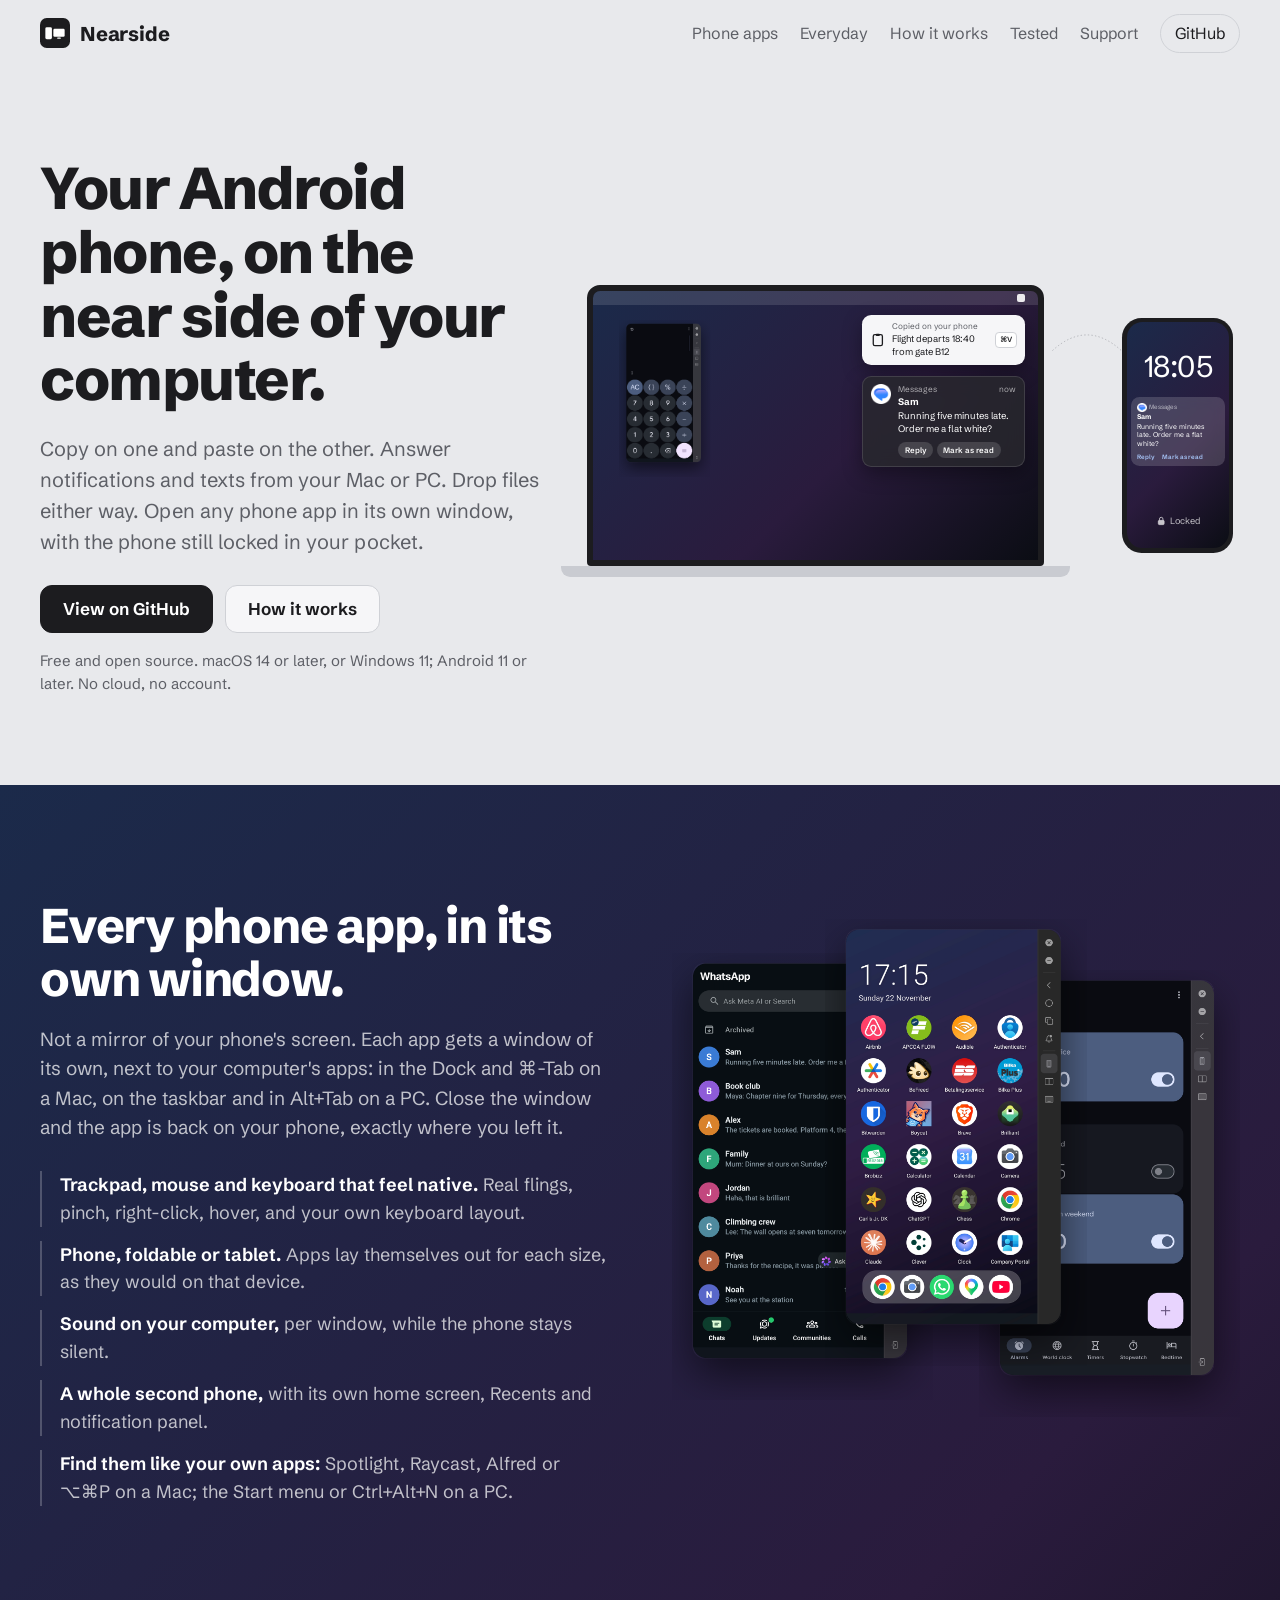
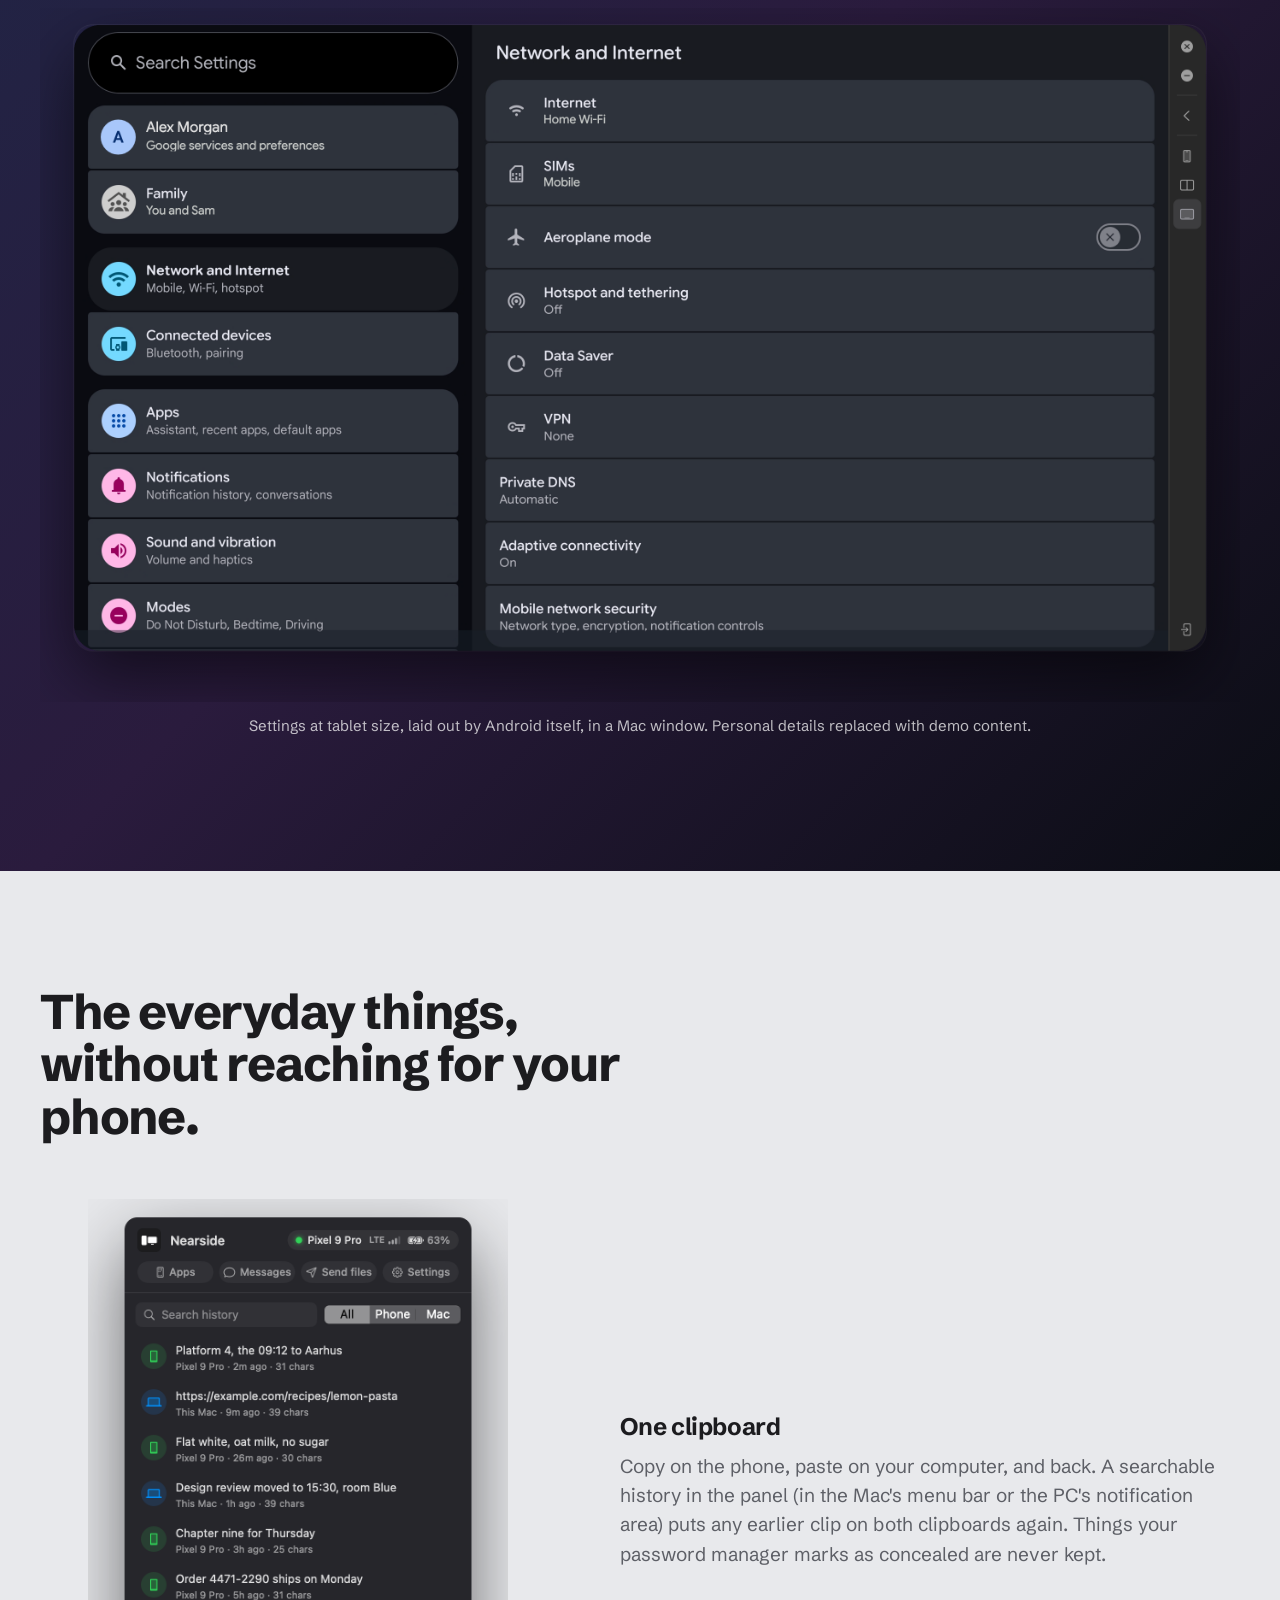
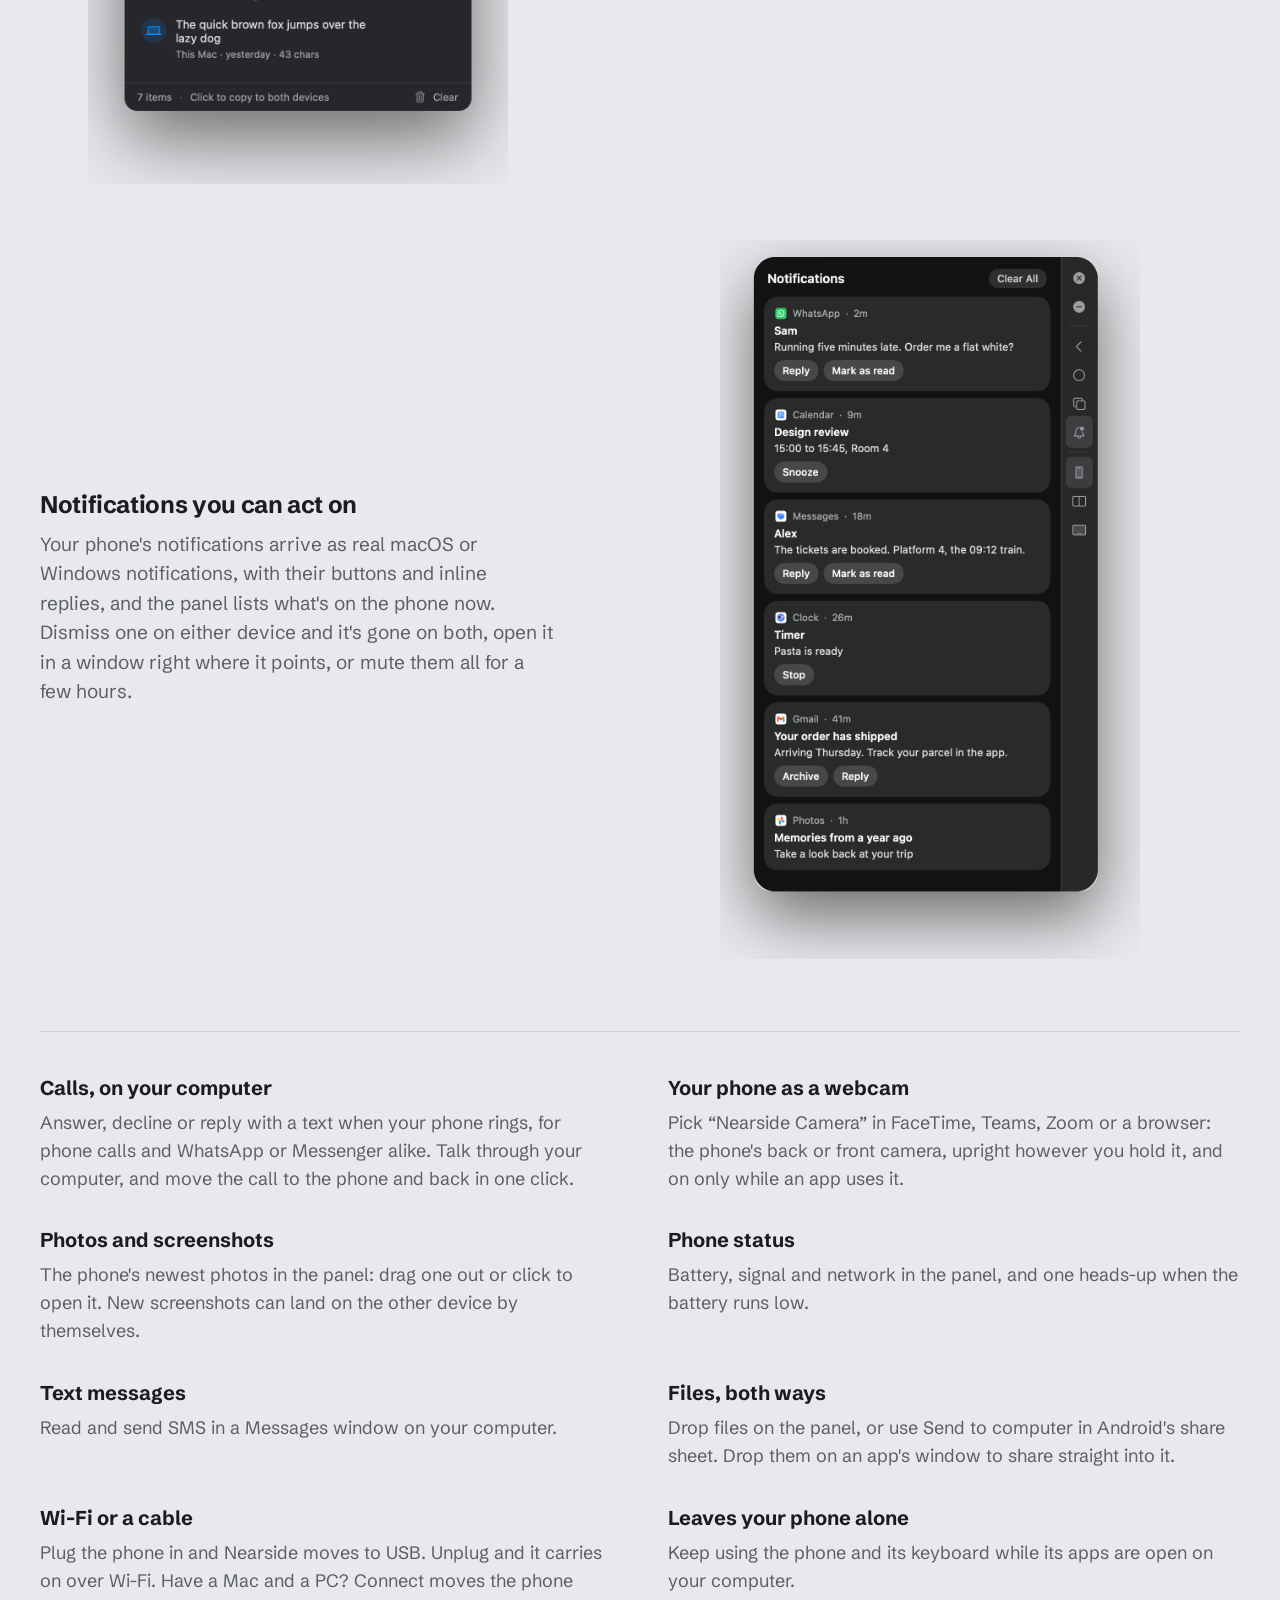
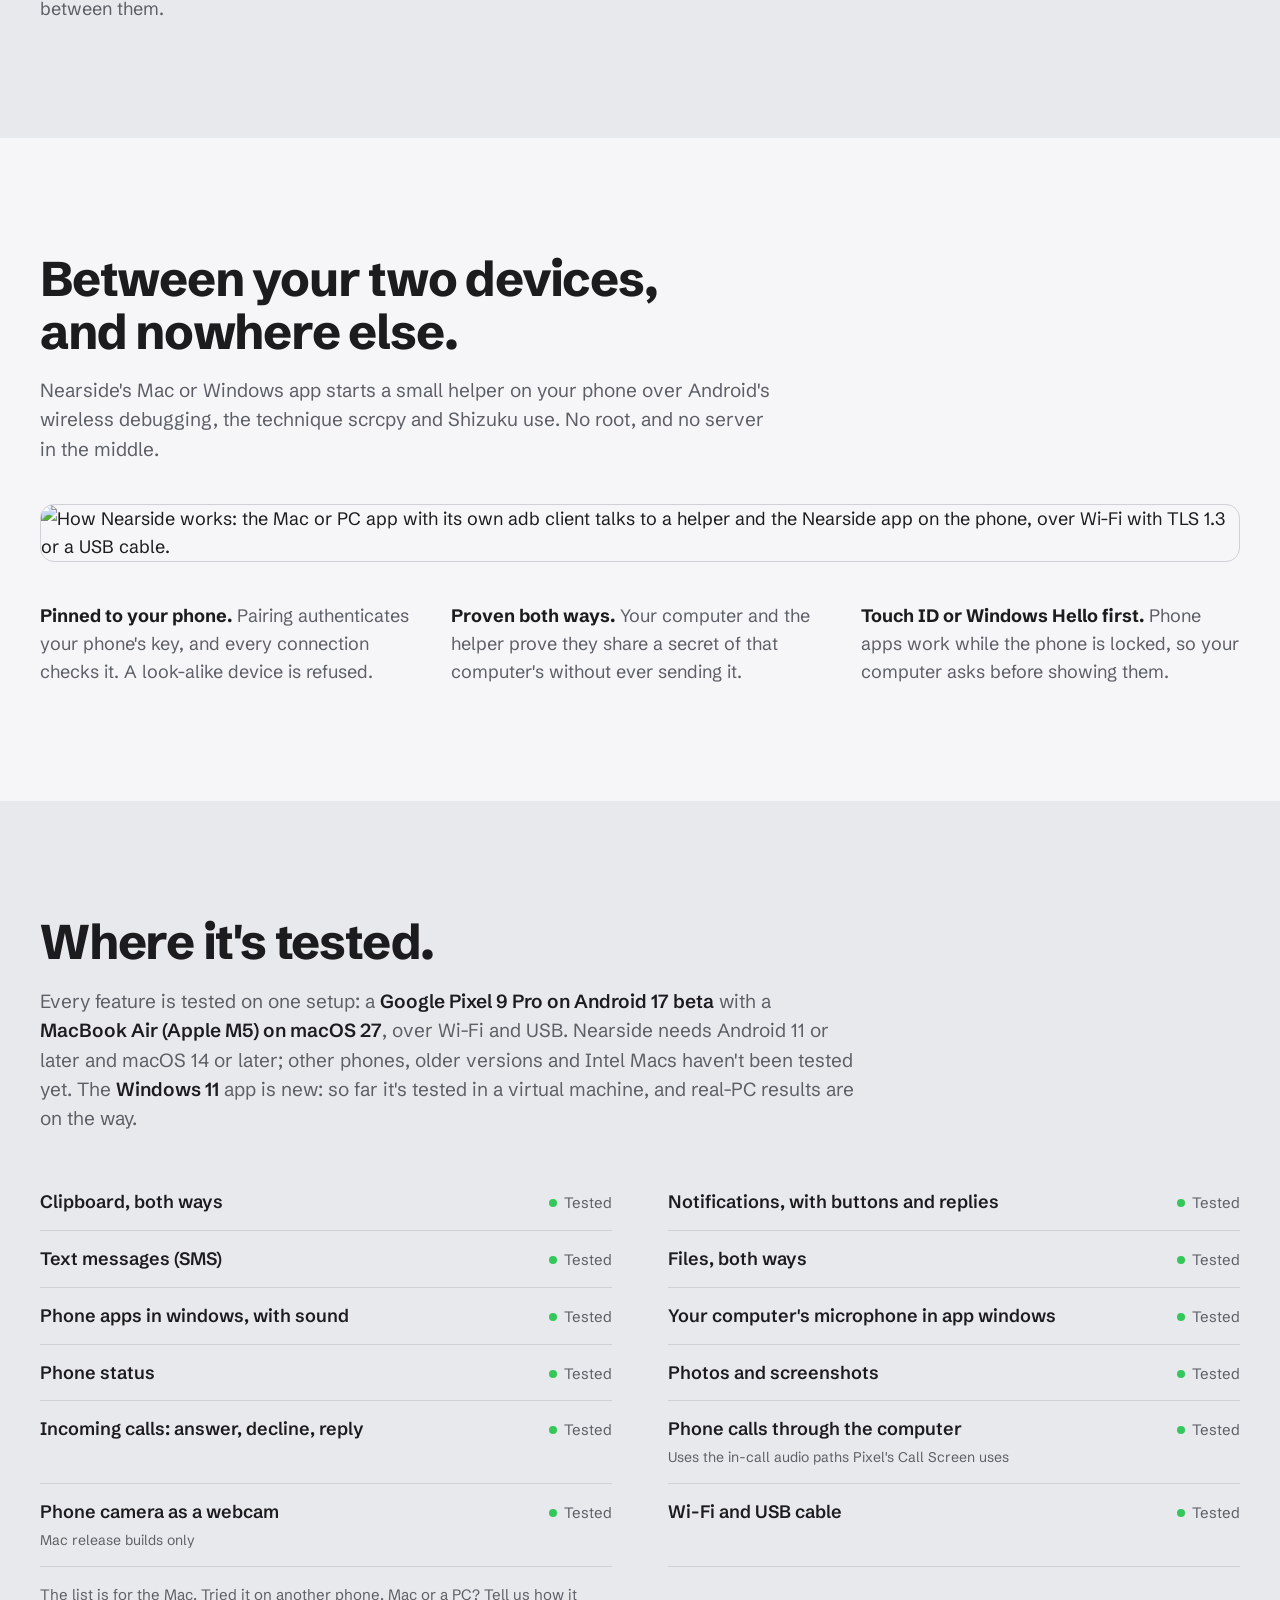
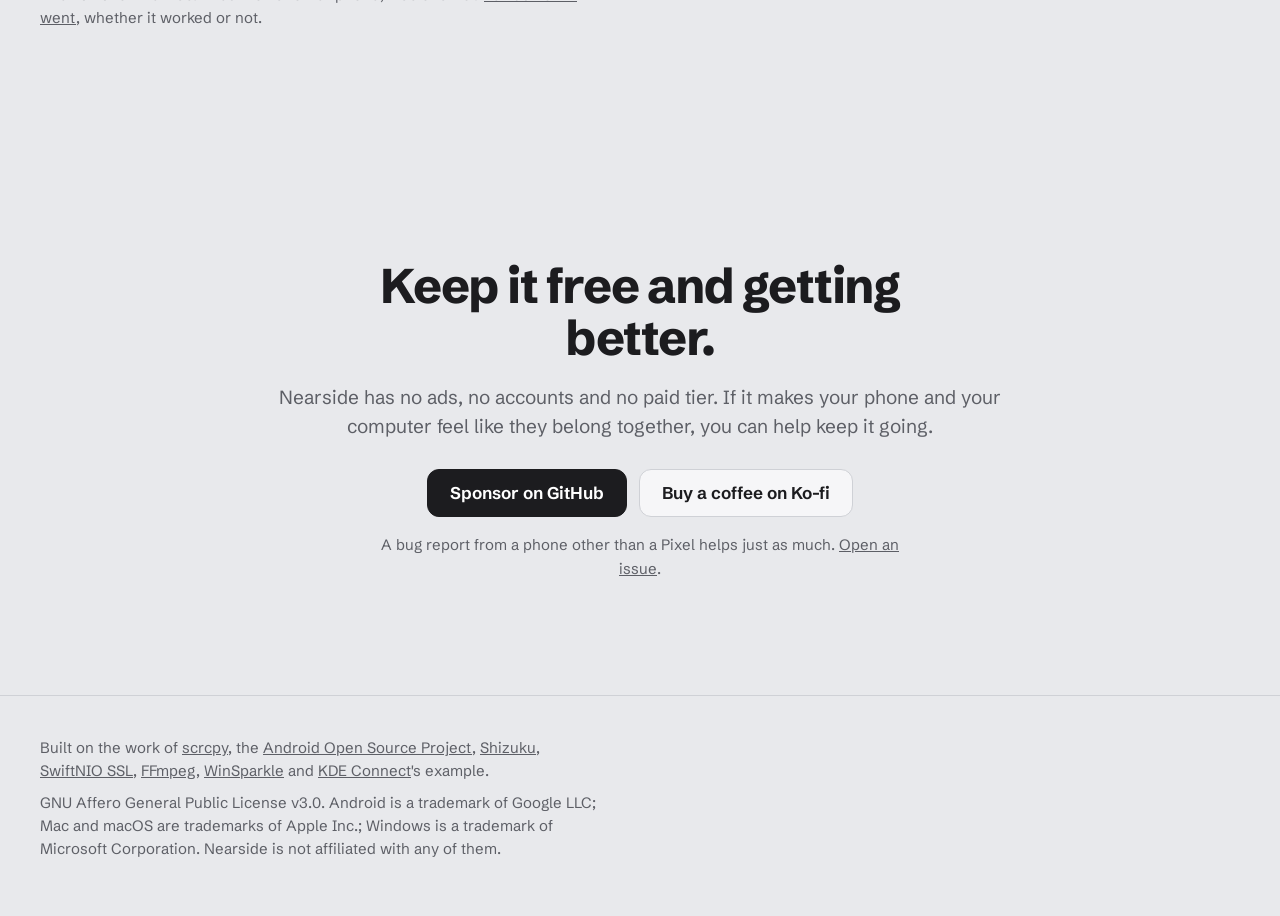
==== site/index.html @ cda26e7c "Version 0.3.0; the How it works picture for the Mac or PC" ====
<!doctype html>
<html lang="en">
<head>
<meta charset="utf-8">
<meta name="viewport" content="width=device-width, initial-scale=1">
<title>Nearside: your Android phone, on your Mac or PC</title>
<meta name="description" content="Open-source Continuity for Android, on the Mac and Windows: clipboard, notifications, text messages, files and your phone's apps in their own windows. No cloud, no account.">
<meta property="og:title" content="Nearside: your Android phone, on your Mac or PC">
<meta property="og:description" content="Clipboard, notifications, messages, files and every phone app in its own window, on a Mac or a Windows PC. Open source, no cloud.">
<meta property="og:image" content="https://ramiejleh.github.io/Nearside/images/hero.jpg">
<meta name="theme-color" content="#E8E9EC" media="(prefers-color-scheme: light)">
<meta name="theme-color" content="#17171A" media="(prefers-color-scheme: dark)">
<link rel="icon" type="image/png" href="images/favicon.png">
<link rel="preconnect" href="https://fonts.googleapis.com">
<link rel="preconnect" href="https://fonts.gstatic.com" crossorigin>
<link href="https://fonts.googleapis.com/css2?family=Schibsted+Grotesk:wght@400;500;600;700;800&display=swap" rel="stylesheet">
<link rel="stylesheet" href="styles.css">
</head>
<body>

<header class="top">
  <a class="brand" href="#">
    <svg class="mark" viewBox="100 100 824 824" aria-hidden="true">
      <rect x="100" y="100" width="824" height="824" rx="185" fill="#1C1C1F"/>
      <rect x="247" y="354" width="180" height="330" rx="40" fill="#fff"/>
      <rect x="467" y="394" width="310" height="220" rx="34" fill="#fff"/>
      <rect x="572" y="639" width="100" height="30" rx="15" fill="#fff"/>
    </svg>
    Nearside
  </a>
  <nav aria-label="Sections">
    <a href="#apps">Phone apps</a>
    <a href="#everyday">Everyday</a>
    <a href="#how">How it works</a>
    <a href="#tested">Tested</a>
    <a href="#support">Support</a>
    <a class="pill" href="https://github.com/ramiejleh/Nearside">GitHub</a>
  </nav>
</header>

<main>

  <!-- The one orchestrated moment: things cross from the phone to the Mac. -->
  <section class="hero">
    <div class="hero-text">
      <h1>Your Android phone, on the near side of your computer.</h1>
      <p class="lede">Copy on one and paste on the other. Answer notifications and texts from your Mac or PC. Drop files either way. Open any phone app in its own window, with the phone still locked in your pocket.</p>
      <div class="actions">
        <a class="button primary" href="https://github.com/ramiejleh/Nearside">View on GitHub</a>
        <a class="button" href="#how">How it works</a>
      </div>
      <p class="fine">Free and open source. macOS 14 or later, or Windows 11; Android 11 or later. No cloud, no account.</p>
    </div>

    <div class="stage" role="img" aria-label="A clip and a phone app travel from an Android phone to a Mac, then a message arrives on both at once">
      <div class="mac">
        <div class="screen">
          <div class="menubar"><span class="mini-mark"></span></div>
          <div class="landed window-landed"><img src="images/window-calculator.png" alt=""></div>
          <!-- Nearside's own clip card: light, with the clipboard mark. -->
          <div class="landed toast">
            <svg class="clip-mark" viewBox="0 0 24 24" aria-hidden="true"><rect x="5" y="4" width="14" height="17" rx="2.5" fill="none" stroke="currentColor" stroke-width="2"/><rect x="9" y="2.5" width="6" height="3.5" rx="1.2" fill="currentColor"/></svg>
            <span class="toast-text"><span class="who">Copied on your phone</span><span>Flight departs 18:40 from gate B12</span></span>
            <kbd>⌘V</kbd>
          </div>
          <!-- A notification, as macOS shows it: the app's icon, its name, the time. -->
          <div class="landed banner">
            <img class="app-icon" src="images/icon-messages.png" alt="">
            <span class="banner-text"><span class="who">Messages <span class="when">now</span></span><b>Sam</b><span>Running five minutes late. Order me a flat white?</span><span class="actions-row"><span>Reply</span><span>Mark as read</span></span></span>
          </div>
        </div>
        <div class="base"></div>
      </div>
      <svg class="path" viewBox="0 0 100 20" preserveAspectRatio="none" aria-hidden="true"><path d="M2 10 Q50 -6 98 10"/></svg>
      <div class="phone">
        <div class="phone-screen">
          <span class="time">18:05</span>
          <div class="lock-note">
            <span class="who"><img class="app-icon" src="images/icon-messages.png" alt=""> Messages</span>
            <b>Sam</b>
            <span>Running five minutes late. Order me a flat white?</span>
            <span class="lock-actions"><span>Reply</span><span>Mark as read</span></span>
          </div>
          <span class="locked">
            <svg viewBox="0 0 24 24" aria-hidden="true"><rect x="5" y="10" width="14" height="10" rx="2.5"/><path d="M8 10V7a4 4 0 0 1 8 0v3" fill="none" stroke-width="2"/></svg>
            Locked
          </span>
        </div>
      </div>
      <div class="flyer f-clip">Flight departs 18:40 from gate B12</div>
      <div class="flyer f-app"><img src="images/icon-calculator.png" alt=""></div>
    </div>
  </section>

  <section id="apps" class="dusk">
    <div class="wrap split">
      <div class="copy">
        <h2>Every phone app, in its own window.</h2>
        <p>Not a mirror of your phone's screen. Each app gets a window of its own, next to your computer's apps: in the Dock and ⌘-Tab on a Mac, on the taskbar and in Alt+Tab on a PC. Close the window and the app is back on your phone, exactly where you left it.</p>
        <ul class="facts">
          <li><b>Trackpad, mouse and keyboard that feel native.</b> Real flings, pinch, right-click, hover, and your own keyboard layout.</li>
          <li><b>Phone, foldable or tablet.</b> Apps lay themselves out for each size, as they would on that device.</li>
          <li><b>Sound on your computer,</b> per window, while the phone stays silent.</li>
          <li><b>A whole second phone,</b> with its own home screen, Recents and notification panel.</li>
          <li><b>Find them like your own apps:</b> Spotlight, Raycast, Alfred or ⌥⌘P on a Mac; the Start menu or Ctrl+Alt+N on a PC.</li>
        </ul>
      </div>
      <div class="windows" aria-hidden="true">
        <img class="w w1" src="images/window-whatsapp.png" alt="">
        <img class="w w2" src="images/window-phone.png" alt="">
        <img class="w w3" src="images/window-clock.png" alt="">
      </div>
    </div>
    <figure class="wrap wide">
      <img src="images/window-tablet.png" alt="Android Settings in a Mac window at tablet size, in its two-pane layout" loading="lazy">
      <figcaption>Settings at tablet size, laid out by Android itself, in a Mac window. Personal details replaced with demo content.</figcaption>
    </figure>
  </section>

  <section id="everyday" class="everyday">
    <div class="wrap">
      <h2>The everyday things, without reaching for your phone.</h2>

      <div class="pair">
        <img src="images/window-panel.png" alt="Nearside's menu-bar panel with clipboard history from the phone and the Mac (sample clips)" loading="lazy">
        <div>
          <h3>One clipboard</h3>
          <p>Copy on the phone, paste on your computer, and back. A searchable history in the panel (in the Mac's menu bar or the PC's notification area) puts any earlier clip on both clipboards again. Things your password manager marks as concealed are never kept.</p>
        </div>
      </div>

      <div class="pair flip">
        <img src="images/window-notifications.png" alt="The phone window's notification panel with notifications, their buttons and reply" loading="lazy">
        <div>
          <h3>Notifications you can act on</h3>
          <p>Your phone's notifications arrive as real macOS or Windows notifications, with their buttons and inline replies, and the panel lists what's on the phone now. Dismiss one on either device and it's gone on both, open it in a window right where it points, or mute them all for a few hours.</p>
        </div>
      </div>

      <dl class="more">
        <div><dt>Calls, on your computer</dt><dd>Answer, decline or reply with a text when your phone rings, for phone calls and WhatsApp or Messenger alike. Talk through your computer, and move the call to the phone and back in one click.</dd></div>
        <div><dt>Your phone as a webcam</dt><dd>Pick “Nearside Camera” in FaceTime, Teams, Zoom or a browser: the phone's back or front camera, upright however you hold it, and on only while an app uses it.</dd></div>
        <div><dt>Photos and screenshots</dt><dd>The phone's newest photos in the panel: drag one out or click to open it. New screenshots can land on the other device by themselves.</dd></div>
        <div><dt>Phone status</dt><dd>Battery, signal and network in the panel, and one heads-up when the battery runs low.</dd></div>
        <div><dt>Text messages</dt><dd>Read and send SMS in a Messages window on your computer.</dd></div>
        <div><dt>Files, both ways</dt><dd>Drop files on the panel, or use Send to computer in Android's share sheet. Drop them on an app's window to share straight into it.</dd></div>
        <div><dt>Wi-Fi or a cable</dt><dd>Plug the phone in and Nearside moves to USB. Unplug and it carries on over Wi-Fi. Have a Mac and a PC? Connect moves the phone between them.</dd></div>
        <div><dt>Leaves your phone alone</dt><dd>Keep using the phone and its keyboard while its apps are open on your computer.</dd></div>
      </dl>
    </div>
  </section>

  <section id="how" class="how">
    <div class="wrap">
      <h2>Between your two devices, and nowhere else.</h2>
      <p class="intro">Nearside's Mac or Windows app starts a small helper on your phone over Android's wireless debugging, the technique scrcpy and Shizuku use. No root, and no server in the middle.</p>
      <picture>
        <source media="(prefers-color-scheme: dark)" srcset="images/architecture-dark.png">
        <img src="images/architecture-light.png" alt="How Nearside works: the Mac or PC app with its own adb client talks to a helper and the Nearside app on the phone, over Wi-Fi with TLS 1.3 or a USB cable." loading="lazy">
      </picture>
      <div class="promises">
        <p><b>Pinned to your phone.</b> Pairing authenticates your phone's key, and every connection checks it. A look-alike device is refused.</p>
        <p><b>Proven both ways.</b> Your computer and the helper prove they share a secret of that computer's without ever sending it.</p>
        <p><b>Touch ID or Windows Hello first.</b> Phone apps work while the phone is locked, so your computer asks before showing them.</p>
      </div>
    </div>
  </section>


  <section id="tested" class="tested">
    <div class="wrap">
      <h2>Where it's tested.</h2>
      <p class="intro">Every feature is tested on one setup: a <b>Google Pixel 9 Pro on Android 17 beta</b> with a <b>MacBook Air (Apple M5) on macOS 27</b>, over Wi-Fi and USB. Nearside needs Android 11 or later and macOS 14 or later; other phones, older versions and Intel Macs haven't been tested yet. The <b>Windows 11</b> app is new: so far it's tested in a virtual machine, and real-PC results are on the way.</p>
      <ul class="matrix">
        <li><span>Clipboard, both ways</span><em>Tested</em></li>
        <li><span>Notifications, with buttons and replies</span><em>Tested</em></li>
        <li><span>Text messages (SMS)</span><em>Tested</em></li>
        <li><span>Files, both ways</span><em>Tested</em></li>
        <li><span>Phone apps in windows, with sound</span><em>Tested</em></li>
        <li><span>Your computer's microphone in app windows</span><em>Tested</em></li>
        <li><span>Phone status</span><em>Tested</em></li>
        <li><span>Photos and screenshots</span><em>Tested</em></li>
        <li><span>Incoming calls: answer, decline, reply</span><em>Tested</em></li>
        <li><span>Phone calls through the computer</span><em>Tested</em><small>Uses the in-call audio paths Pixel's Call Screen uses</small></li>
        <li><span>Phone camera as a webcam</span><em>Tested</em><small>Mac release builds only</small></li>
        <li><span>Wi-Fi and USB cable</span><em>Tested</em></li>
      </ul>
      <p class="fine">The list is for the Mac. Tried it on another phone, Mac or a PC? <a href="https://github.com/ramiejleh/Nearside/issues/new/choose">Tell us how it went</a>, whether it worked or not.</p>
    </div>
  </section>

  <section id="support" class="support">
    <div class="wrap">
      <h2>Keep it free and getting better.</h2>
      <p>Nearside has no ads, no accounts and no paid tier. If it makes your phone and your computer feel like they belong together, you can help keep it going.</p>
      <div class="actions">
        <a class="button primary" href="https://github.com/sponsors/ramiejleh">Sponsor on GitHub</a>
        <a class="button" href="https://ko-fi.com/ramiejleh">Buy a coffee on Ko-fi</a>
      </div>
      <p class="fine">A bug report from a phone other than a Pixel helps just as much. <a href="https://github.com/ramiejleh/Nearside/issues/new/choose">Open an issue</a>.</p>
    </div>
  </section>

</main>

<footer class="foot">
  <div class="wrap">
    <p>Built on the work of <a href="https://github.com/Genymobile/scrcpy">scrcpy</a>, the <a href="https://source.android.com/">Android Open Source Project</a>, <a href="https://github.com/RikkaApps/Shizuku">Shizuku</a>, <a href="https://github.com/apple/swift-nio-ssl">SwiftNIO SSL</a>, <a href="https://ffmpeg.org/">FFmpeg</a>, <a href="https://winsparkle.org/">WinSparkle</a> and <a href="https://kdeconnect.kde.org/">KDE Connect</a>'s example.</p>
    <p>GNU Affero General Public License v3.0. Android is a trademark of Google LLC; Mac and macOS are trademarks of Apple Inc.; Windows is a trademark of Microsoft Corporation. Nearside is not affiliated with any of them.</p>
  </div>
</footer>

</body>
</html>
---- site/styles.css ----
/* Nearside website. Aluminium and graphite like the devices; the phone window's dusk gradient
   is the one colour, and it fills the space between the phone and the Mac. */

:root {
  --desk: #E8E9EC;
  --surface: #F6F6F8;
  --ink: #1C1C1F;
  --soft: #5D5F66;
  --line: #CFD1D6;
  --graphite: #1C1C1F;
  --alu: #C9CBD1;
  --bezel: #1C1C1F;
  --dusk: linear-gradient(135deg, #1B2A4A 0%, #2A1B3D 58%, #0B0D14 100%);
  --on-dusk: #FFFFFF;
  --on-dusk-soft: rgba(255, 255, 255, .72);
  --ok: #34C759;
  --focus: #4C7DFF;
  --radius: 14px;
  color-scheme: light dark;
}

@media (prefers-color-scheme: dark) {
  :root {
    --desk: #17171A;
    --surface: #202024;
    --ink: #F2F2F4;
    --soft: #9E9EA6;
    --line: #34343A;
    --alu: #3A3A40;
    --bezel: #2E2E34;
  }
  .mark rect:first-child { stroke: #3A3A40; stroke-width: 20; }
}

* { box-sizing: border-box; }
html { scroll-behavior: smooth; }
@media (prefers-reduced-motion: reduce) { html { scroll-behavior: auto; } }

body {
  margin: 0;
  background: var(--desk);
  color: var(--ink);
  font-family: "Schibsted Grotesk", -apple-system, system-ui, sans-serif;
  font-size: 18px;
  line-height: 1.55;
  -webkit-font-smoothing: antialiased;
}

img { max-width: 100%; display: block; }
a { color: inherit; }
a:focus-visible, .button:focus-visible { outline: 3px solid var(--focus); outline-offset: 3px; border-radius: 6px; }

h1, h2, h3 { margin: 0; line-height: 1.08; letter-spacing: -0.025em; }
h1 { font-size: clamp(40px, 4.6vw, 68px); font-weight: 800; max-width: 14ch; }
h2 { font-size: clamp(30px, 3.8vw, 50px); font-weight: 750; max-width: 20ch; }
h3 { font-size: 24px; font-weight: 700; letter-spacing: -0.015em; }
p { margin: 0; max-width: 62ch; }

.wrap { width: min(1200px, 100% - 32px); margin-inline: auto; }

/* Top bar */
.top {
  position: sticky; top: 0; z-index: 10;
  display: flex; align-items: center; justify-content: space-between; gap: 16px;
  padding: 14px max(16px, calc((100% - 1200px) / 2));
  background: color-mix(in srgb, var(--desk) 82%, transparent);
  backdrop-filter: saturate(1.4) blur(14px);
  -webkit-backdrop-filter: saturate(1.4) blur(14px);
}
.brand { display: flex; align-items: center; gap: 10px; font-weight: 750; font-size: 20px; text-decoration: none; letter-spacing: -0.01em; }
.mark { width: 30px; height: 30px; }
.top nav { display: flex; align-items: center; gap: 22px; font-size: 16px; }
.top nav a { text-decoration: none; color: var(--soft); }
.top nav a:hover { color: var(--ink); }
.top nav .pill { color: var(--ink); border: 1.5px solid var(--line); padding: 6px 14px; border-radius: 999px; }
@media (max-width: 760px) { .top nav a:not(.pill) { display: none; } }

/* Buttons */
.actions { display: flex; flex-wrap: wrap; gap: 12px; margin-top: 28px; }
.button {
  display: inline-flex; align-items: center; min-height: 48px; padding: 0 22px;
  border-radius: 12px; border: 1.5px solid var(--line); text-decoration: none;
  font-weight: 650; font-size: 17px; background: var(--surface);
}
.button:hover { border-color: var(--soft); }
.button.primary { background: var(--graphite); color: #fff; border-color: var(--graphite); }
@media (prefers-color-scheme: dark) {
  .button.primary { background: #F2F2F4; color: #141417; border-color: #F2F2F4; }
}
.fine { margin-top: 16px; font-size: 15px; color: var(--soft); }

/* Hero */
.hero {
  width: min(1200px, 100% - 32px); margin: 0 auto;
  padding: clamp(40px, 7vw, 96px) 0 clamp(48px, 7vw, 100px);
  display: grid; grid-template-columns: minmax(0, 10fr) minmax(0, 13fr); gap: clamp(28px, 3.5vw, 56px); align-items: center;
}
.lede { margin-top: 22px; font-size: 20px; color: var(--soft); max-width: 46ch; }
@media (max-width: 960px) { .hero { grid-template-columns: 1fr; } }

/* The stage: a Mac and a phone on the desk, drawn in a 100-unit-wide space (cqw). */
.stage { position: relative; container-type: inline-size; aspect-ratio: 100 / 47; }
.stage > * { position: absolute; }

.mac { left: 0; top: 2cqw; width: 70cqw; }
.screen {
  position: relative; width: 70cqw; height: 43cqw; overflow: hidden;
  background: var(--dusk); border: 1cqw solid var(--bezel); border-radius: 2cqw 2cqw 0.6cqw 0.6cqw;
}
.base { width: 78cqw; height: 1.7cqw; margin-left: -4cqw; background: var(--alu); border-radius: 0 0 1.4cqw 1.4cqw; }
.menubar { height: 2.2cqw; background: rgba(255, 255, 255, .12); display: flex; justify-content: flex-end; align-items: center; padding-right: 2cqw; }
.mini-mark { width: 1.2cqw; height: 1.2cqw; border-radius: .3cqw; background: #fff; opacity: .9; }

.landed { position: absolute; }
.window-landed { left: 4cqw; top: 4.5cqw; width: 14cqw; }
.toast, .banner {
  right: 2cqw; width: 25cqw; border-radius: 1.4cqw; font-size: 1.45cqw; line-height: 1.35;
  box-shadow: 0 1cqw 3cqw rgba(0, 0, 0, .35); display: flex; align-items: center; gap: 1.1cqw;
}
.toast-text, .banner-text { display: grid; gap: .2cqw; min-width: 0; flex: 1; }
.who { color: rgba(255, 255, 255, .62); font-size: 1.25cqw; }
.app-icon { width: 3cqw; height: 3cqw; border-radius: .7cqw; flex: none; align-self: flex-start; }

/* The clip: Nearside's own card, light and plain, with what you can do next. */
.toast { top: 3.6cqw; padding: 1cqw 1.2cqw; background: #F6F6F8; color: #1C1C1F; }
.toast .who { color: #5D5F66; }
.clip-mark { width: 2.4cqw; height: 2.4cqw; flex: none; color: #1C1C1F; }
.toast kbd {
  flex: none; font: 600 1.15cqw/1 "Schibsted Grotesk", system-ui, sans-serif; color: #1C1C1F;
  padding: .45cqw .6cqw; border-radius: .6cqw; border: .12cqw solid #CFD1D6; background: #fff;
}

/* The message: a macOS notification banner, dark glass, with the app's icon. */
.banner { top: 13cqw; padding: 1.1cqw 1.3cqw; background: rgba(40, 40, 46, .8); color: #fff; backdrop-filter: blur(10px);
  border: .1cqw solid rgba(255, 255, 255, .12); }
.when { float: right; }
/* Its buttons, as the phone's notification has them (they work from the Mac). */
.actions-row { display: flex; gap: .6cqw; margin-top: .7cqw; }
.actions-row span {
  padding: .45cqw 1cqw; border-radius: 99px; background: rgba(255, 255, 255, .14);
  font-size: 1.2cqw; font-weight: 600; color: #fff;
}
.lock-actions { display: flex; gap: 1cqw; margin-top: .4cqw; font-size: .95cqw; font-weight: 600; color: #A8C7FA; }

.path { left: 71cqw; top: 9cqw; width: 11cqw; height: 6cqw; overflow: visible; }
.path path { fill: none; stroke: var(--soft); stroke-width: .5; stroke-dasharray: 1.4 2.2; vector-effect: non-scaling-stroke; opacity: .7; }

.phone {
  left: 82cqw; top: 7cqw; width: 17cqw; height: 36cqw; padding: .7cqw;
  background: var(--bezel); border-radius: 3cqw;
}
.phone-screen {
  width: 100%; height: 100%; border-radius: 2.4cqw; background: var(--dusk); color: #fff;
  display: flex; flex-direction: column; align-items: center; padding-top: 4.5cqw;
}
/* A notification on the lock screen, as the phone shows it. */
.lock-note {
  margin-top: 2.4cqw; width: 14.4cqw; padding: .8cqw 1cqw; border-radius: 1.3cqw;
  background: rgba(255, 255, 255, .16); backdrop-filter: blur(6px);
  font-size: 1.05cqw; line-height: 1.3; display: grid; gap: .15cqw; text-align: left;
}
.lock-note .who { font-size: .95cqw; display: flex; align-items: center; gap: .4cqw; }
.lock-note .app-icon { width: 1.4cqw; height: 1.4cqw; border-radius: .35cqw; align-self: center; }
.time { font-size: 4.6cqw; font-weight: 300; letter-spacing: -0.02em; line-height: 1; }
.locked { margin-top: auto; margin-bottom: 3cqw; display: flex; align-items: center; gap: .6cqw; font-size: 1.4cqw; color: rgba(255, 255, 255, .75); }
.locked svg { width: 1.6cqw; height: 1.6cqw; fill: currentColor; stroke: currentColor; }

.flyer { opacity: 0; pointer-events: none; }
.f-clip {
  padding: .9cqw 1.3cqw; border-radius: 1.2cqw; background: #fff; color: #1C1C1F;
  font-size: 1.4cqw; line-height: 1.3; white-space: nowrap; box-shadow: 0 1cqw 2.5cqw rgba(0, 0, 0, .25);
}
.f-app { width: 5cqw; }
.f-app img { border-radius: 50%; box-shadow: 0 .8cqw 2cqw rgba(0, 0, 0, .35); }

/* The sequence: each thing leaves the locked phone, crosses, and lands. */
@media (prefers-reduced-motion: no-preference) {
  .toast { animation: land .35s ease-out 1.75s both; }
  .window-landed { animation: open-app .5s cubic-bezier(.2, .8, .2, 1) 3.35s both; }
  .f-clip { animation: cross-clip 1.2s cubic-bezier(.5, 0, .2, 1) .6s both; }
  .f-app { animation: cross-app 1.45s cubic-bezier(.5, 0, .2, 1) 2.2s both; }
  /* Last: a message arrives on both at the same moment. */
  .banner, .lock-note { animation: land .4s ease-out 4.5s both; }
}
@keyframes land { from { opacity: 0; transform: translateY(-.8cqw); } to { opacity: 1; transform: none; } }
@keyframes cross-clip {
  0% { left: 83cqw; top: 22cqw; opacity: 0; transform: scale(.7); }
  15% { opacity: 1; transform: scale(1); }
  85% { opacity: 1; }
  100% { left: 43cqw; top: 7cqw; opacity: 0; }
}
/* The app leaves the phone as its icon and opens into a window on the Mac. */
@keyframes cross-app {
  0% { left: 88cqw; top: 20cqw; opacity: 0; transform: scale(.6); }
  12% { opacity: 1; transform: scale(1); }
  90% { opacity: 1; transform: scale(1); }
  100% { left: 9.5cqw; top: 19cqw; opacity: 0; transform: scale(1.6); }
}
@keyframes open-app { from { opacity: 0; transform: scale(.25); } to { opacity: 1; transform: none; } }

/* Phone apps: the dusk band */
.dusk { background: var(--dusk); color: var(--on-dusk); padding: clamp(64px, 9vw, 128px) 0; }
.dusk p, .dusk li { color: var(--on-dusk-soft); }
.dusk b { color: var(--on-dusk); font-weight: 650; }
.split { display: grid; grid-template-columns: minmax(0, 1fr) minmax(0, 1fr); gap: clamp(32px, 5vw, 80px); align-items: center; }
@media (max-width: 900px) { .split { grid-template-columns: 1fr; } }
.copy > p { margin-top: 20px; font-size: 19px; }
.facts { list-style: none; padding: 0; margin: 28px 0 0; display: grid; gap: 14px; }
.facts li { padding-left: 18px; border-left: 2px solid rgba(255, 255, 255, .22); }

.windows { position: relative; aspect-ratio: 1 / 1; }
.windows .w { position: absolute; width: 46%; }
.w1 { left: 0; top: 6%; z-index: 1; }
.w2 { left: 27%; top: 0; z-index: 2; }
.w3 { left: 54%; top: 9%; z-index: 1; }

.wide { margin-top: clamp(56px, 8vw, 110px); }
.wide img { width: 100%; }
figcaption { margin-top: 12px; font-size: 15px; color: var(--on-dusk-soft); text-align: center; }

/* Everyday */
.everyday, .how, .tested, .support { padding: clamp(64px, 9vw, 128px) 0; }
.pair { display: grid; grid-template-columns: minmax(0, 5fr) minmax(0, 6fr); gap: clamp(28px, 5vw, 80px); align-items: center; margin-top: 56px; }
.pair img { width: min(100%, 420px); justify-self: center; }
.pair p { margin-top: 12px; color: var(--soft); font-size: 19px; }
.pair.flip > img { order: 2; }
@media (max-width: 800px) { .pair { grid-template-columns: 1fr; } .pair.flip > img { order: 0; } }

.more { display: grid; grid-template-columns: repeat(2, minmax(0, 1fr)); gap: 32px 56px; margin: 72px 0 0; padding-top: 40px; border-top: 1.5px solid var(--line); }
.more dt { font-weight: 700; font-size: 20px; }
.more dd { margin: 6px 0 0; color: var(--soft); }
@media (max-width: 700px) { .more { grid-template-columns: 1fr; } }

/* How it works */
.how { background: var(--surface); }
.intro { margin-top: 18px; color: var(--soft); font-size: 19px; }
.how picture img { margin-top: 40px; width: 100%; border-radius: var(--radius); border: 1.5px solid var(--line); }
.promises { display: grid; grid-template-columns: repeat(3, minmax(0, 1fr)); gap: 32px; margin-top: 40px; }
.promises p { color: var(--soft); }
.promises b { color: var(--ink); }
@media (max-width: 800px) { .promises { grid-template-columns: 1fr; } }


/* Support */
.support { text-align: center; }
.support h2, .support p { margin-inline: auto; }
.support > .wrap > p:not(.fine) { margin-top: 18px; color: var(--soft); font-size: 19px; }
.support .actions { justify-content: center; }

/* Footer */
.foot { padding: 40px 0 56px; border-top: 1.5px solid var(--line); font-size: 15px; color: var(--soft); }
.foot p + p { margin-top: 8px; }

/* Where it's tested: one row per feature, its status at the end of the line. */
.tested .intro { max-width: 68ch; }
.tested .intro b { color: var(--ink); font-weight: 600; }
.matrix { list-style: none; margin: 40px 0 0; padding: 0; display: grid; grid-template-columns: repeat(2, minmax(0, 1fr)); column-gap: 56px; }
.matrix li { display: flex; flex-wrap: wrap; align-items: baseline; gap: 4px 12px; padding: 14px 0; border-bottom: 1px solid var(--line); }
.matrix span { flex: 1 1 auto; font-weight: 600; }
.matrix em { font-style: normal; font-size: 15px; color: var(--soft); white-space: nowrap; }
.matrix em::before { content: ""; display: inline-block; width: 8px; height: 8px; margin-right: 7px; border-radius: 50%; background: var(--ok); vertical-align: 1px; }
.matrix small { flex-basis: 100%; color: var(--soft); font-size: 14px; }
@media (max-width: 700px) { .matrix { grid-template-columns: 1fr; } }
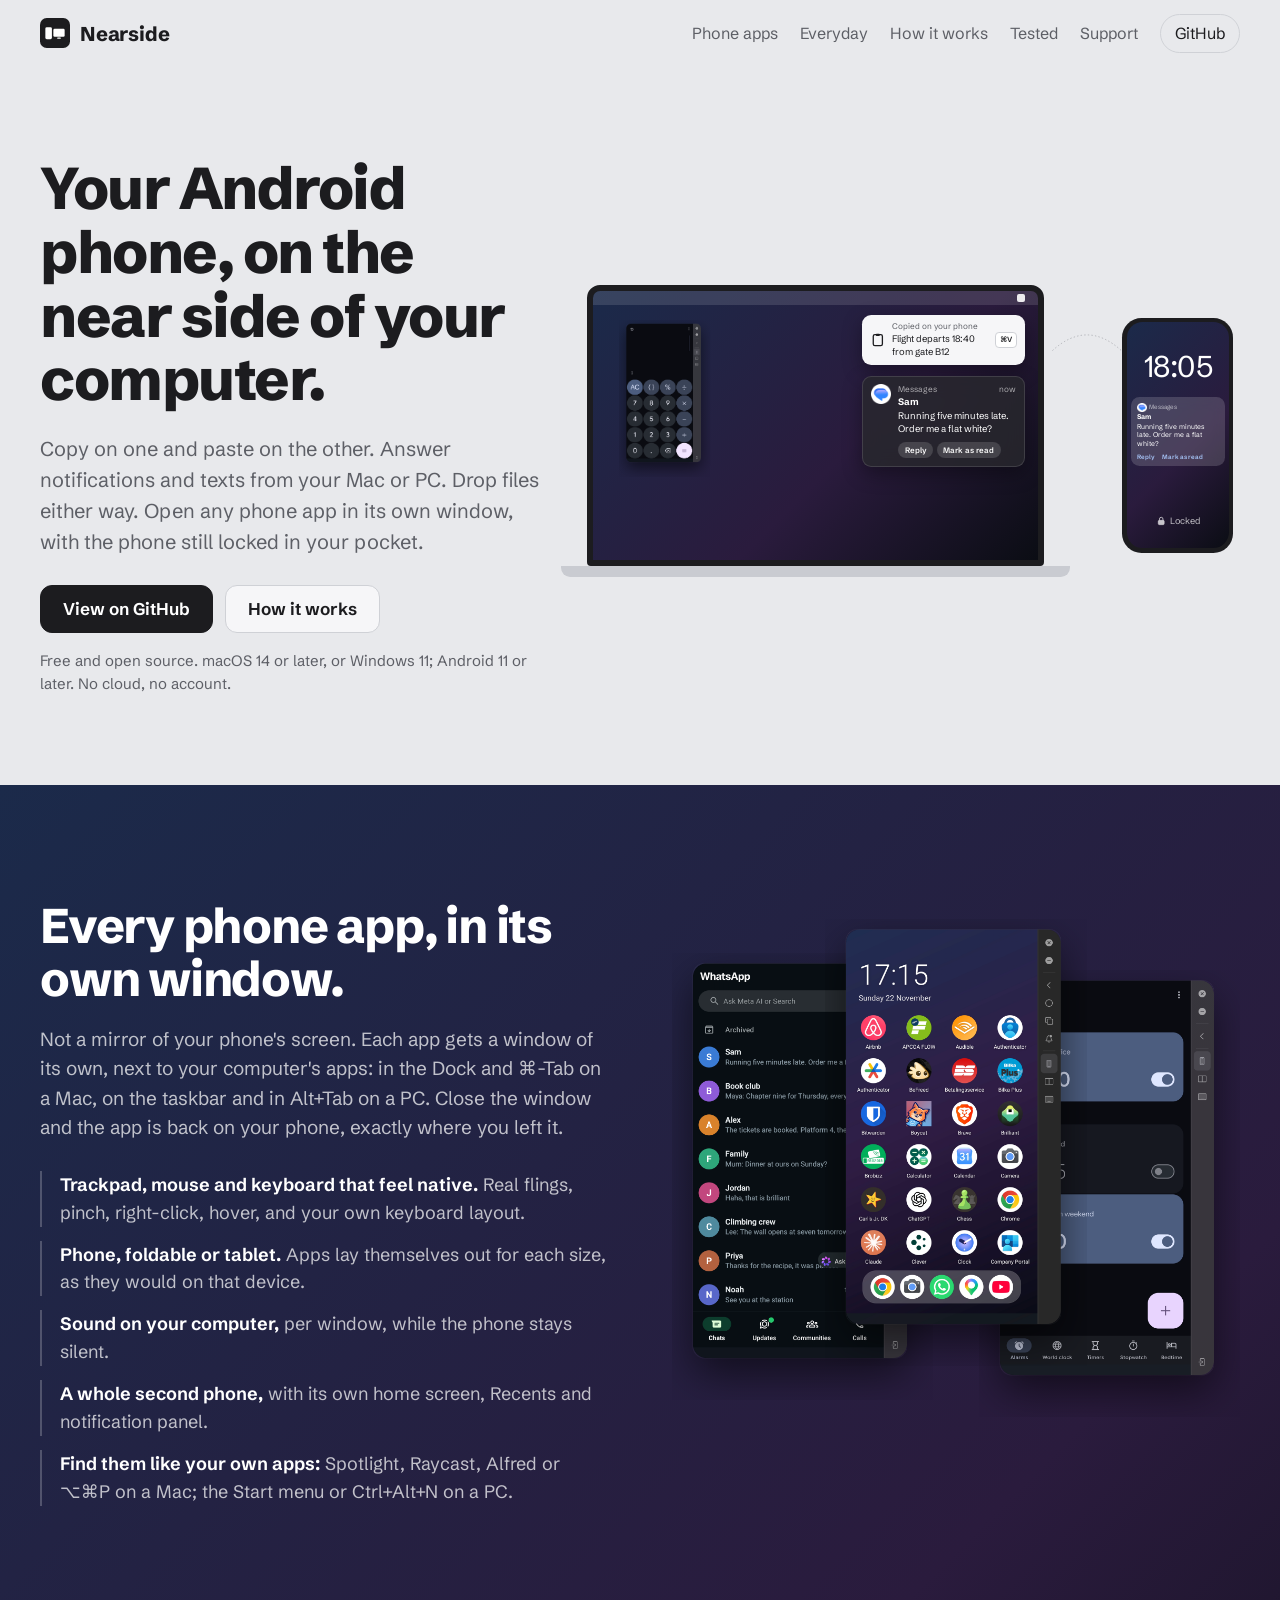
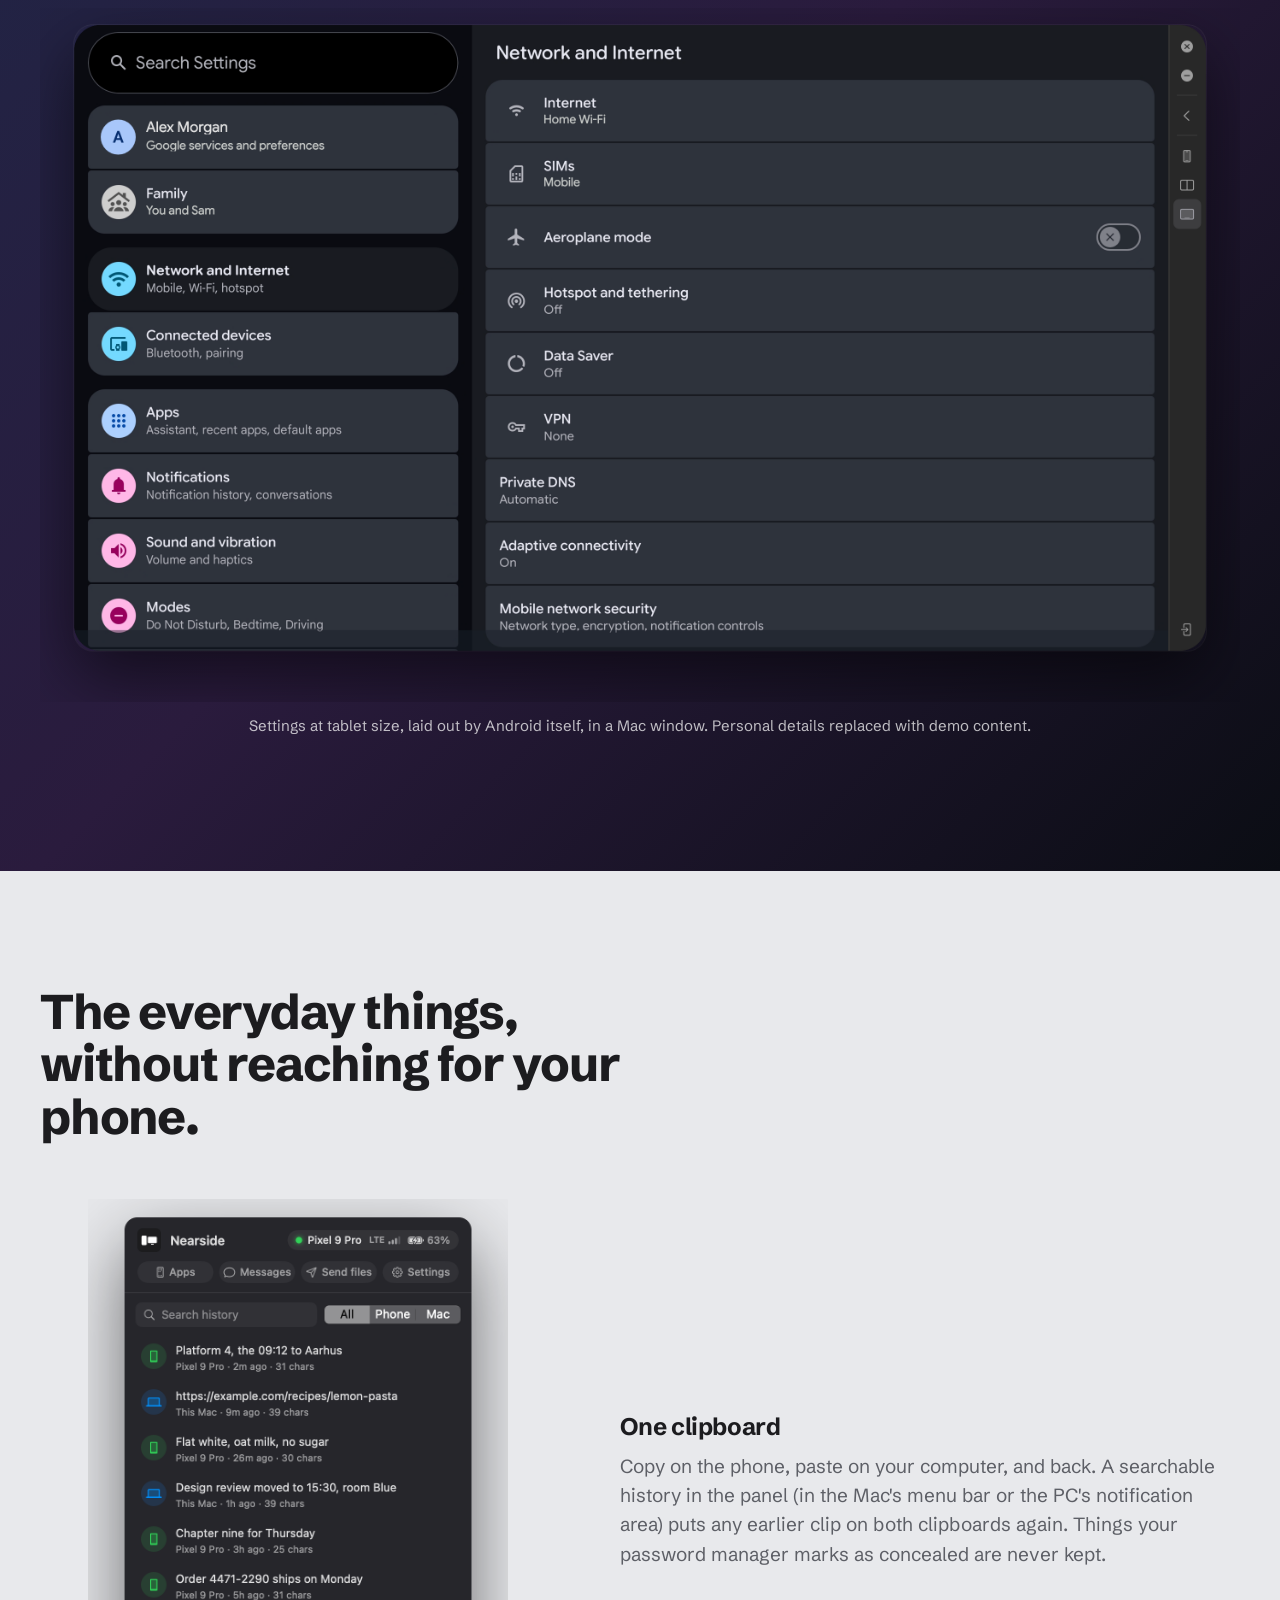
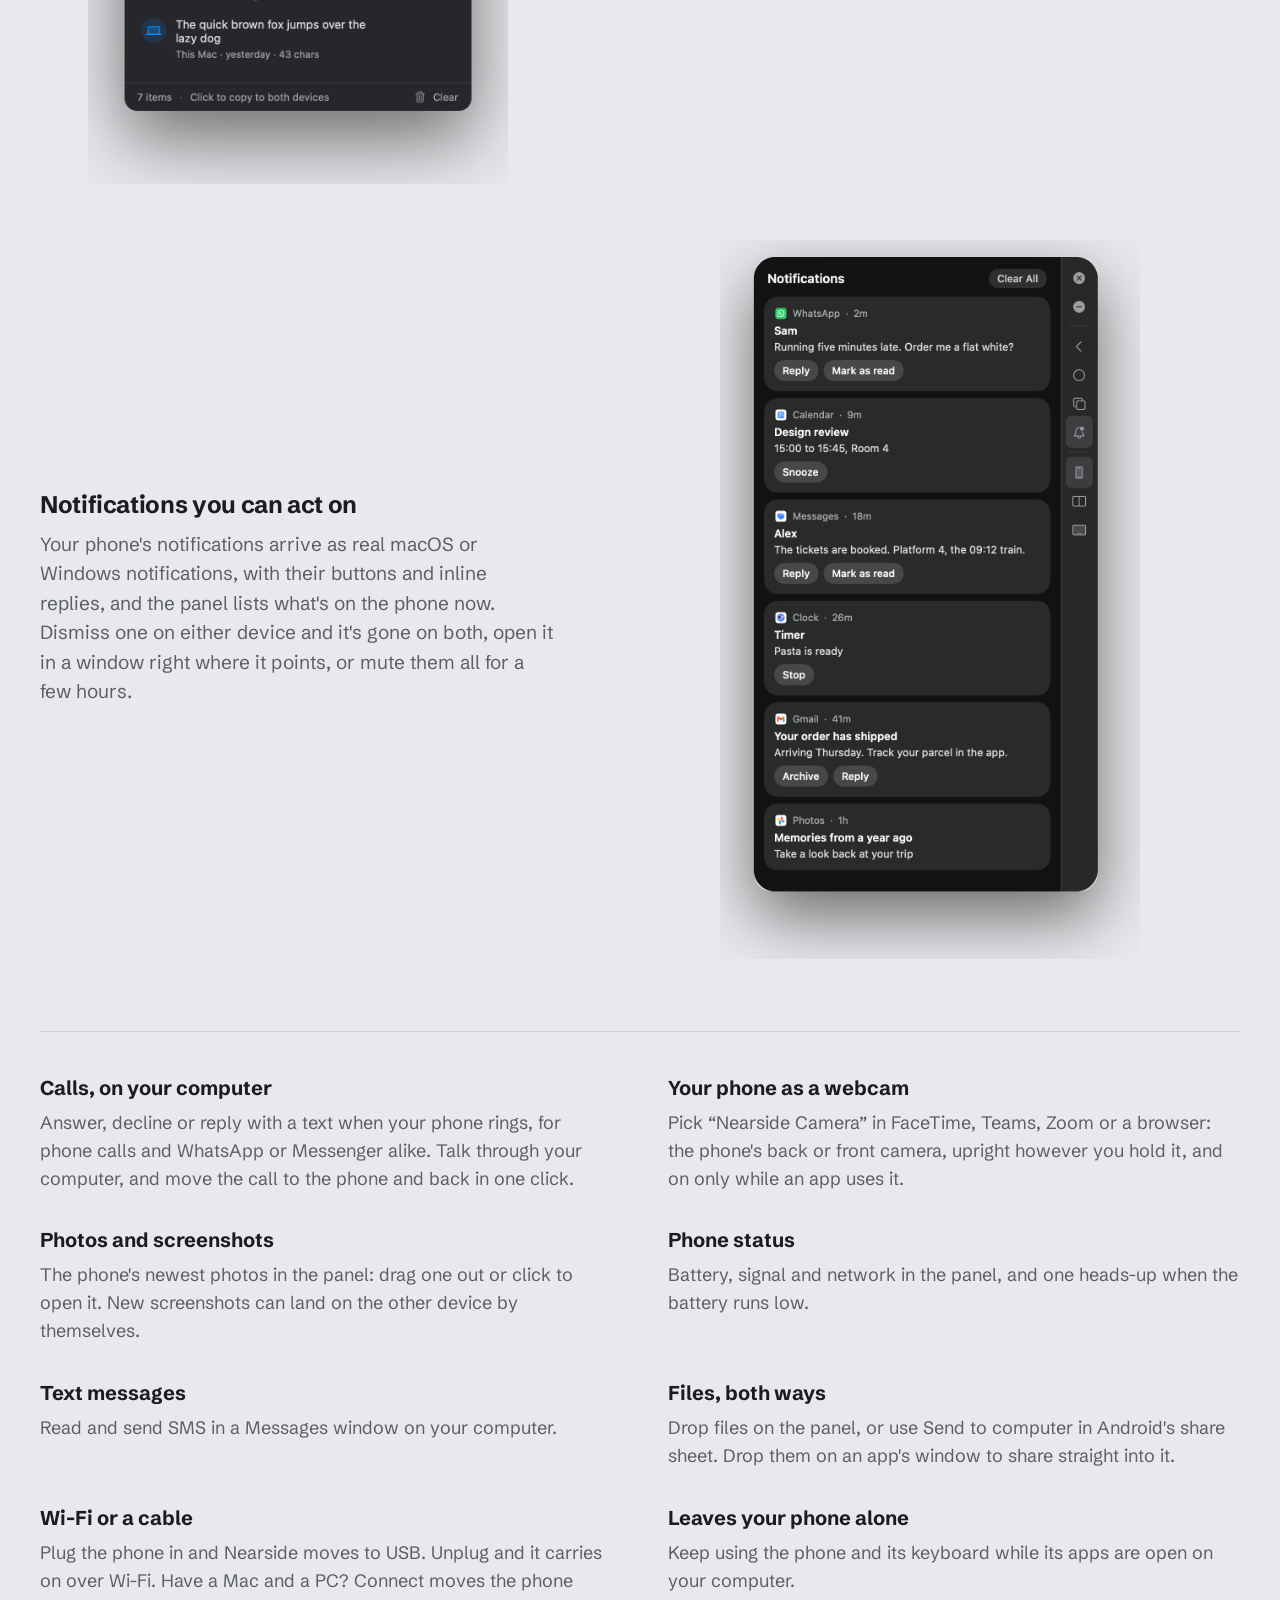
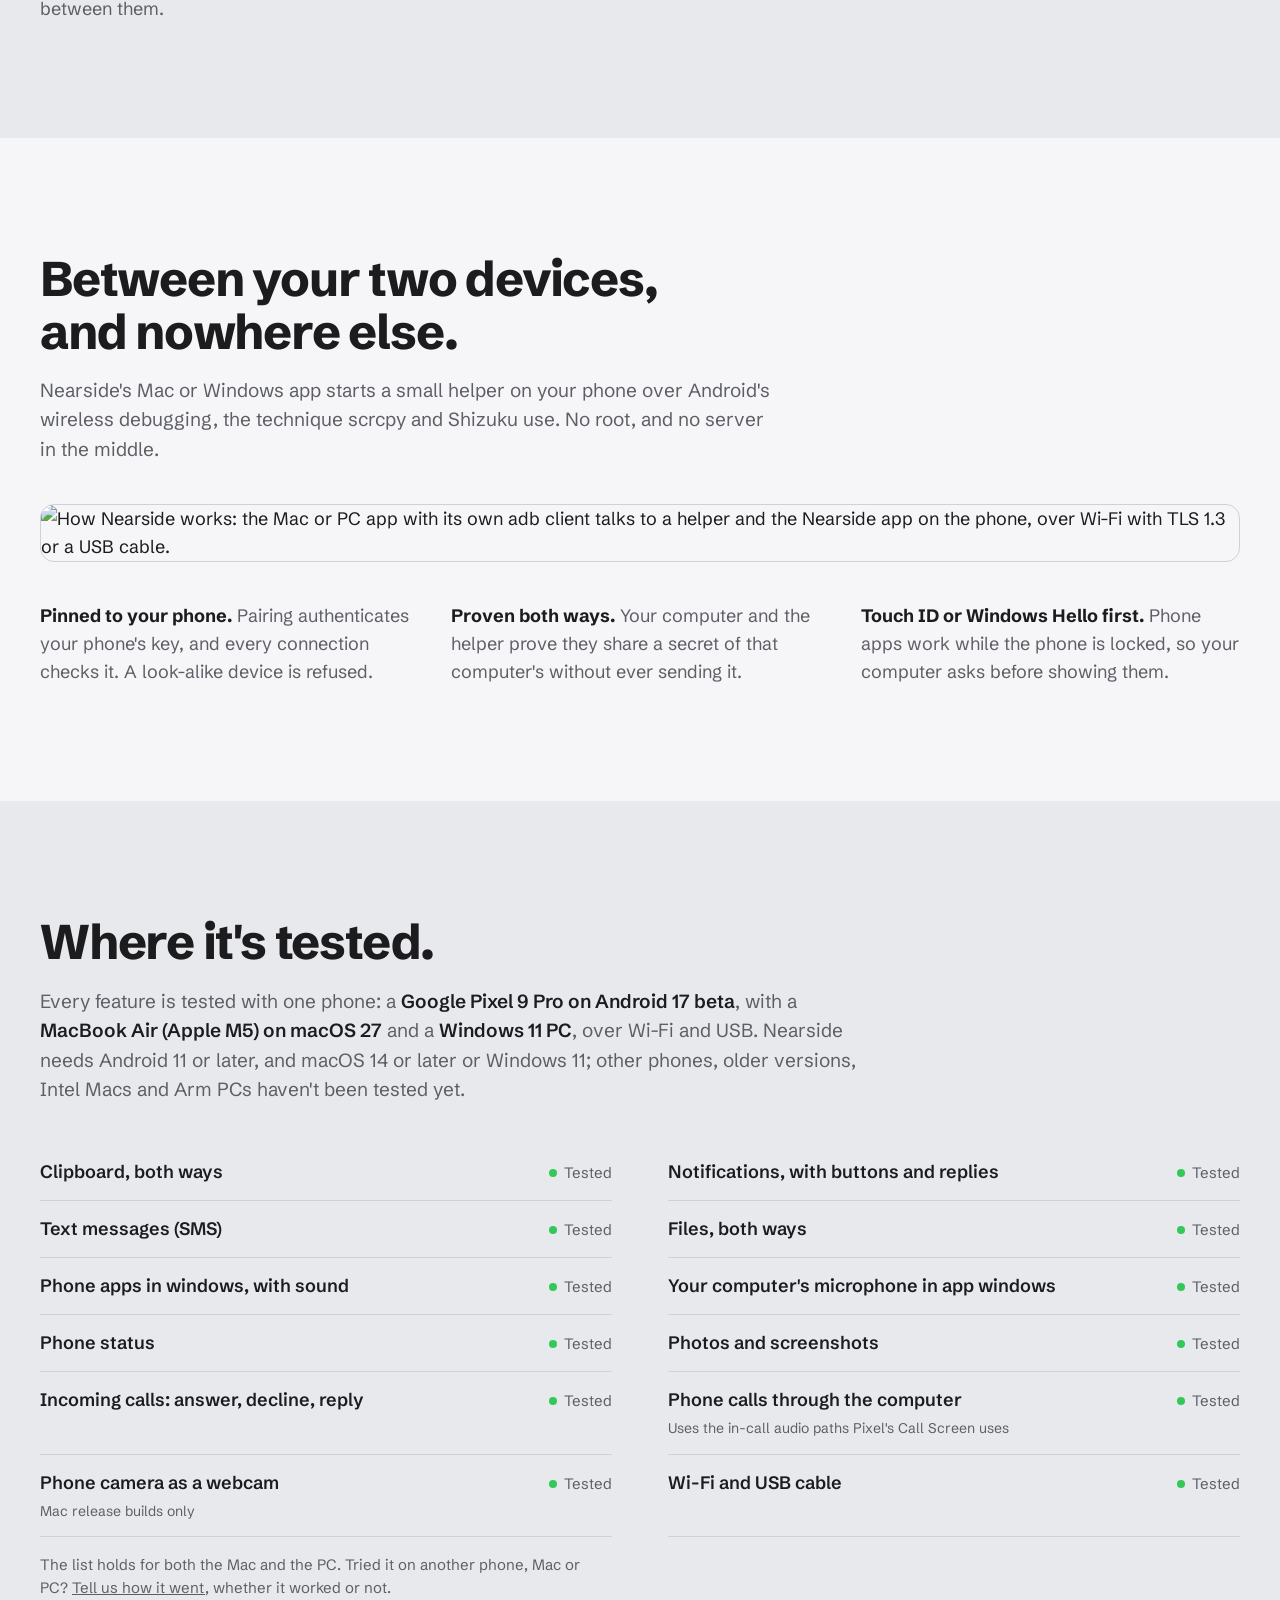
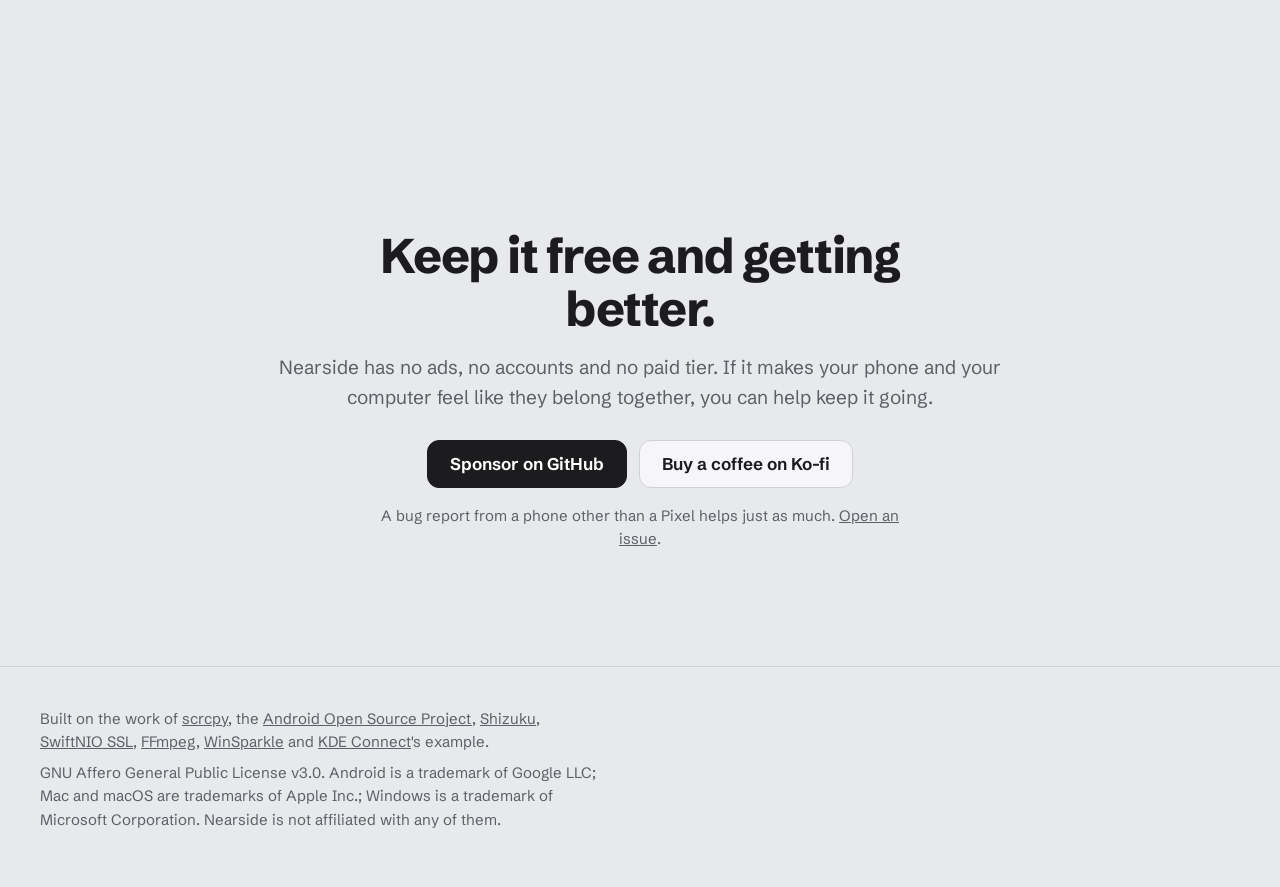
==== commit a46d3602: "README and site: Windows is tested on a real PC Every feature tested on the Mac is now tested on a W" ====
--- a/site/index.html
+++ b/site/index.html
@@ -170,7 +170,7 @@
   <section id="tested" class="tested">
     <div class="wrap">
       <h2>Where it's tested.</h2>
-      <p class="intro">Every feature is tested on one setup: a <b>Google Pixel 9 Pro on Android 17 beta</b> with a <b>MacBook Air (Apple M5) on macOS 27</b>, over Wi-Fi and USB. Nearside needs Android 11 or later and macOS 14 or later; other phones, older versions and Intel Macs haven't been tested yet. The <b>Windows 11</b> app is new: so far it's tested in a virtual machine, and real-PC results are on the way.</p>
+      <p class="intro">Every feature is tested with one phone: a <b>Google Pixel 9 Pro on Android 17 beta</b>, with a <b>MacBook Air (Apple M5) on macOS 27</b> and a <b>Windows 11 PC</b>, over Wi-Fi and USB. Nearside needs Android 11 or later, and macOS 14 or later or Windows 11; other phones, older versions, Intel Macs and Arm PCs haven't been tested yet.</p>
       <ul class="matrix">
         <li><span>Clipboard, both ways</span><em>Tested</em></li>
         <li><span>Notifications, with buttons and replies</span><em>Tested</em></li>
@@ -185,7 +185,7 @@
         <li><span>Phone camera as a webcam</span><em>Tested</em><small>Mac release builds only</small></li>
         <li><span>Wi-Fi and USB cable</span><em>Tested</em></li>
       </ul>
-      <p class="fine">The list is for the Mac. Tried it on another phone, Mac or a PC? <a href="https://github.com/ramiejleh/Nearside/issues/new/choose">Tell us how it went</a>, whether it worked or not.</p>
+      <p class="fine">The list holds for both the Mac and the PC. Tried it on another phone, Mac or PC? <a href="https://github.com/ramiejleh/Nearside/issues/new/choose">Tell us how it went</a>, whether it worked or not.</p>
     </div>
   </section>
 
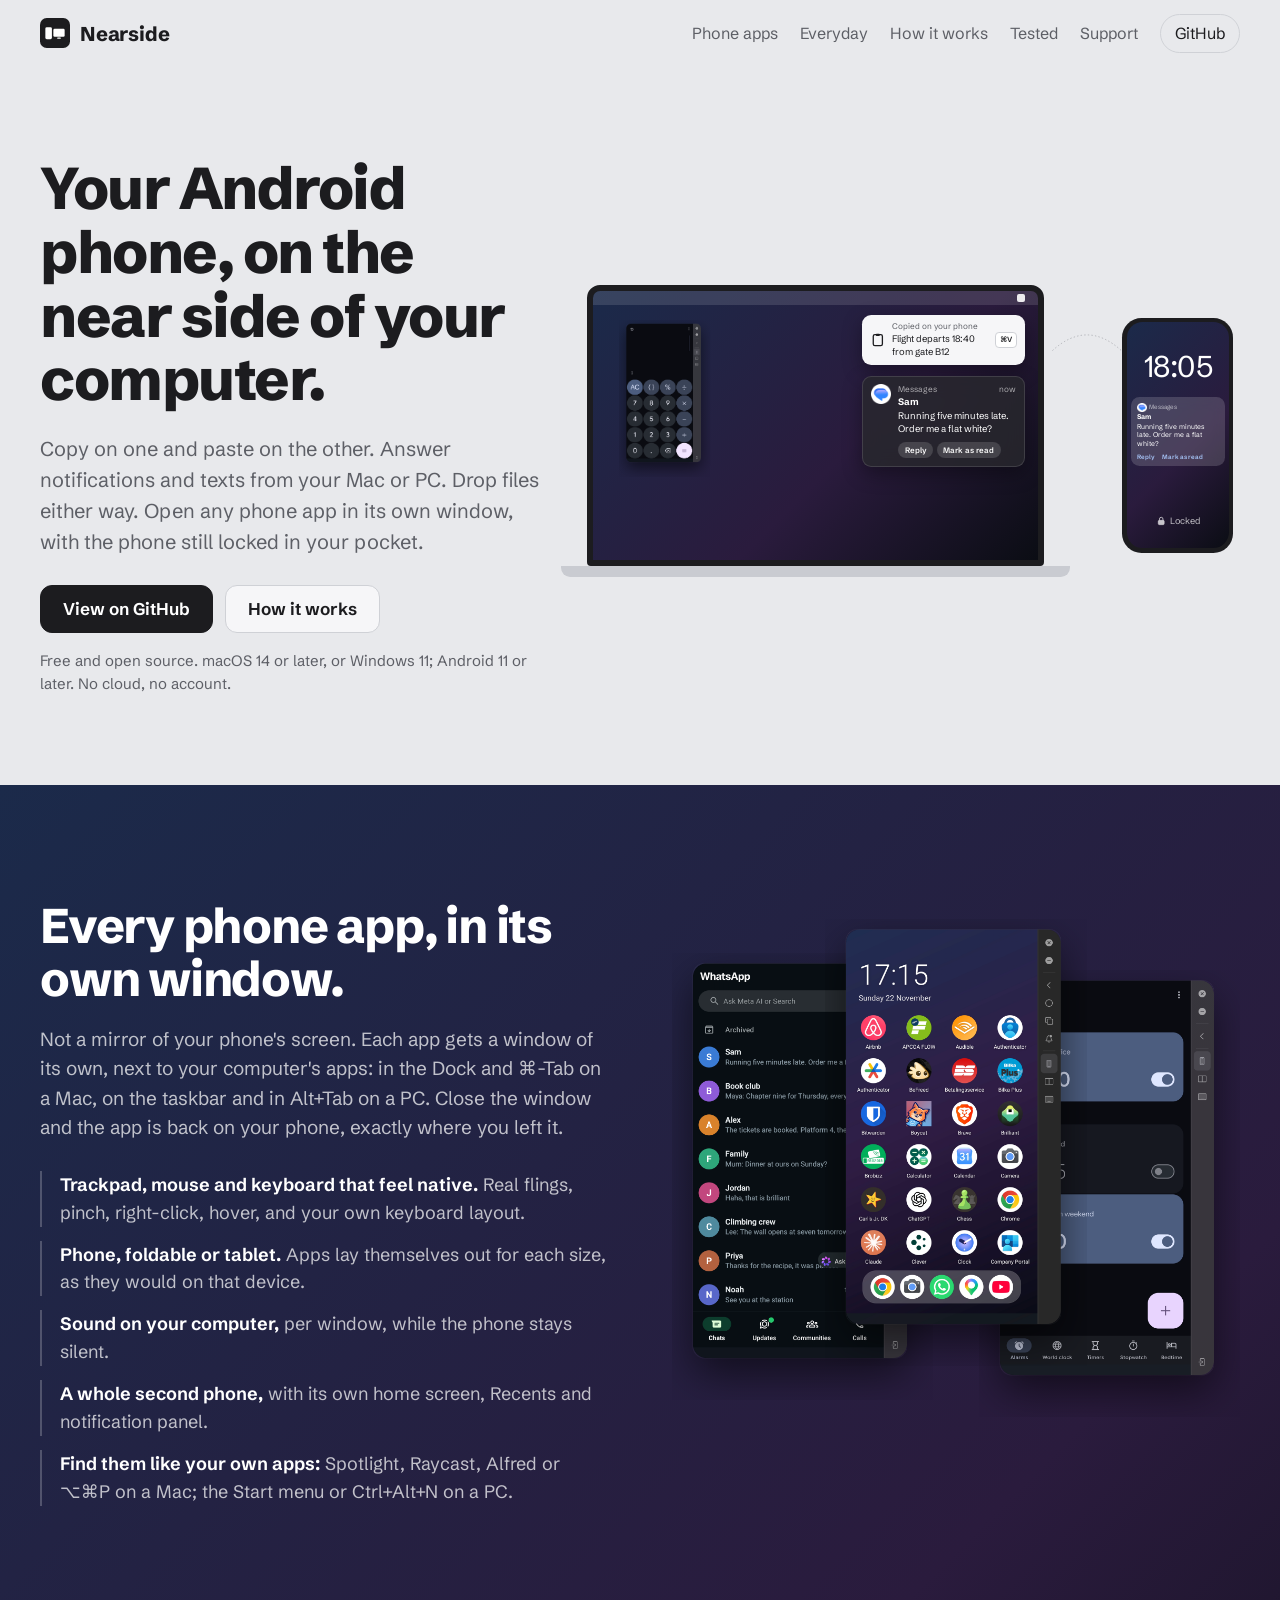
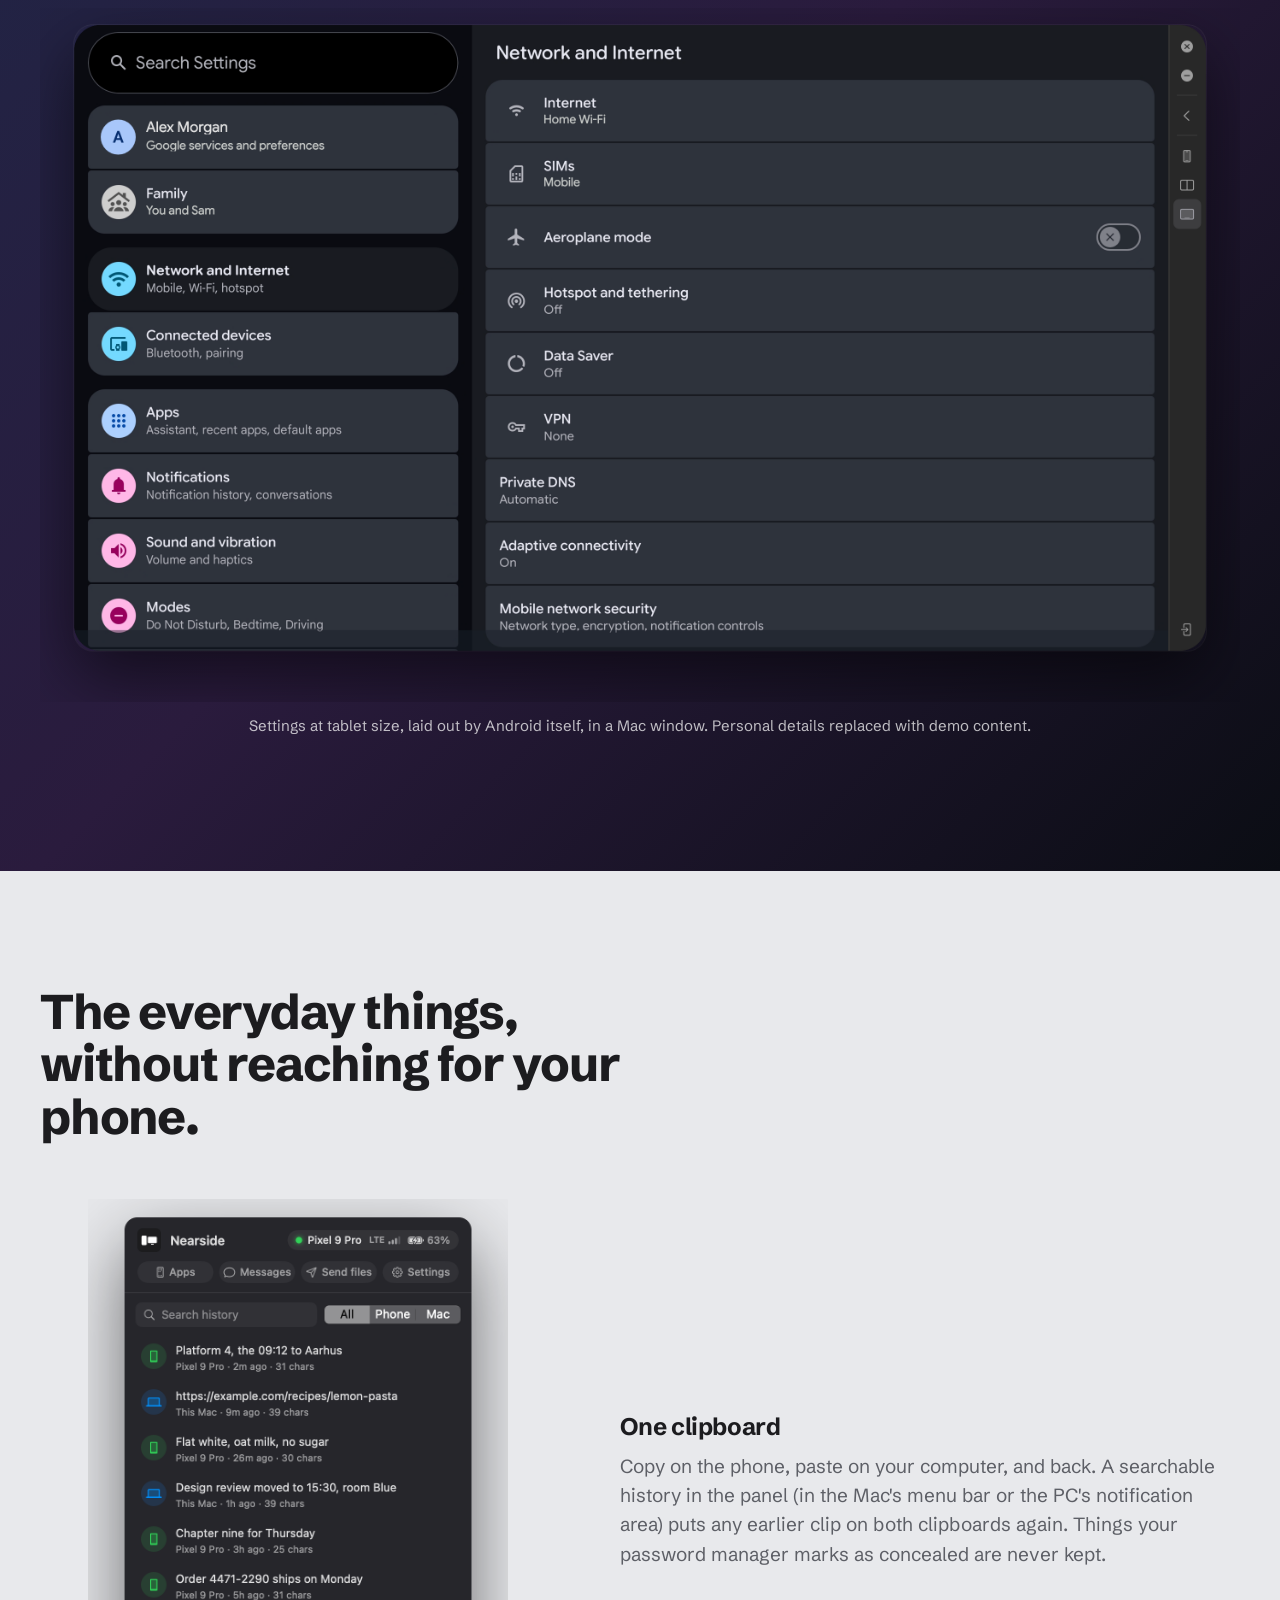
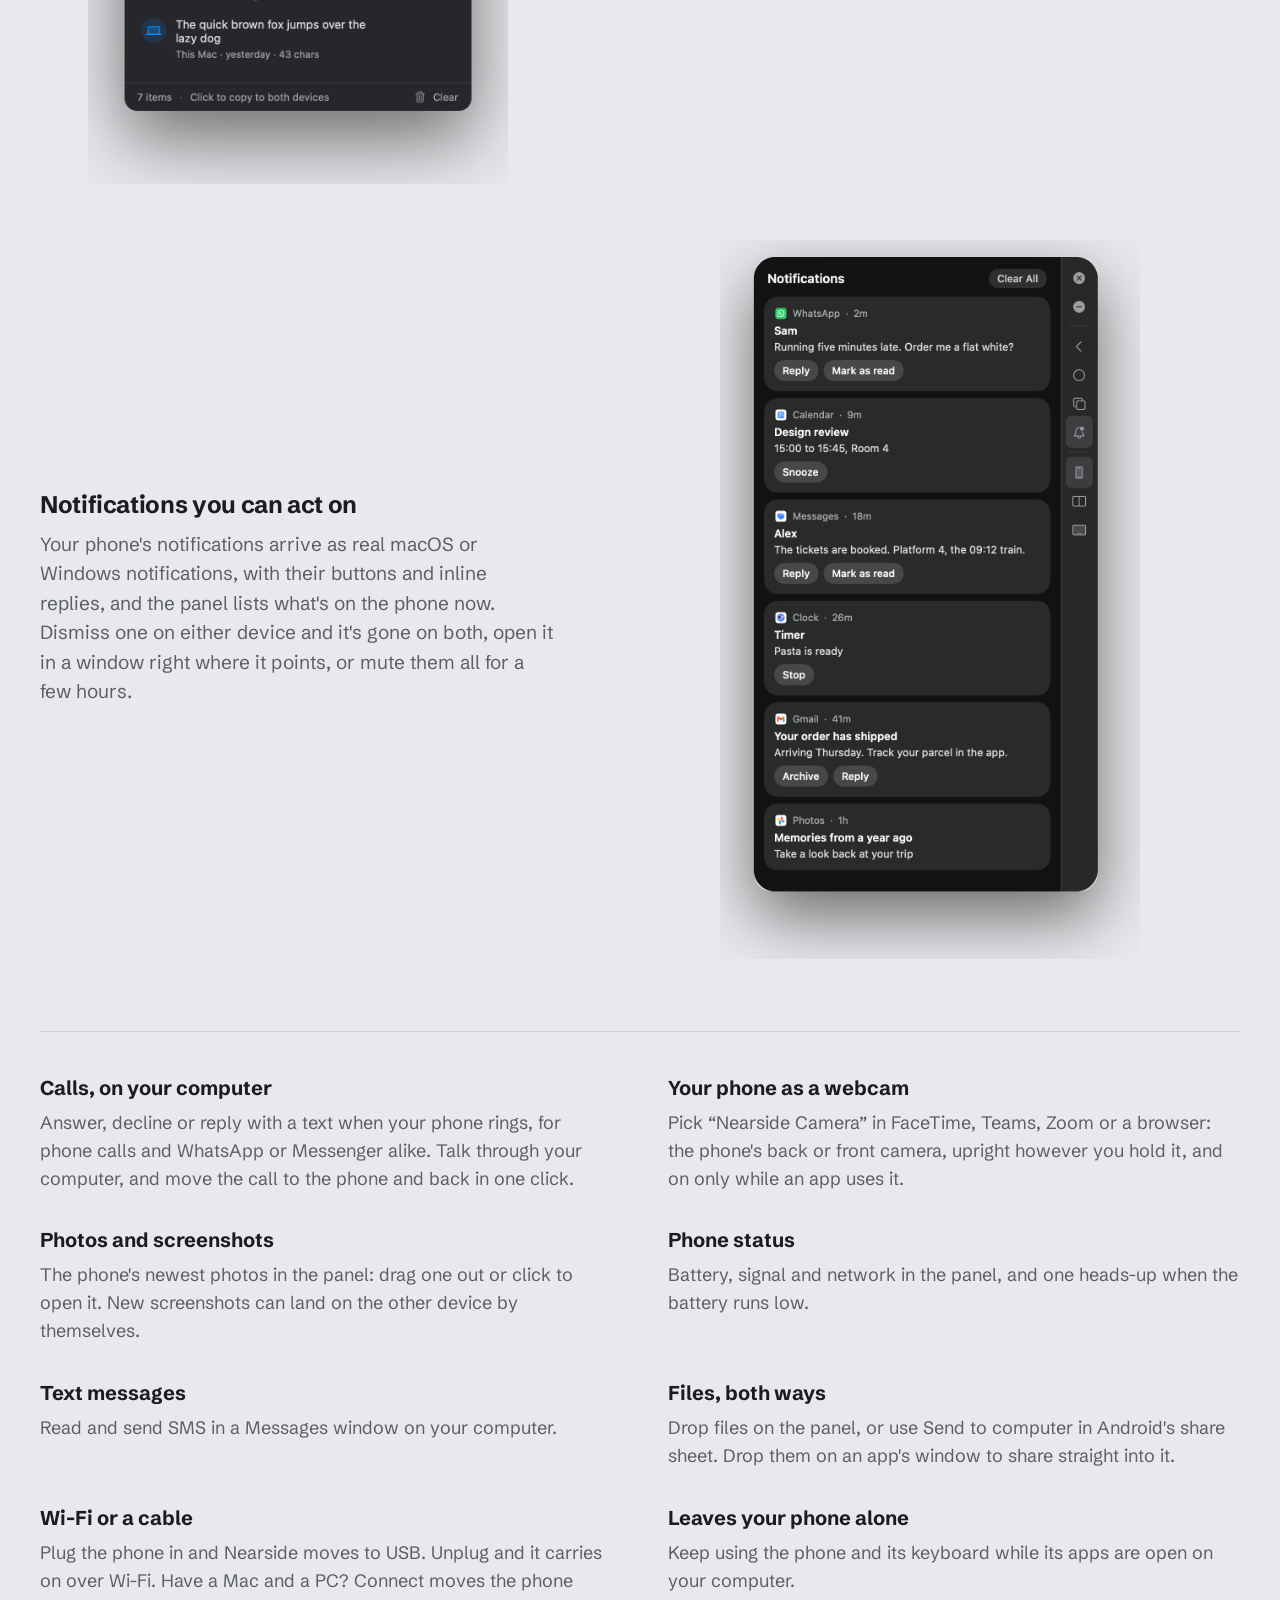
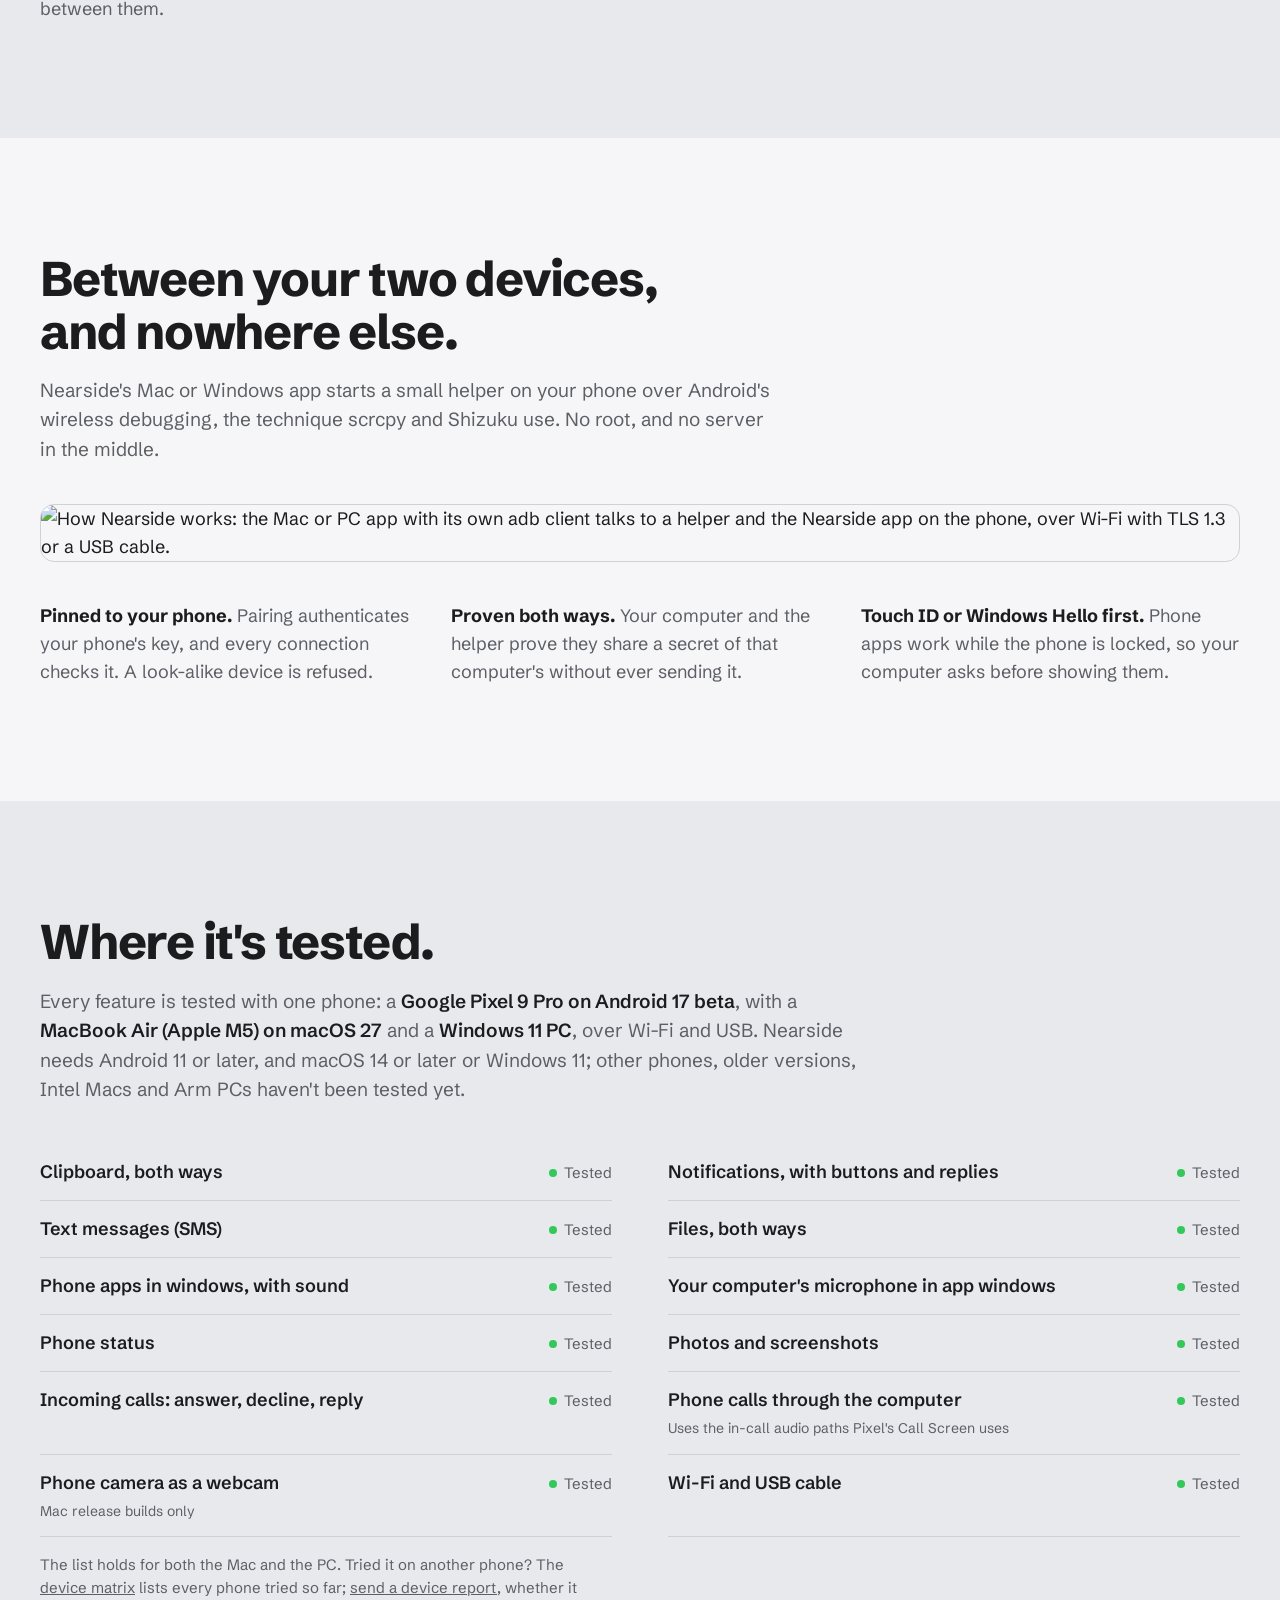
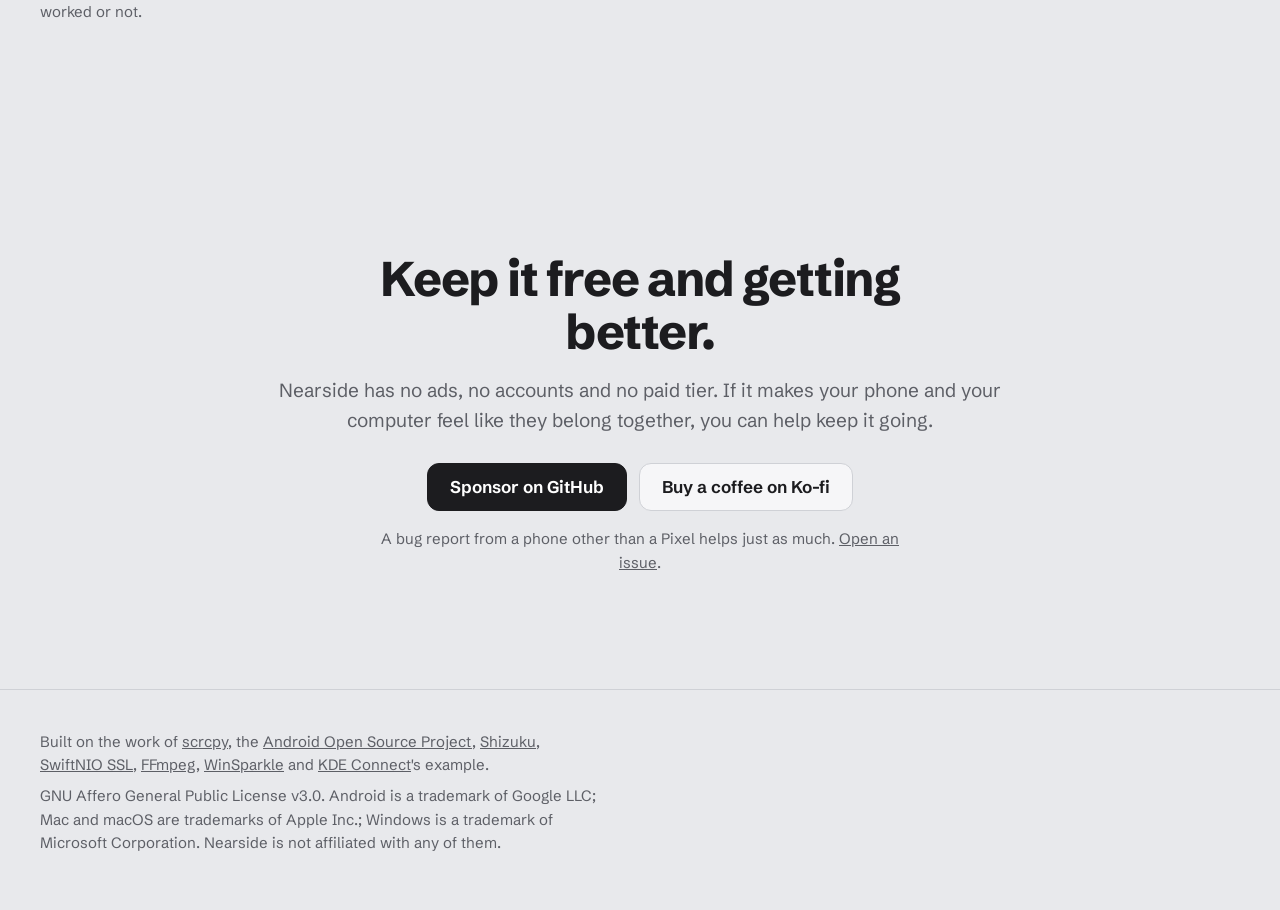
==== commit baa740a1: "Device matrix and device report form docs/devices.md lists each phone tried, feature by feature (the" ====
--- a/site/index.html
+++ b/site/index.html
@@ -185,7 +185,7 @@
         <li><span>Phone camera as a webcam</span><em>Tested</em><small>Mac release builds only</small></li>
         <li><span>Wi-Fi and USB cable</span><em>Tested</em></li>
       </ul>
-      <p class="fine">The list holds for both the Mac and the PC. Tried it on another phone, Mac or PC? <a href="https://github.com/ramiejleh/Nearside/issues/new/choose">Tell us how it went</a>, whether it worked or not.</p>
+      <p class="fine">The list holds for both the Mac and the PC. Tried it on another phone? The <a href="https://github.com/ramiejleh/Nearside/blob/main/docs/devices.md">device matrix</a> lists every phone tried so far; <a href="https://github.com/ramiejleh/Nearside/issues/new?template=device_report.yml">send a device report</a>, whether it worked or not.</p>
     </div>
   </section>
 
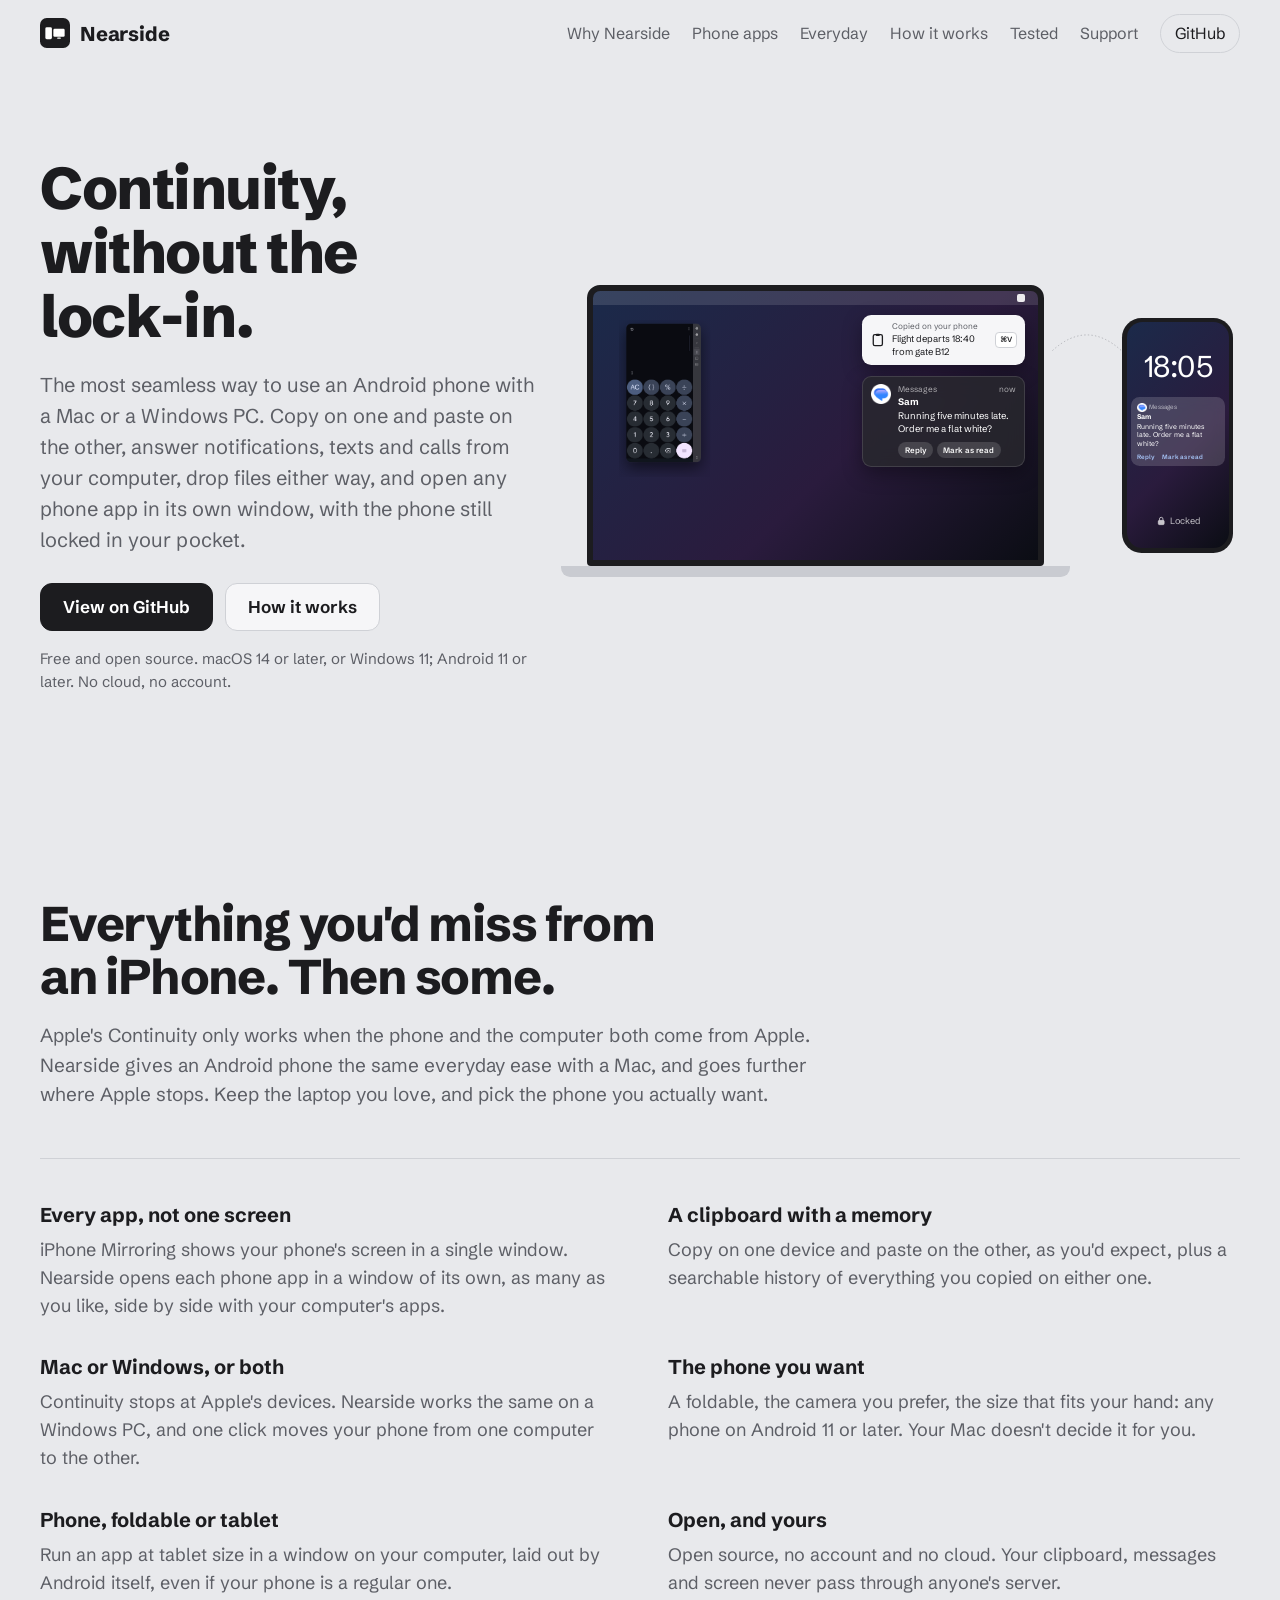
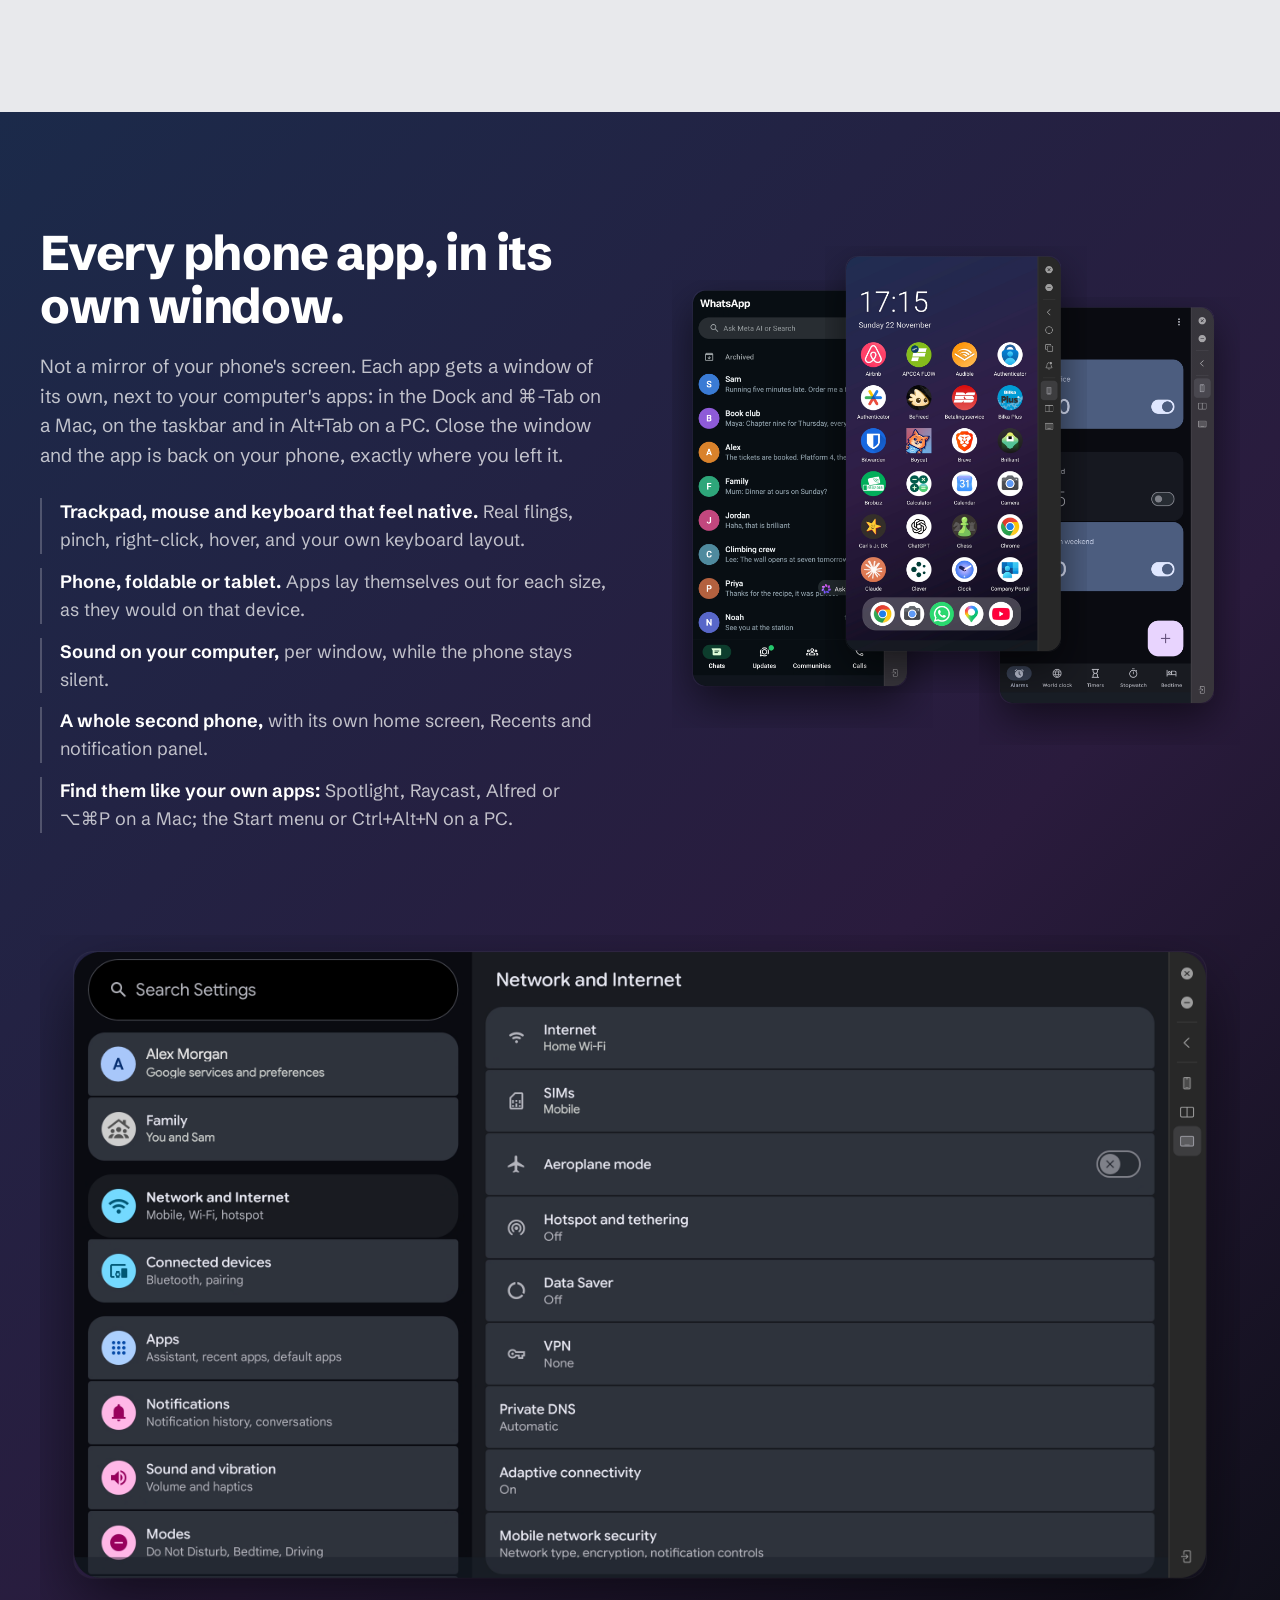
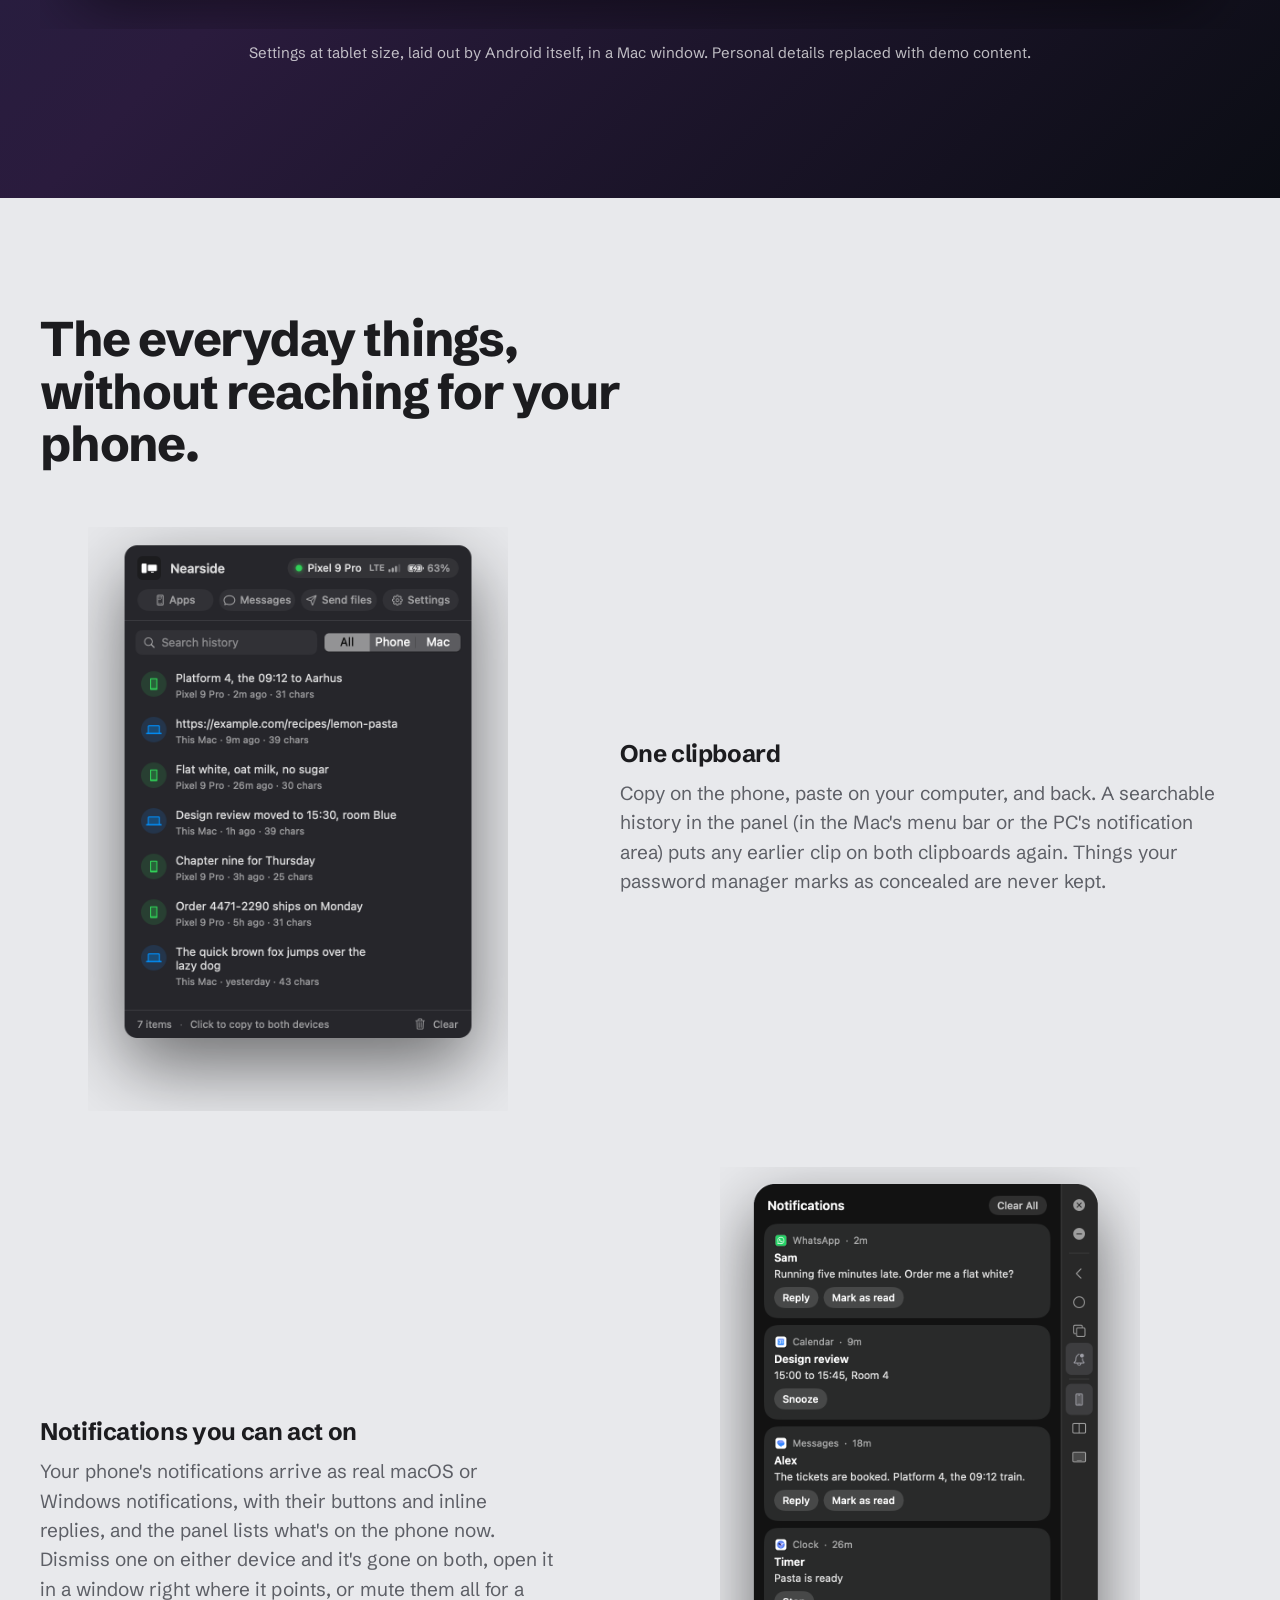
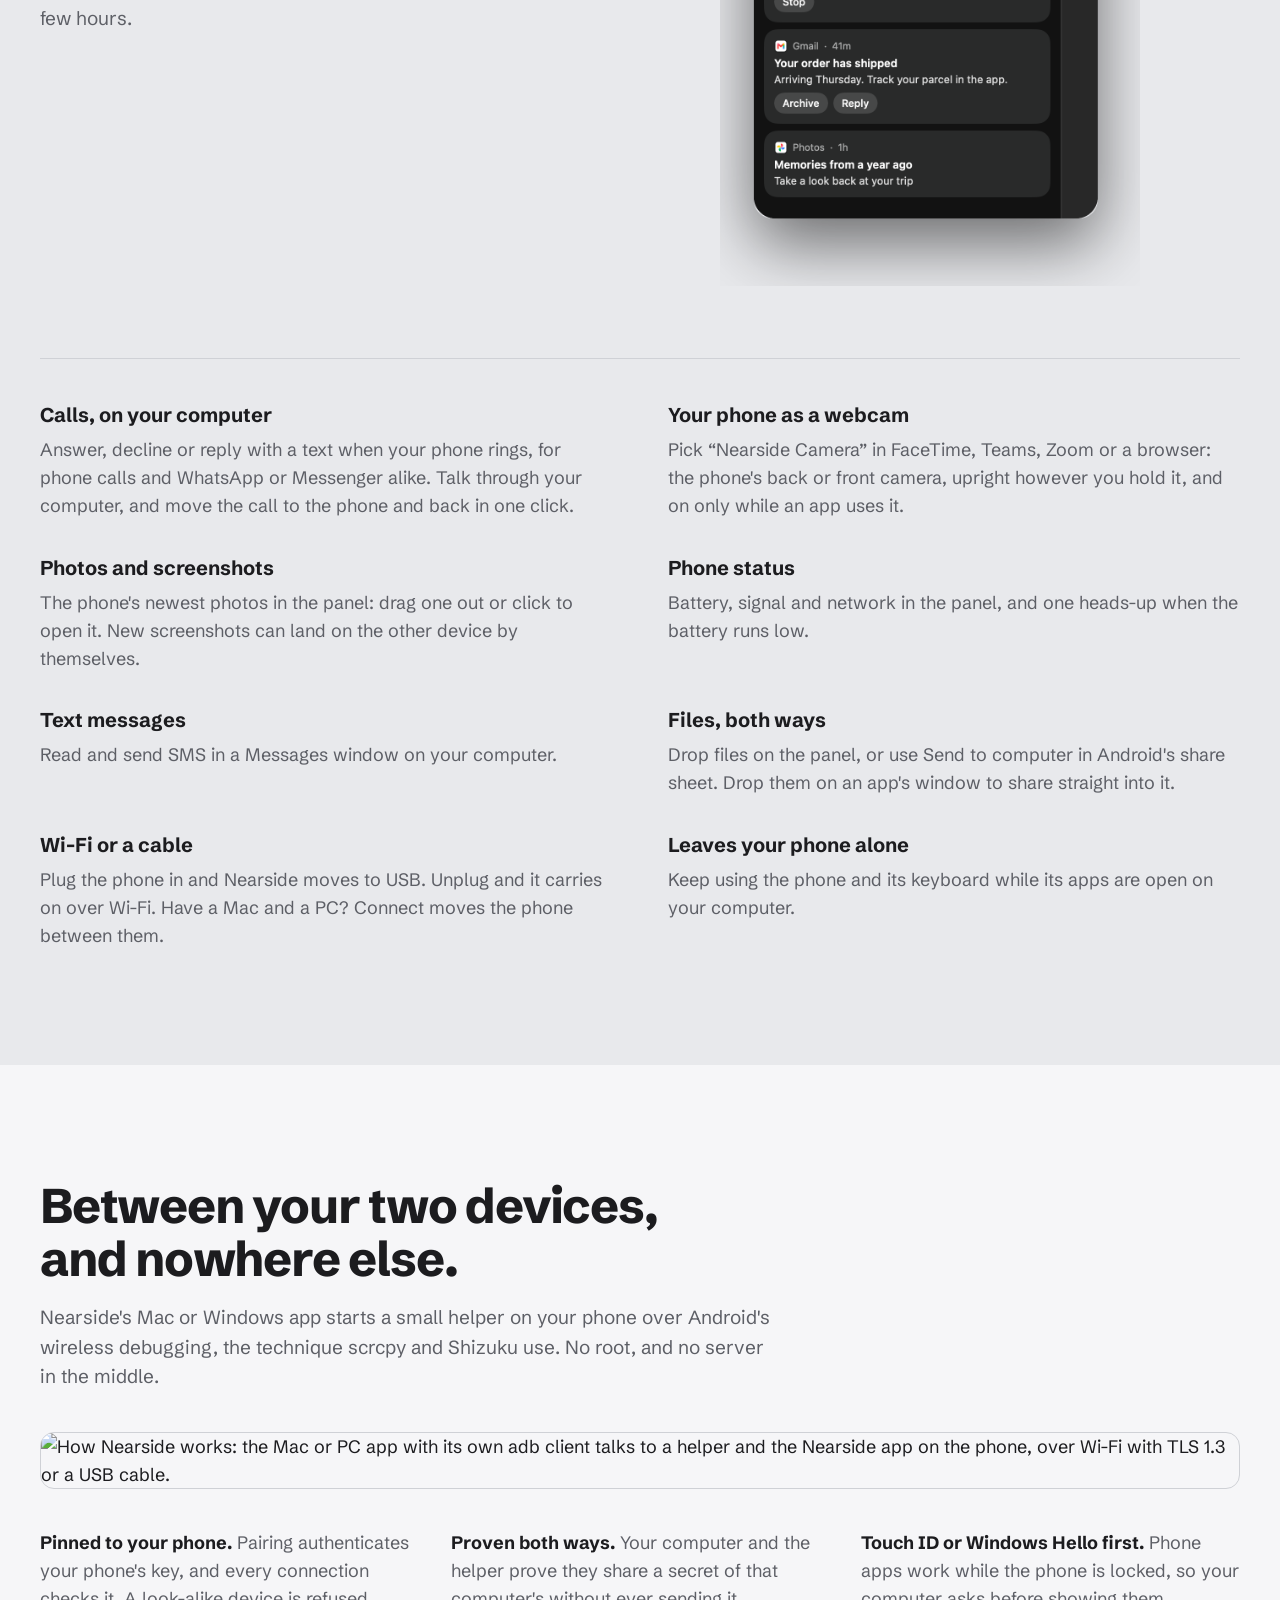
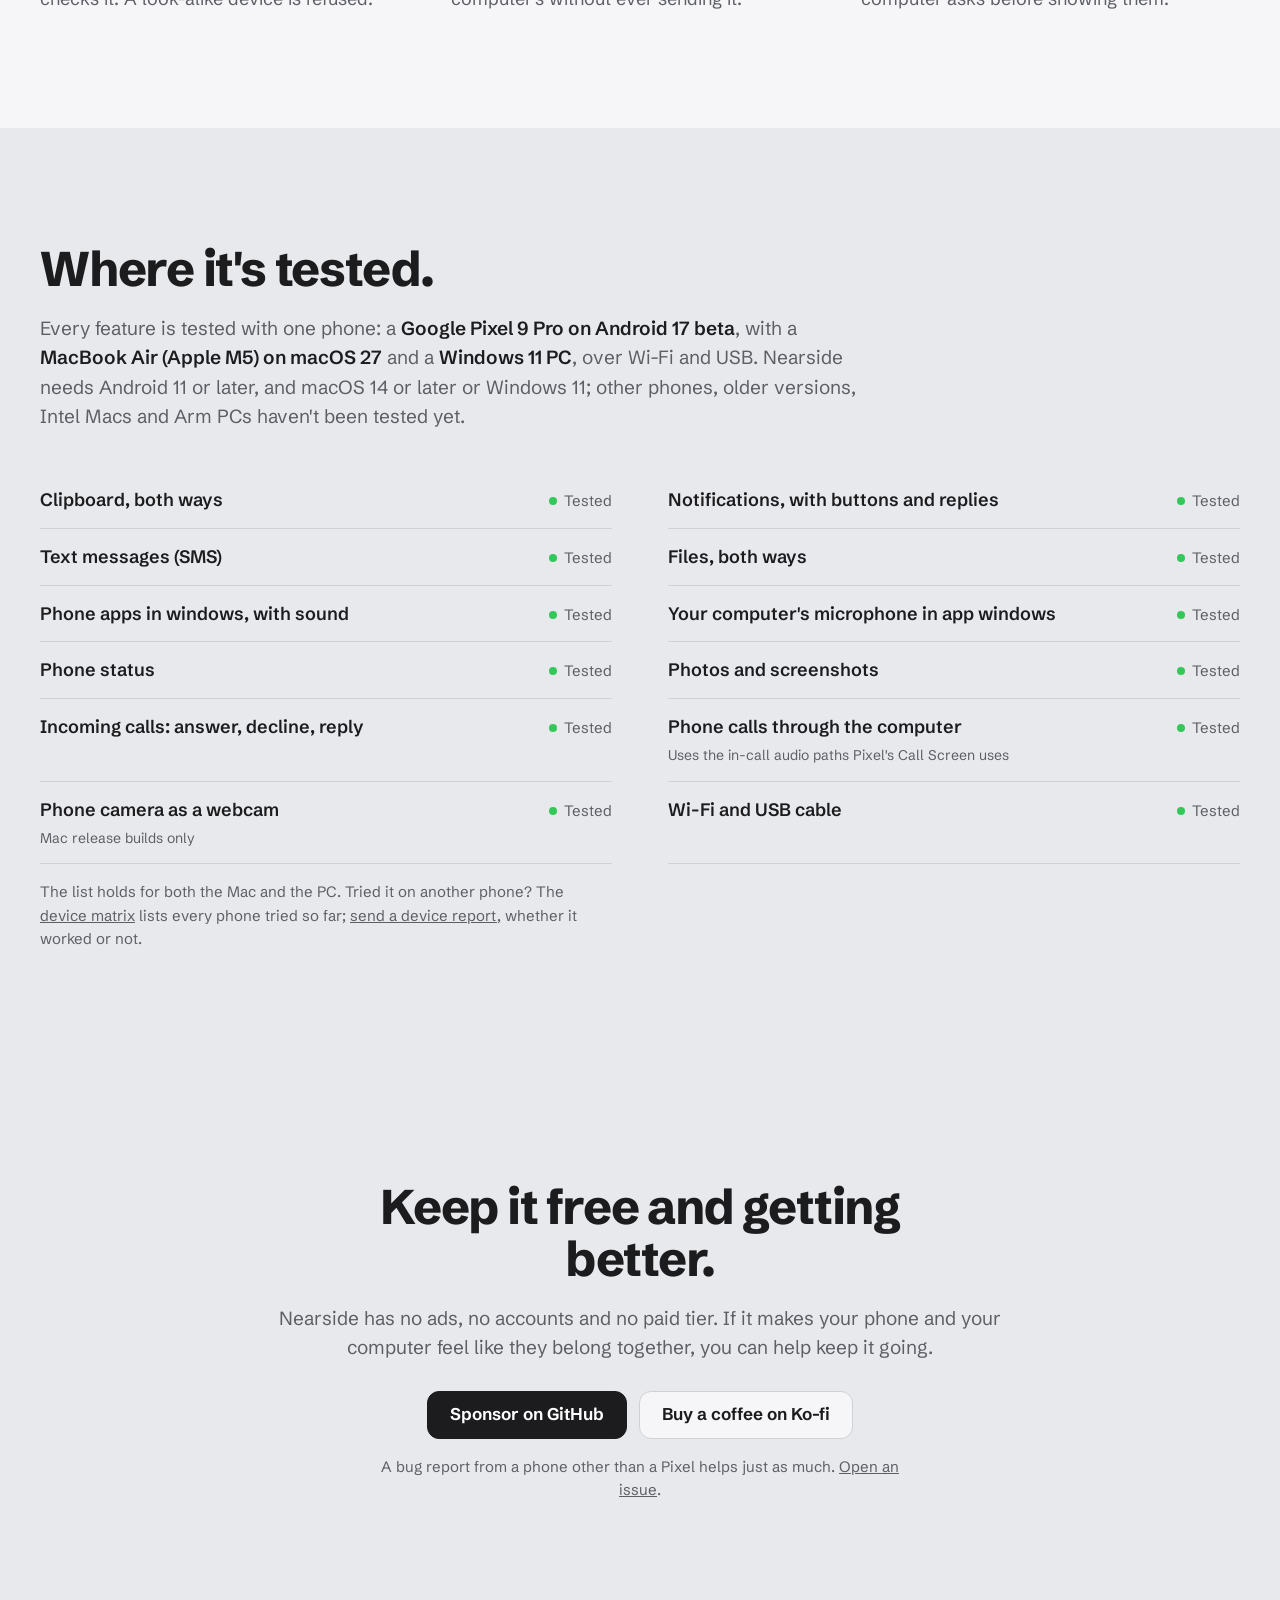
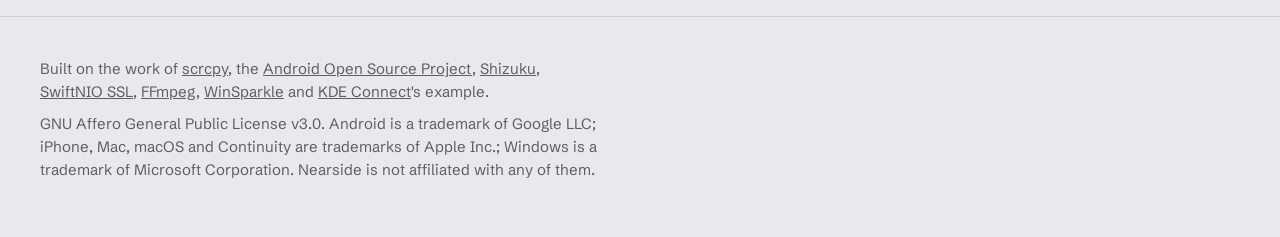
==== commit fec0f2ef: "README and site: Continuity without the lock-in The README is now short and about why: screenshots, " ====
--- a/site/index.html
+++ b/site/index.html
@@ -3,10 +3,10 @@
 <head>
 <meta charset="utf-8">
 <meta name="viewport" content="width=device-width, initial-scale=1">
-<title>Nearside: your Android phone, on your Mac or PC</title>
-<meta name="description" content="Open-source Continuity for Android, on the Mac and Windows: clipboard, notifications, text messages, files and your phone's apps in their own windows. No cloud, no account.">
-<meta property="og:title" content="Nearside: your Android phone, on your Mac or PC">
-<meta property="og:description" content="Clipboard, notifications, messages, files and every phone app in its own window, on a Mac or a Windows PC. Open source, no cloud.">
+<title>Nearside: Continuity for Android, on your Mac or PC</title>
+<meta name="description" content="The most seamless way to use an Android phone with a Mac or a Windows PC: one clipboard, notifications, texts and calls, files, and every phone app in its own window. Open source, no cloud, no account.">
+<meta property="og:title" content="Nearside: Continuity, without the lock-in">
+<meta property="og:description" content="Use the Android phone you want with the Mac or PC you want: one clipboard, notifications, texts, calls, files and every phone app in its own window. Open source, no cloud.">
 <meta property="og:image" content="https://ramiejleh.github.io/Nearside/images/hero.jpg">
 <meta name="theme-color" content="#E8E9EC" media="(prefers-color-scheme: light)">
 <meta name="theme-color" content="#17171A" media="(prefers-color-scheme: dark)">
@@ -29,6 +29,7 @@
     Nearside
   </a>
   <nav aria-label="Sections">
+    <a href="#why">Why Nearside</a>
     <a href="#apps">Phone apps</a>
     <a href="#everyday">Everyday</a>
     <a href="#how">How it works</a>
@@ -43,8 +44,8 @@
   <!-- The one orchestrated moment: things cross from the phone to the Mac. -->
   <section class="hero">
     <div class="hero-text">
-      <h1>Your Android phone, on the near side of your computer.</h1>
-      <p class="lede">Copy on one and paste on the other. Answer notifications and texts from your Mac or PC. Drop files either way. Open any phone app in its own window, with the phone still locked in your pocket.</p>
+      <h1>Continuity, without the lock&#8209;in.</h1>
+      <p class="lede">The most seamless way to use an Android phone with a Mac or a Windows PC. Copy on one and paste on the other, answer notifications, texts and calls from your computer, drop files either way, and open any phone app in its own window, with the phone still locked in your pocket.</p>
       <div class="actions">
         <a class="button primary" href="https://github.com/ramiejleh/Nearside">View on GitHub</a>
         <a class="button" href="#how">How it works</a>
@@ -89,6 +90,21 @@
       </div>
       <div class="flyer f-clip">Flight departs 18:40 from gate B12</div>
       <div class="flyer f-app"><img src="images/icon-calculator.png" alt=""></div>
+    </div>
+  </section>
+
+  <section id="why" class="why">
+    <div class="wrap">
+      <h2>Everything you'd miss from an iPhone. Then some.</h2>
+      <p class="intro">Apple's Continuity only works when the phone and the computer both come from Apple. Nearside gives an Android phone the same everyday ease with a Mac, and goes further where Apple stops. Keep the laptop you love, and pick the phone you actually want.</p>
+      <dl class="more">
+        <div><dt>Every app, not one screen</dt><dd>iPhone Mirroring shows your phone's screen in a single window. Nearside opens each phone app in a window of its own, as many as you like, side by side with your computer's apps.</dd></div>
+        <div><dt>A clipboard with a memory</dt><dd>Copy on one device and paste on the other, as you'd expect, plus a searchable history of everything you copied on either one.</dd></div>
+        <div><dt>Mac or Windows, or both</dt><dd>Continuity stops at Apple's devices. Nearside works the same on a Windows PC, and one click moves your phone from one computer to the other.</dd></div>
+        <div><dt>The phone you want</dt><dd>A foldable, the camera you prefer, the size that fits your hand: any phone on Android 11 or later. Your Mac doesn't decide it for you.</dd></div>
+        <div><dt>Phone, foldable or tablet</dt><dd>Run an app at tablet size in a window on your computer, laid out by Android itself, even if your phone is a regular one.</dd></div>
+        <div><dt>Open, and yours</dt><dd>Open source, no account and no cloud. Your clipboard, messages and screen never pass through anyone's server.</dd></div>
+      </dl>
     </div>
   </section>
 
@@ -206,7 +222,7 @@
 <footer class="foot">
   <div class="wrap">
     <p>Built on the work of <a href="https://github.com/Genymobile/scrcpy">scrcpy</a>, the <a href="https://source.android.com/">Android Open Source Project</a>, <a href="https://github.com/RikkaApps/Shizuku">Shizuku</a>, <a href="https://github.com/apple/swift-nio-ssl">SwiftNIO SSL</a>, <a href="https://ffmpeg.org/">FFmpeg</a>, <a href="https://winsparkle.org/">WinSparkle</a> and <a href="https://kdeconnect.kde.org/">KDE Connect</a>'s example.</p>
-    <p>GNU Affero General Public License v3.0. Android is a trademark of Google LLC; Mac and macOS are trademarks of Apple Inc.; Windows is a trademark of Microsoft Corporation. Nearside is not affiliated with any of them.</p>
+    <p>GNU Affero General Public License v3.0. Android is a trademark of Google LLC; iPhone, Mac, macOS and Continuity are trademarks of Apple Inc.; Windows is a trademark of Microsoft Corporation. Nearside is not affiliated with any of them.</p>
   </div>
 </footer>
 
--- a/site/styles.css
+++ b/site/styles.css
@@ -219,13 +219,15 @@
 figcaption { margin-top: 12px; font-size: 15px; color: var(--on-dusk-soft); text-align: center; }
 
 /* Everyday */
-.everyday, .how, .tested, .support { padding: clamp(64px, 9vw, 128px) 0; }
+.why, .everyday, .how, .tested, .support { padding: clamp(64px, 9vw, 128px) 0; }
 .pair { display: grid; grid-template-columns: minmax(0, 5fr) minmax(0, 6fr); gap: clamp(28px, 5vw, 80px); align-items: center; margin-top: 56px; }
 .pair img { width: min(100%, 420px); justify-self: center; }
 .pair p { margin-top: 12px; color: var(--soft); font-size: 19px; }
 .pair.flip > img { order: 2; }
 @media (max-width: 800px) { .pair { grid-template-columns: 1fr; } .pair.flip > img { order: 0; } }
 
+.why .intro { max-width: 68ch; }
+.why .more { margin-top: 48px; }
 .more { display: grid; grid-template-columns: repeat(2, minmax(0, 1fr)); gap: 32px 56px; margin: 72px 0 0; padding-top: 40px; border-top: 1.5px solid var(--line); }
 .more dt { font-weight: 700; font-size: 20px; }
 .more dd { margin: 6px 0 0; color: var(--soft); }
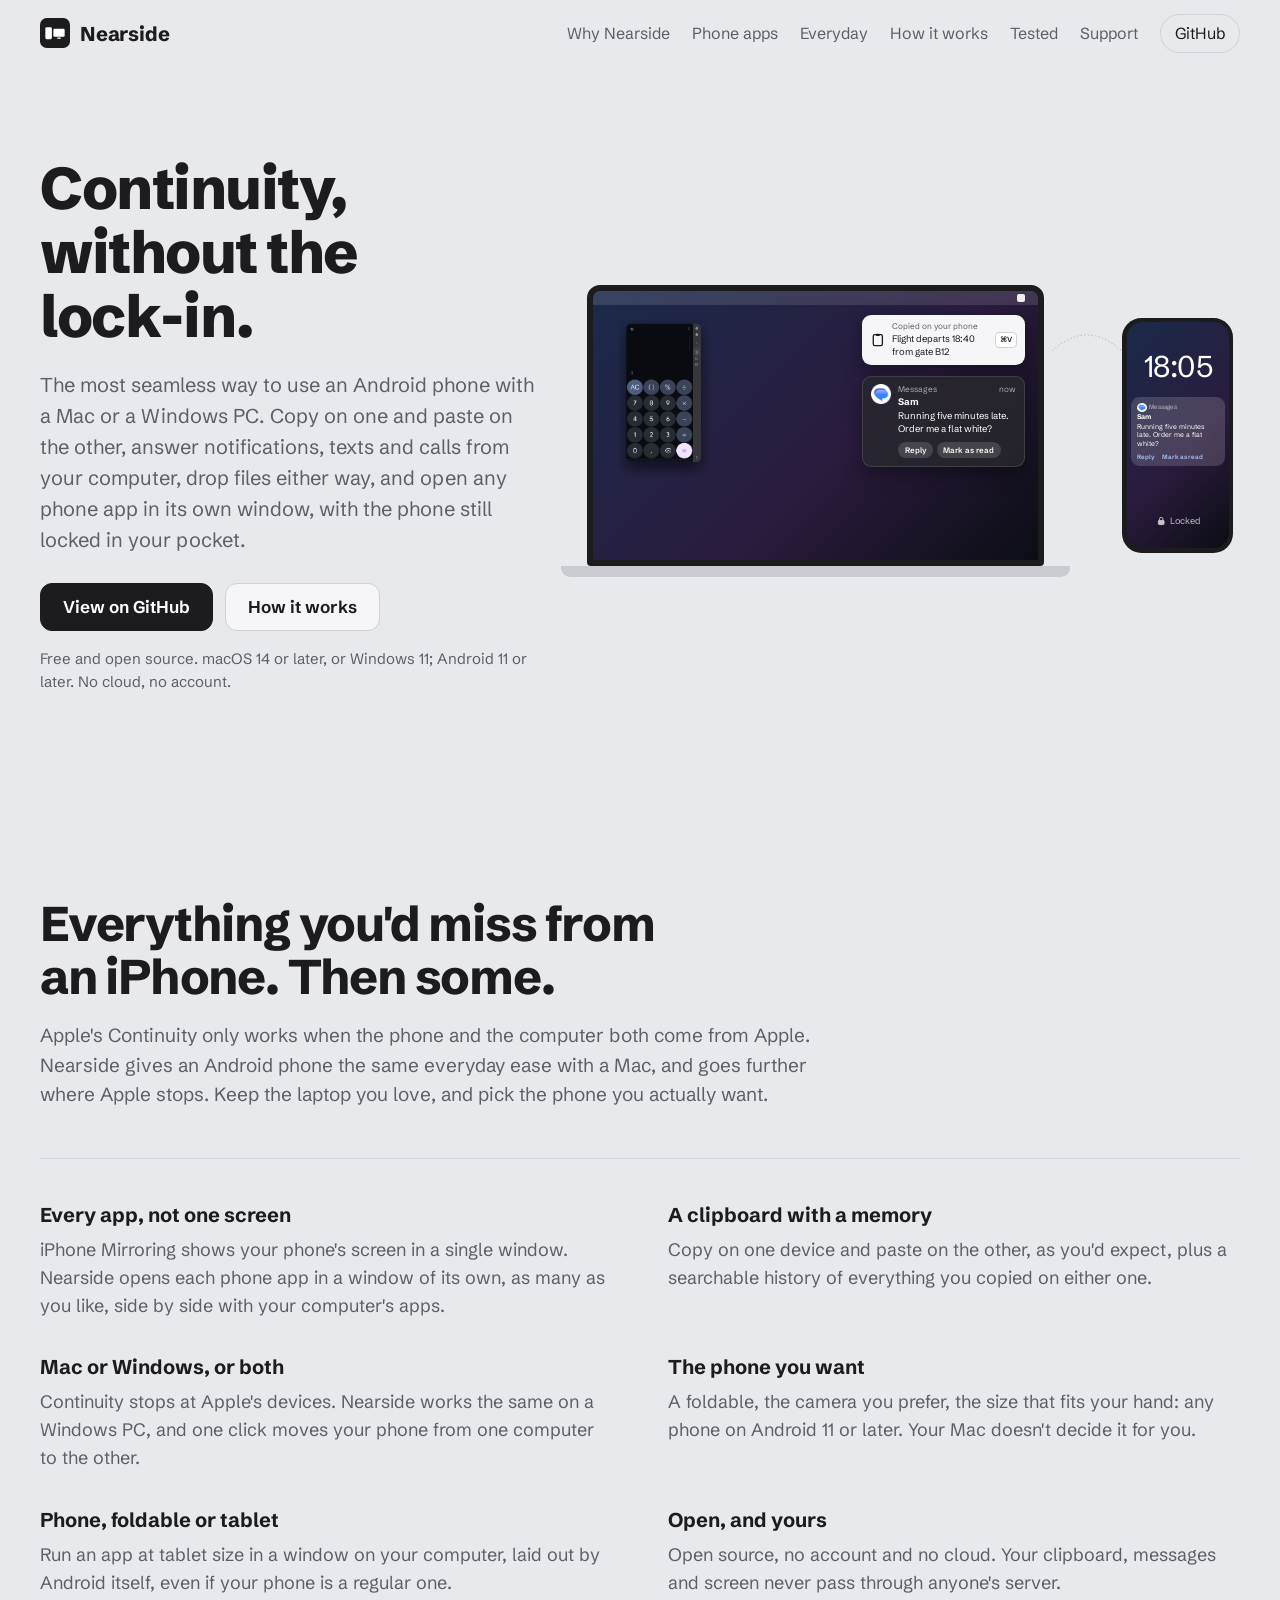
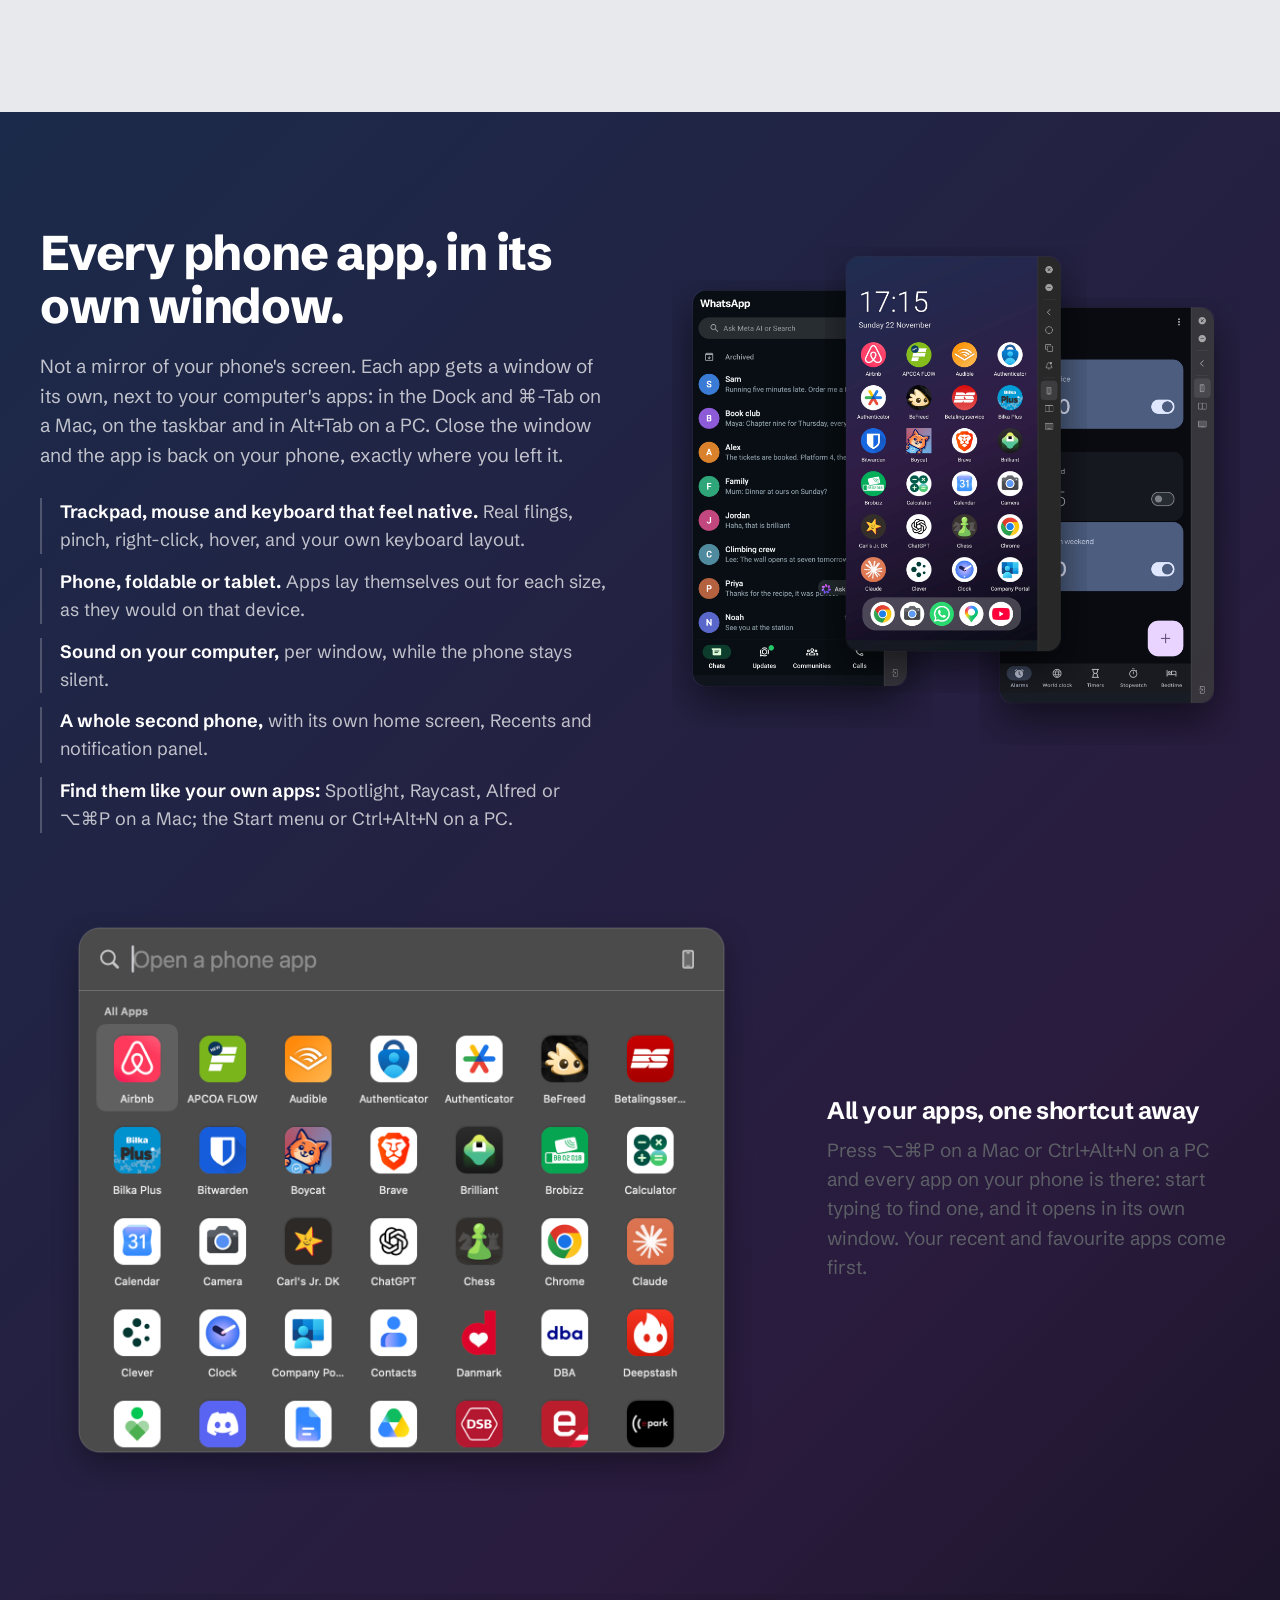
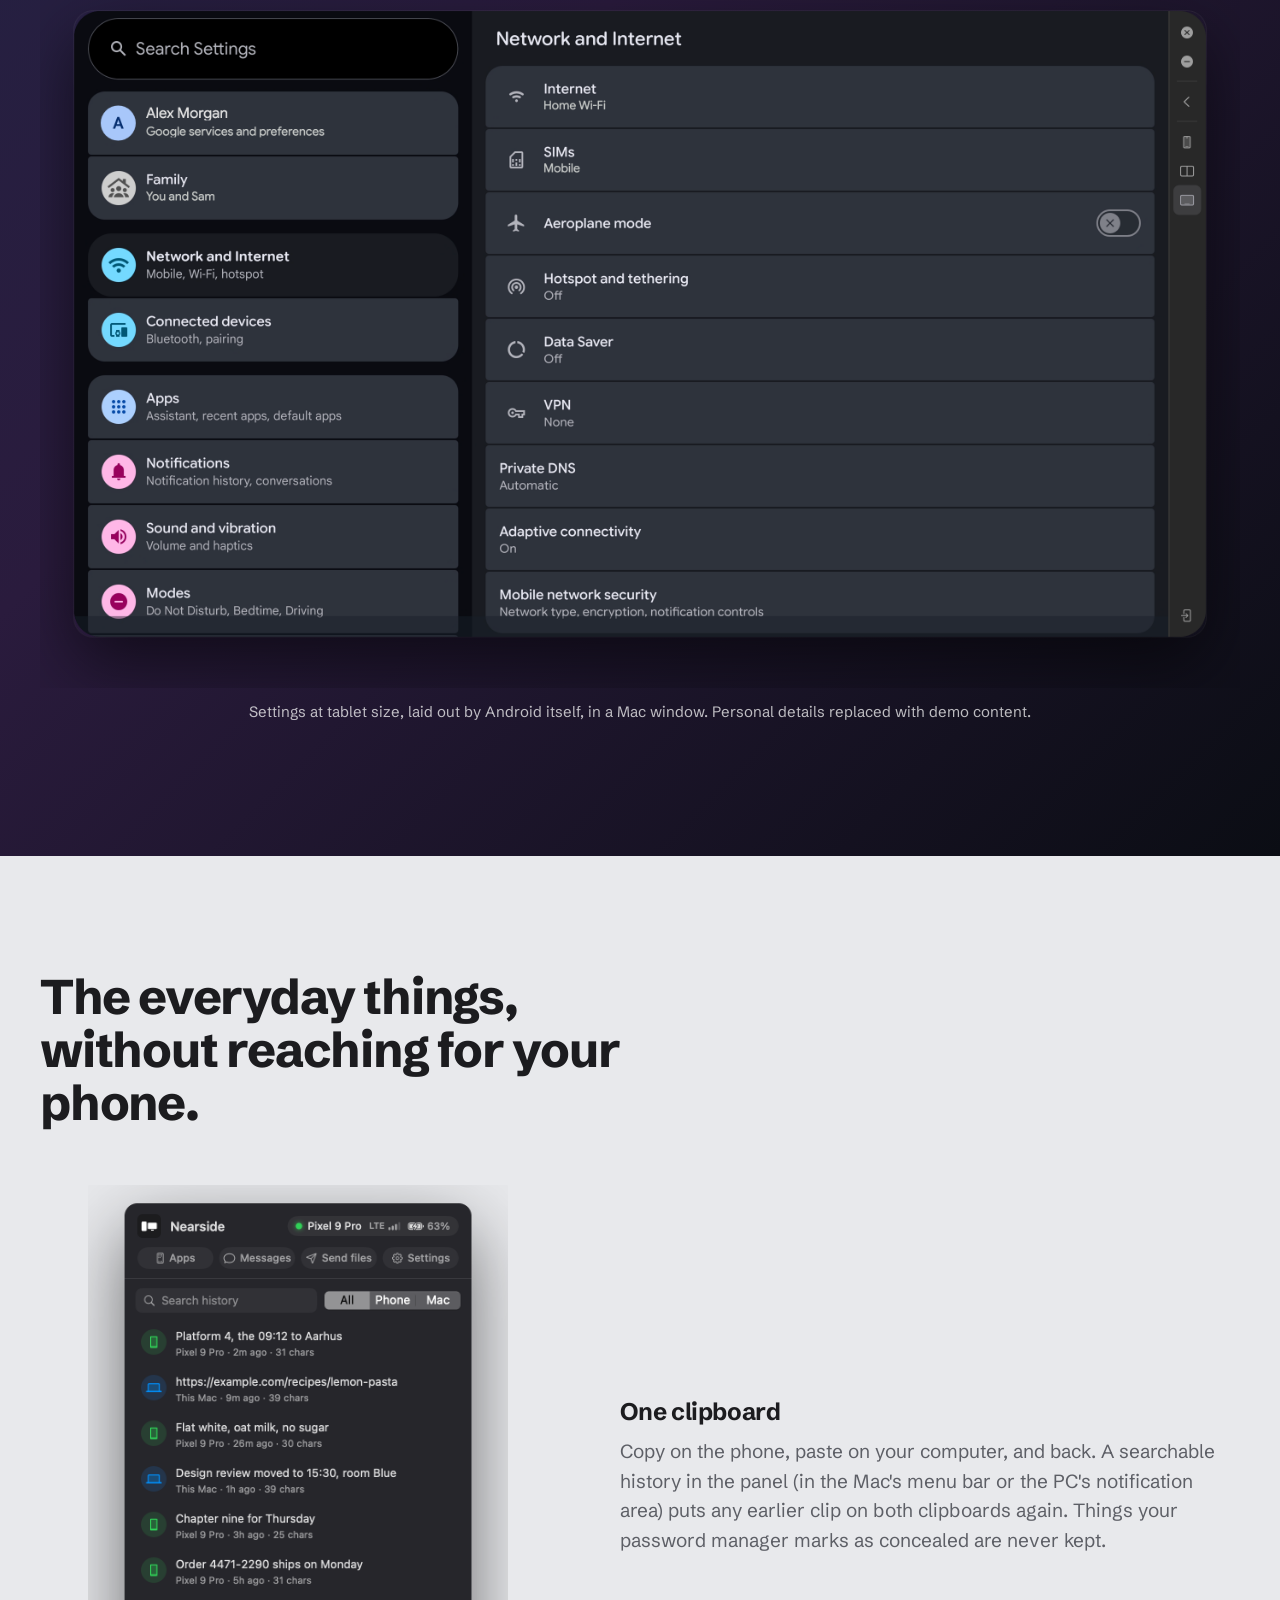
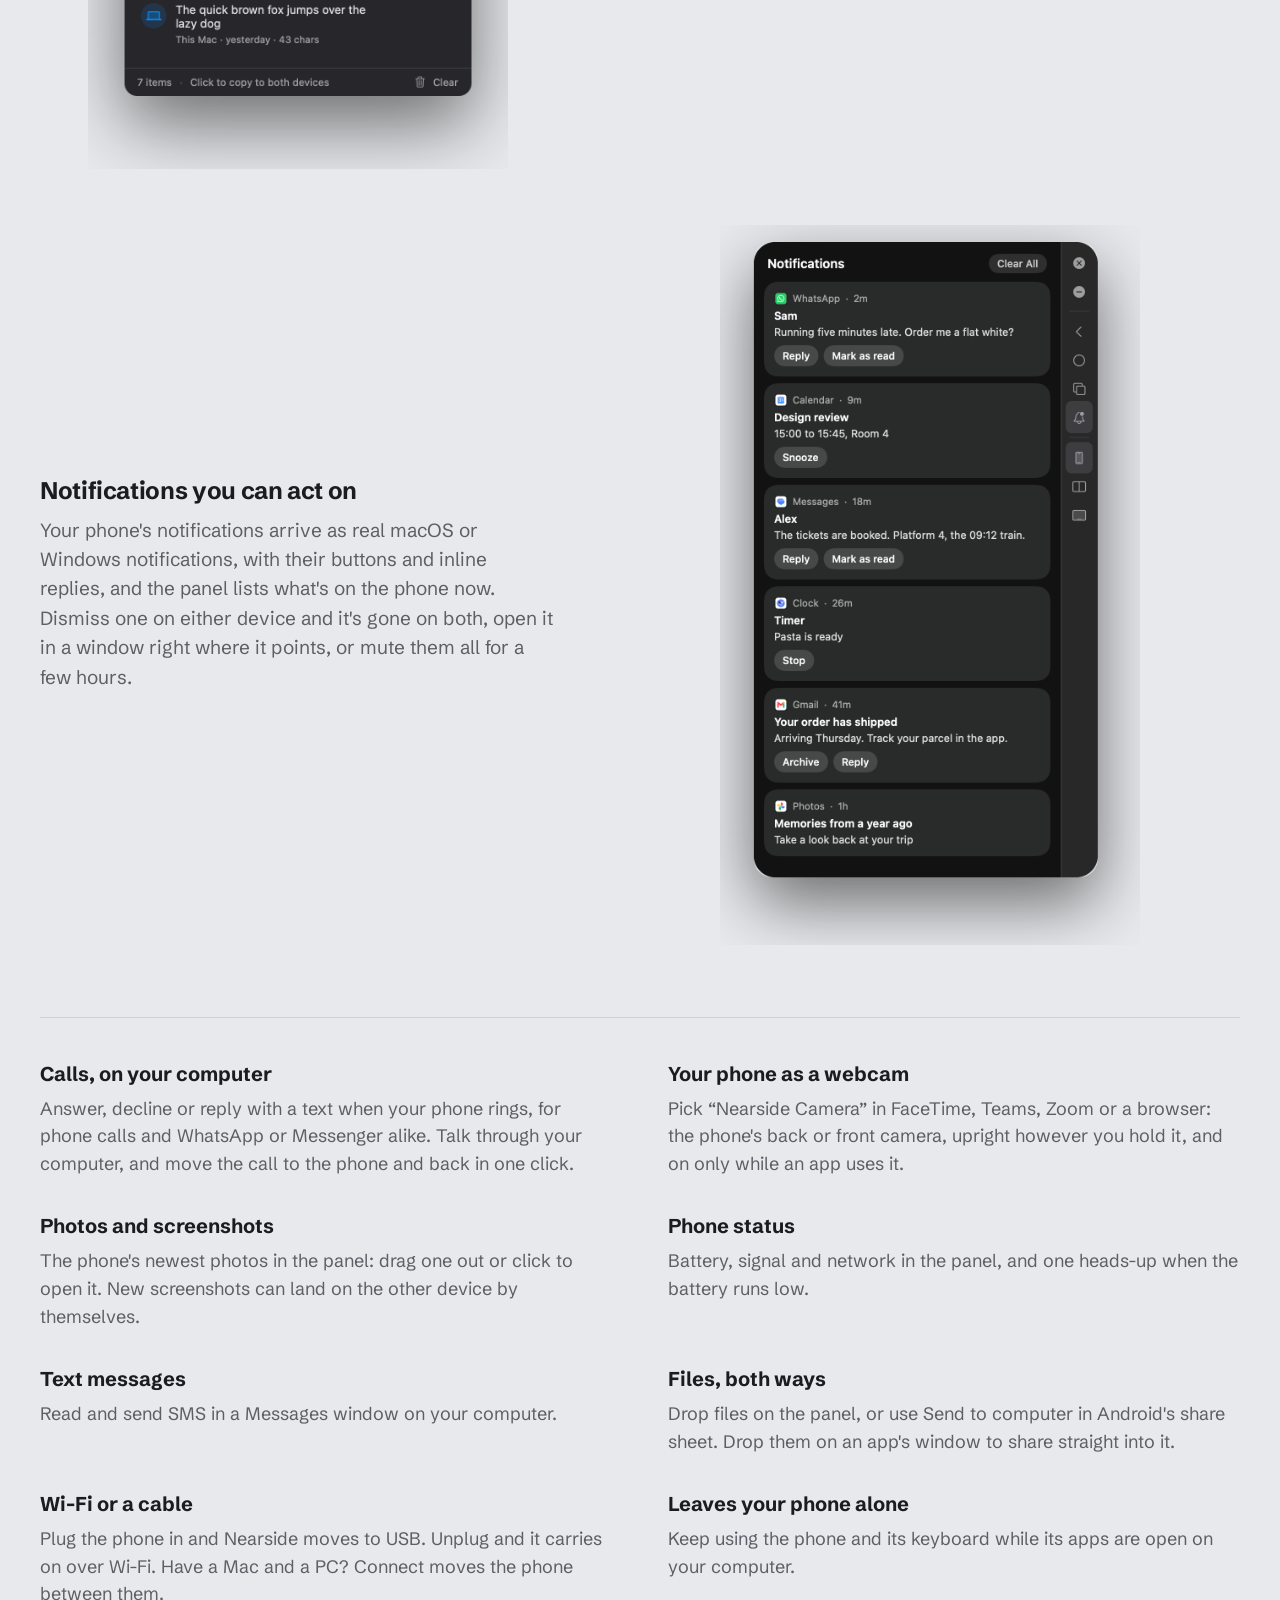
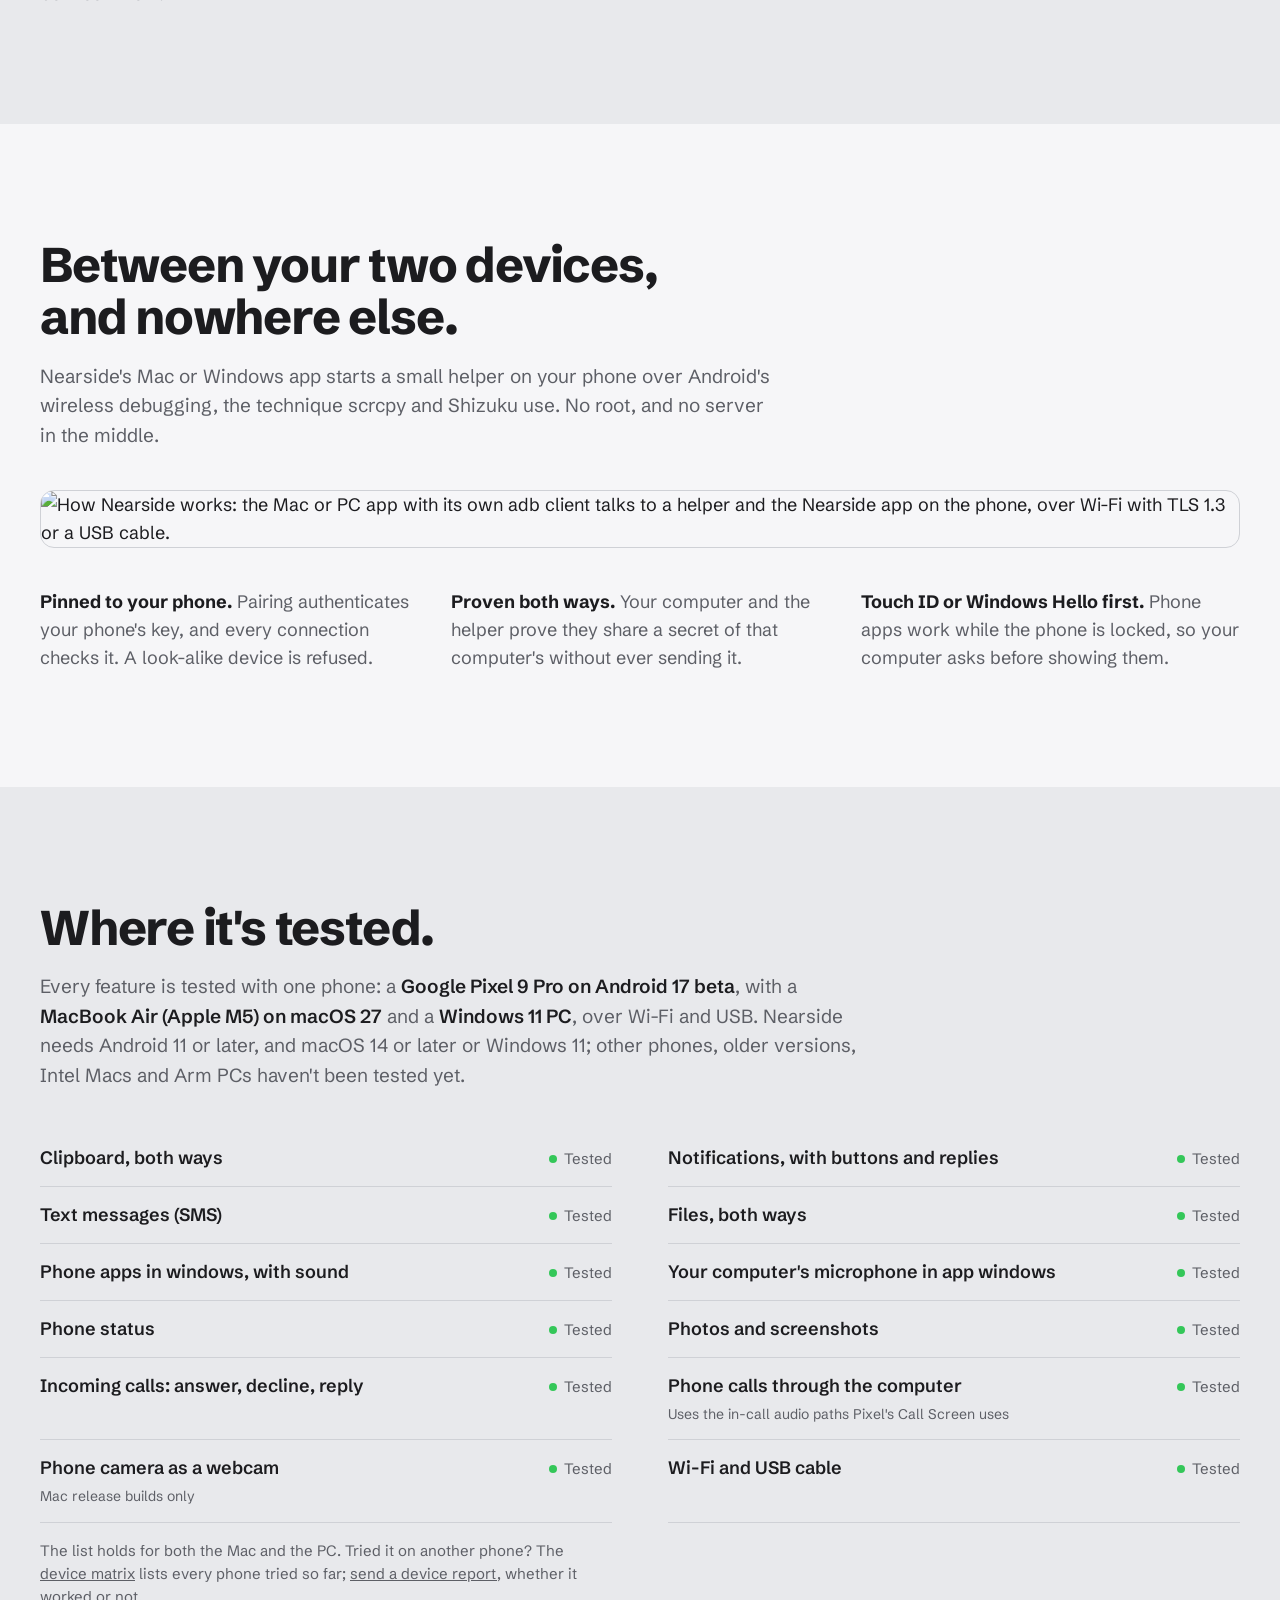
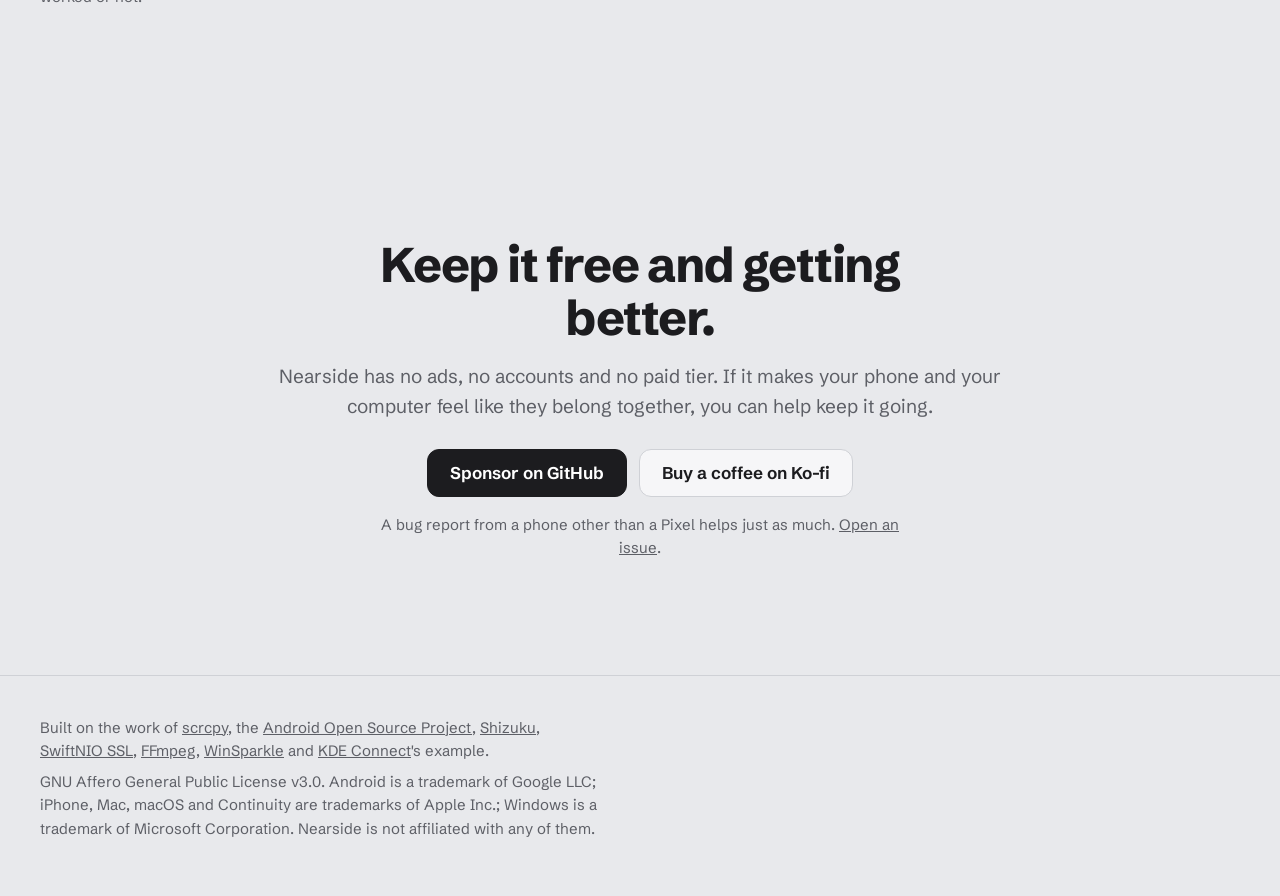
==== commit b37be824: "README and site: the launcher; version 0.3.1" ====
--- a/site/index.html
+++ b/site/index.html
@@ -127,6 +127,13 @@
         <img class="w w3" src="images/window-clock.png" alt="">
       </div>
     </div>
+    <div class="wrap pair launcher">
+      <img src="images/window-launcher.png" alt="Nearside's launcher on a Mac: a search field and every app on the phone" loading="lazy">
+      <div>
+        <h3>All your apps, one shortcut away</h3>
+        <p>Press ⌥⌘P on a Mac or Ctrl+Alt+N on a PC and every app on your phone is there: start typing to find one, and it opens in its own window. Your recent and favourite apps come first.</p>
+      </div>
+    </div>
     <figure class="wrap wide">
       <img src="images/window-tablet.png" alt="Android Settings in a Mac window at tablet size, in its two-pane layout" loading="lazy">
       <figcaption>Settings at tablet size, laid out by Android itself, in a Mac window. Personal details replaced with demo content.</figcaption>
--- a/site/styles.css
+++ b/site/styles.css
@@ -224,7 +224,9 @@
 .pair img { width: min(100%, 420px); justify-self: center; }
 .pair p { margin-top: 12px; color: var(--soft); font-size: 19px; }
 .pair.flip > img { order: 2; }
-@media (max-width: 800px) { .pair { grid-template-columns: 1fr; } .pair.flip > img { order: 0; } }
+.pair.launcher { grid-template-columns: minmax(0, 7fr) minmax(0, 4fr); }
+.pair.launcher img { width: 100%; }
+@media (max-width: 800px) { .pair, .pair.launcher { grid-template-columns: 1fr; } .pair.flip > img { order: 0; } }
 
 .why .intro { max-width: 68ch; }
 .why .more { margin-top: 48px; }
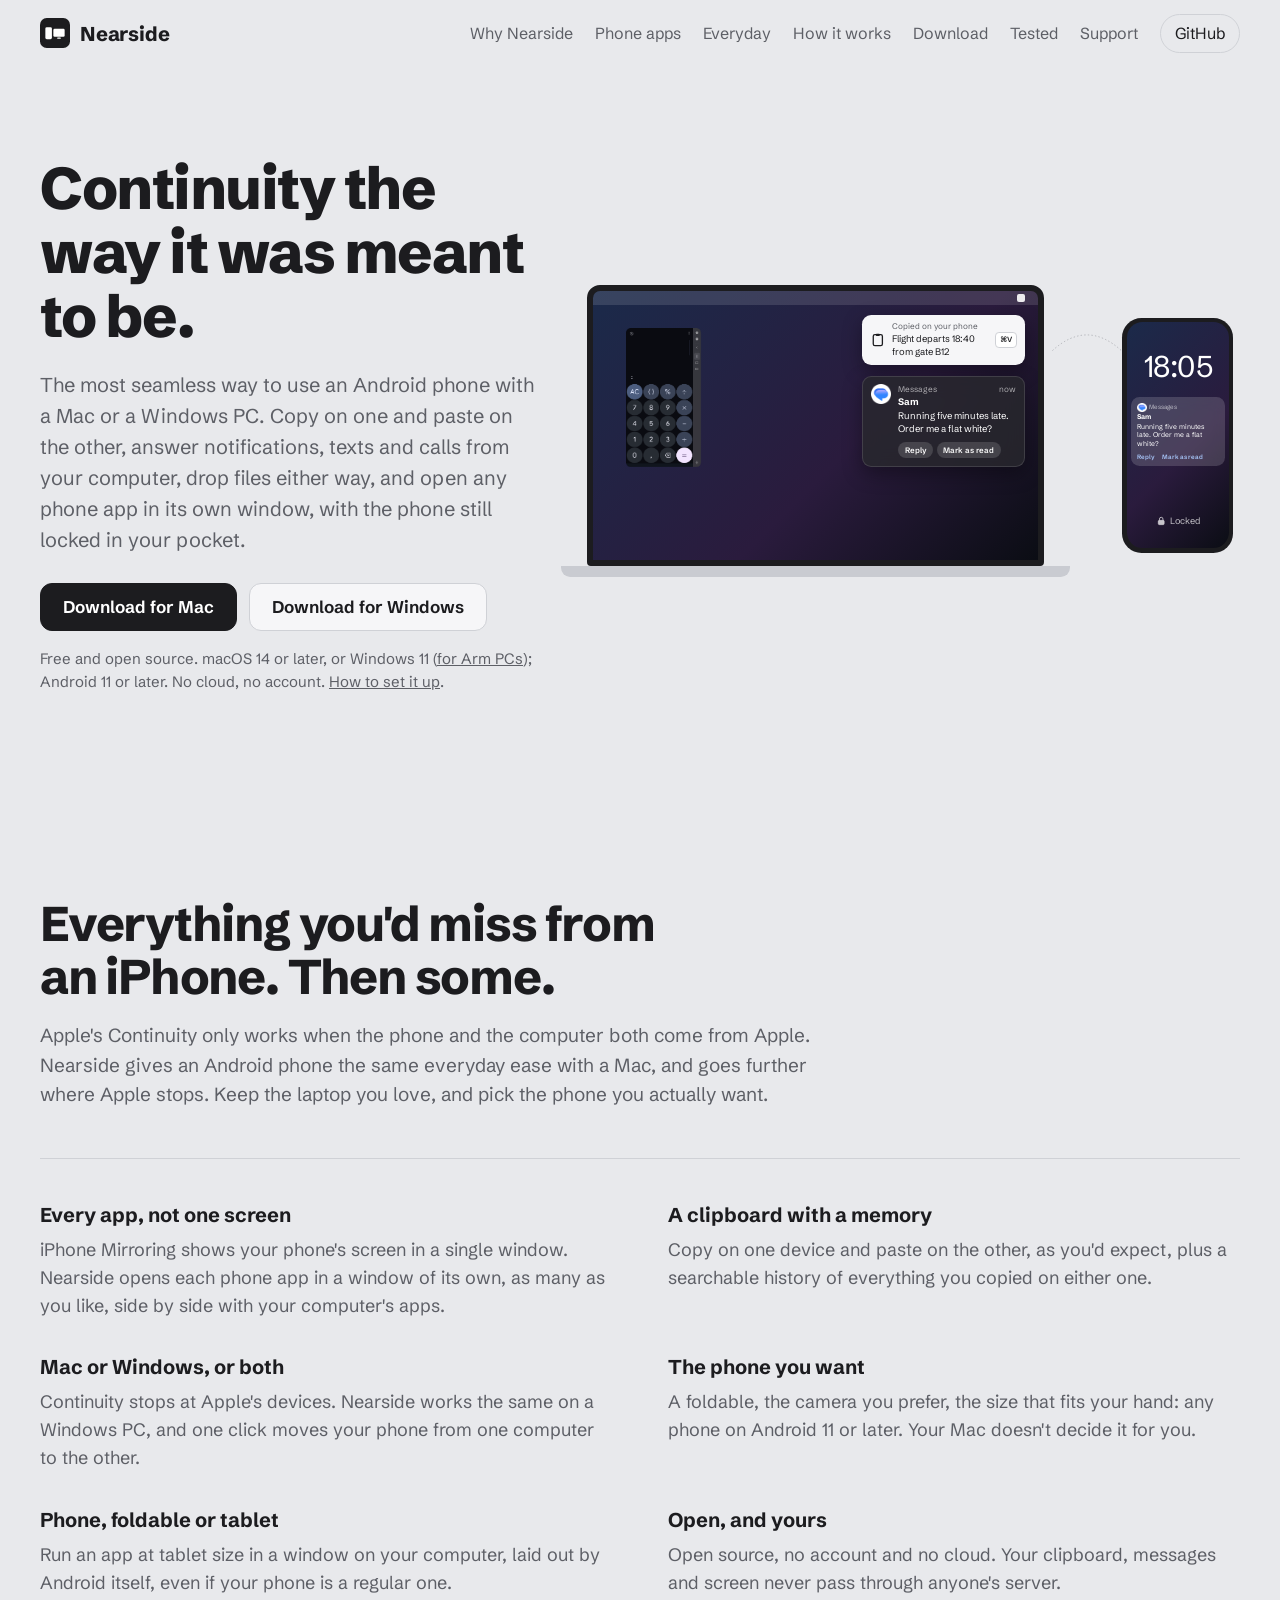
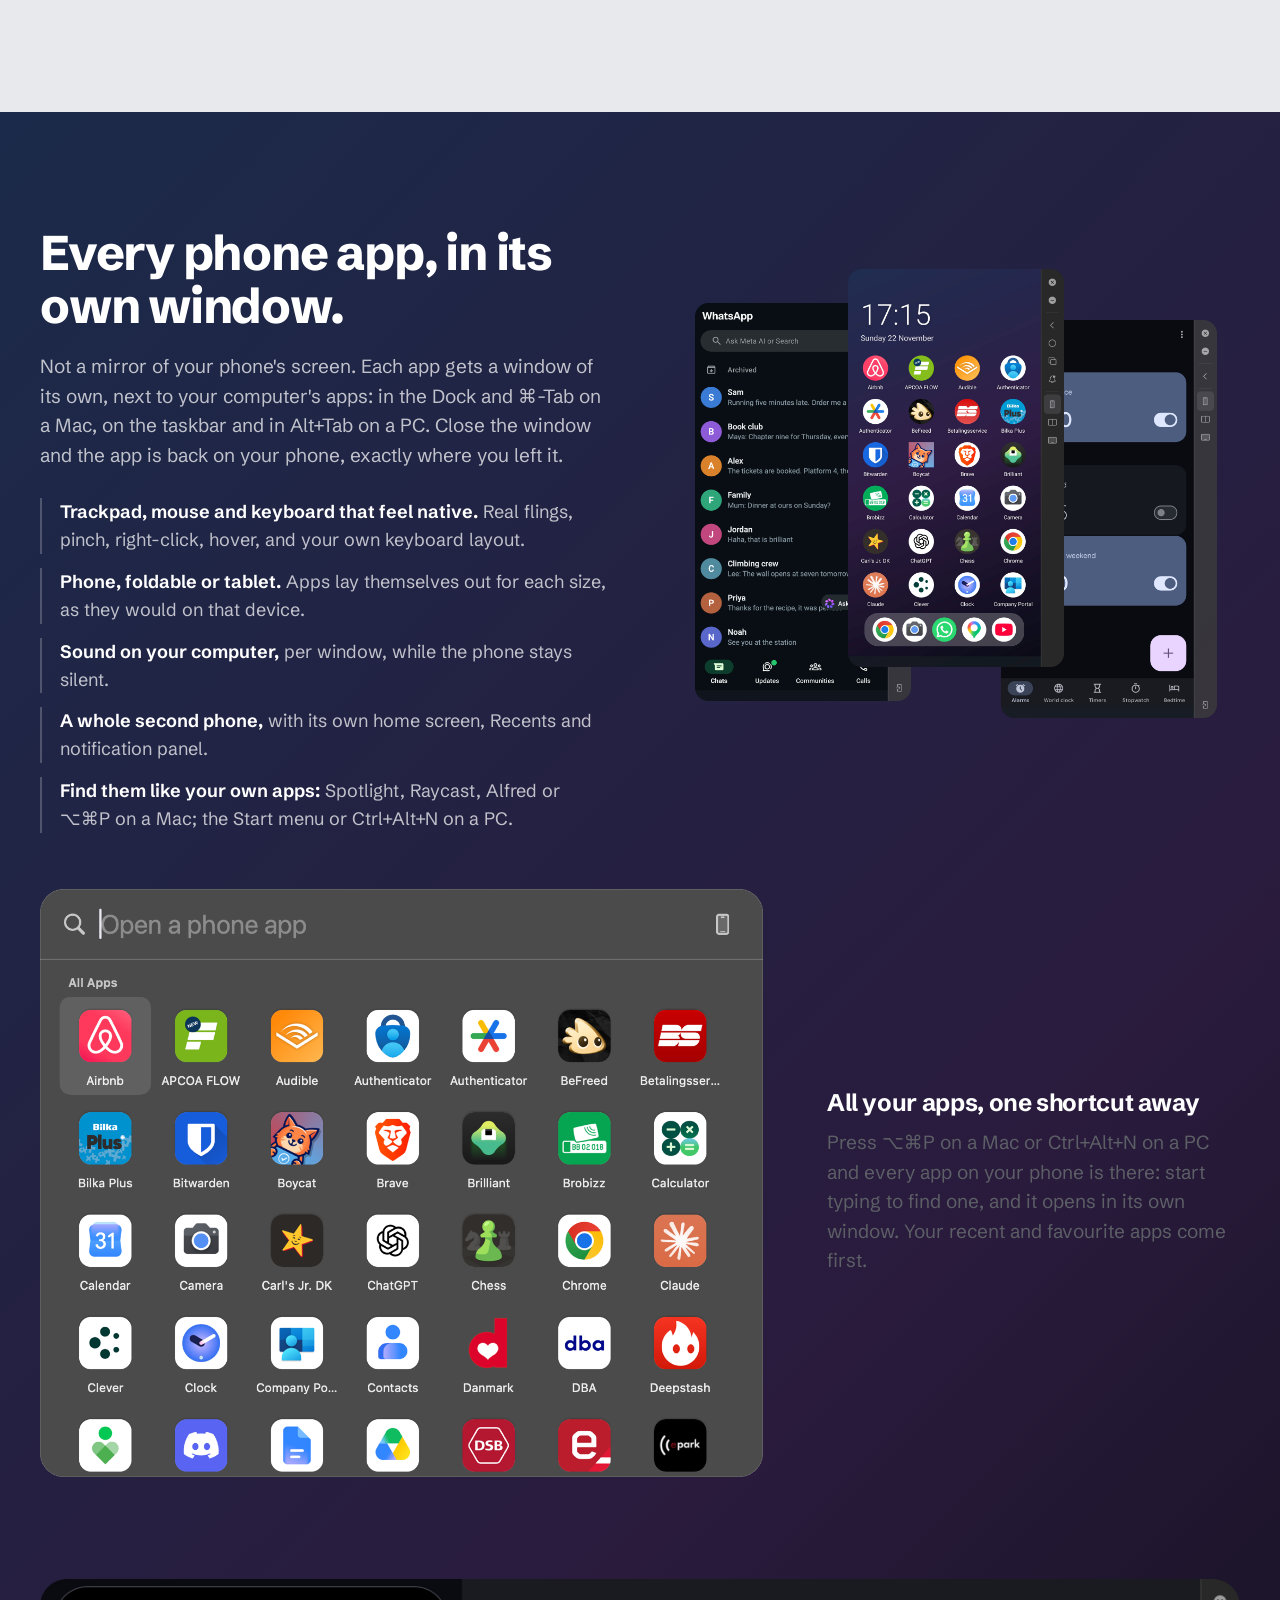
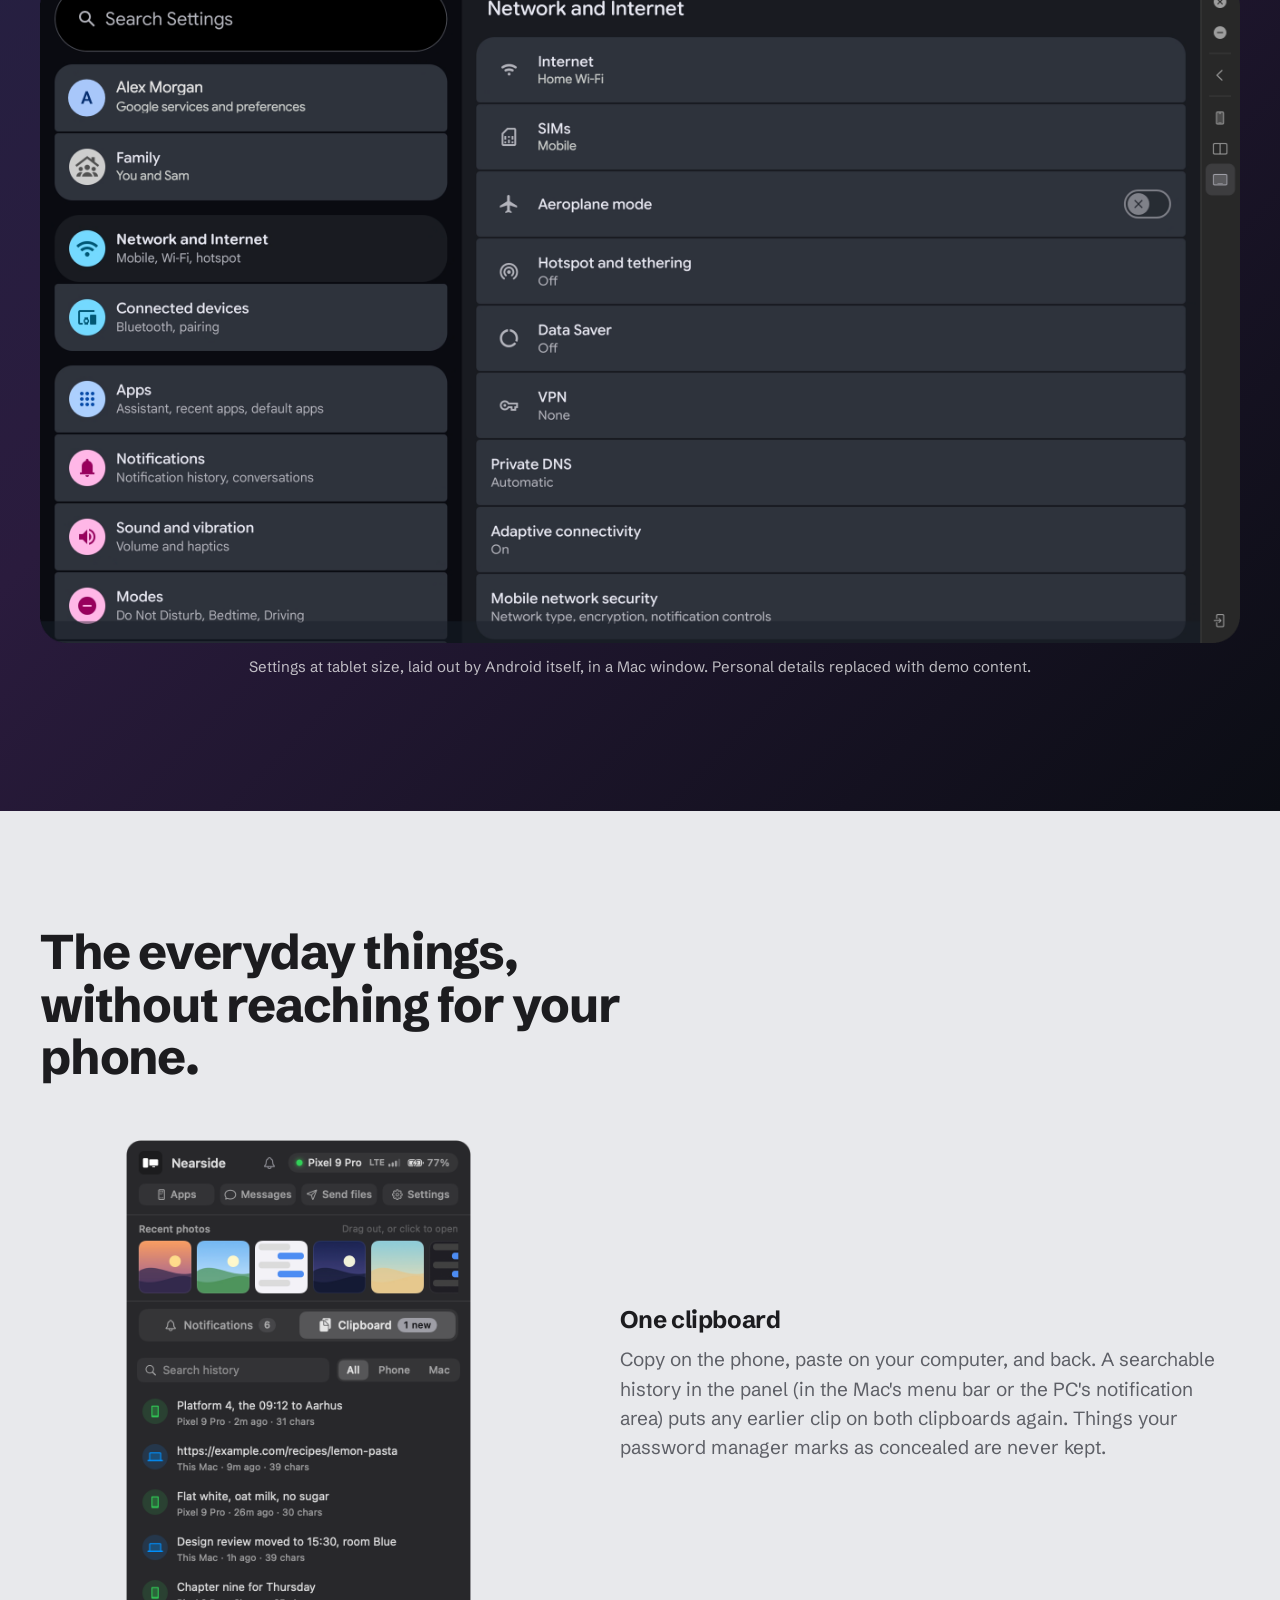
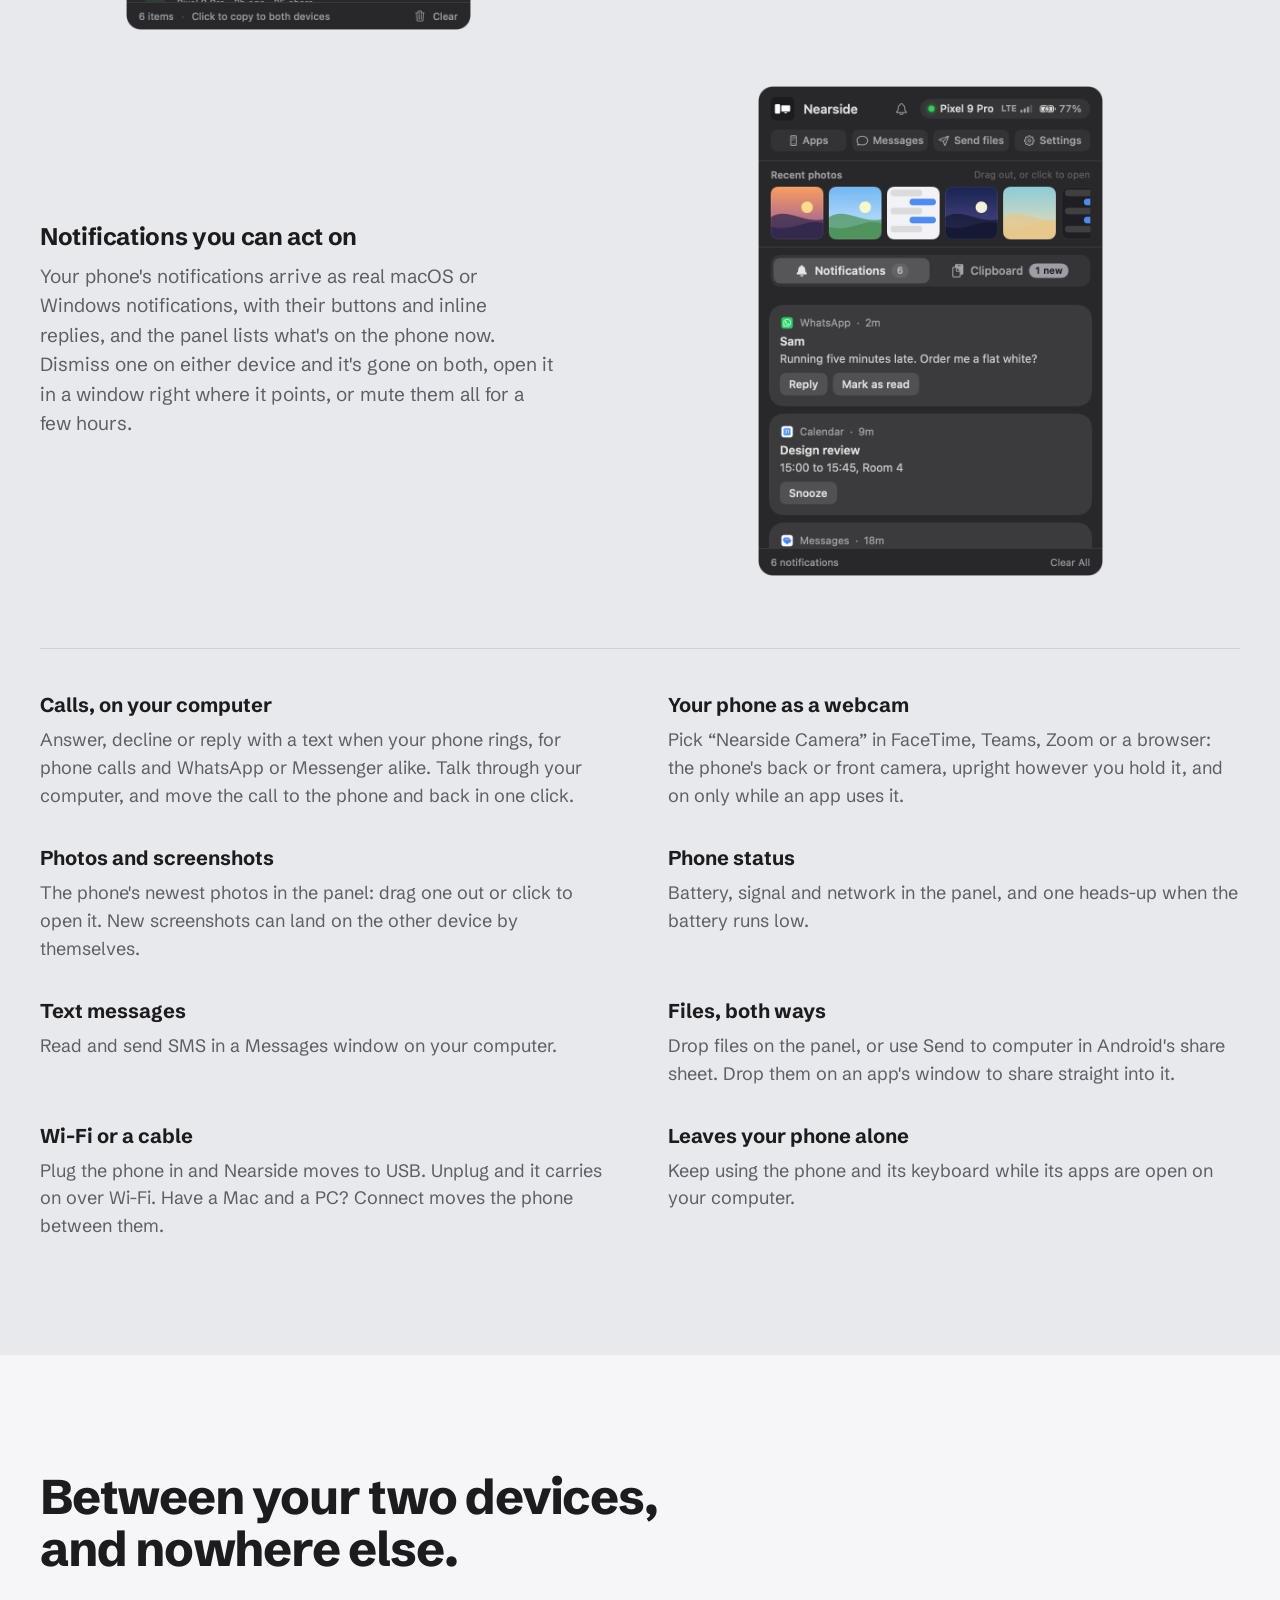
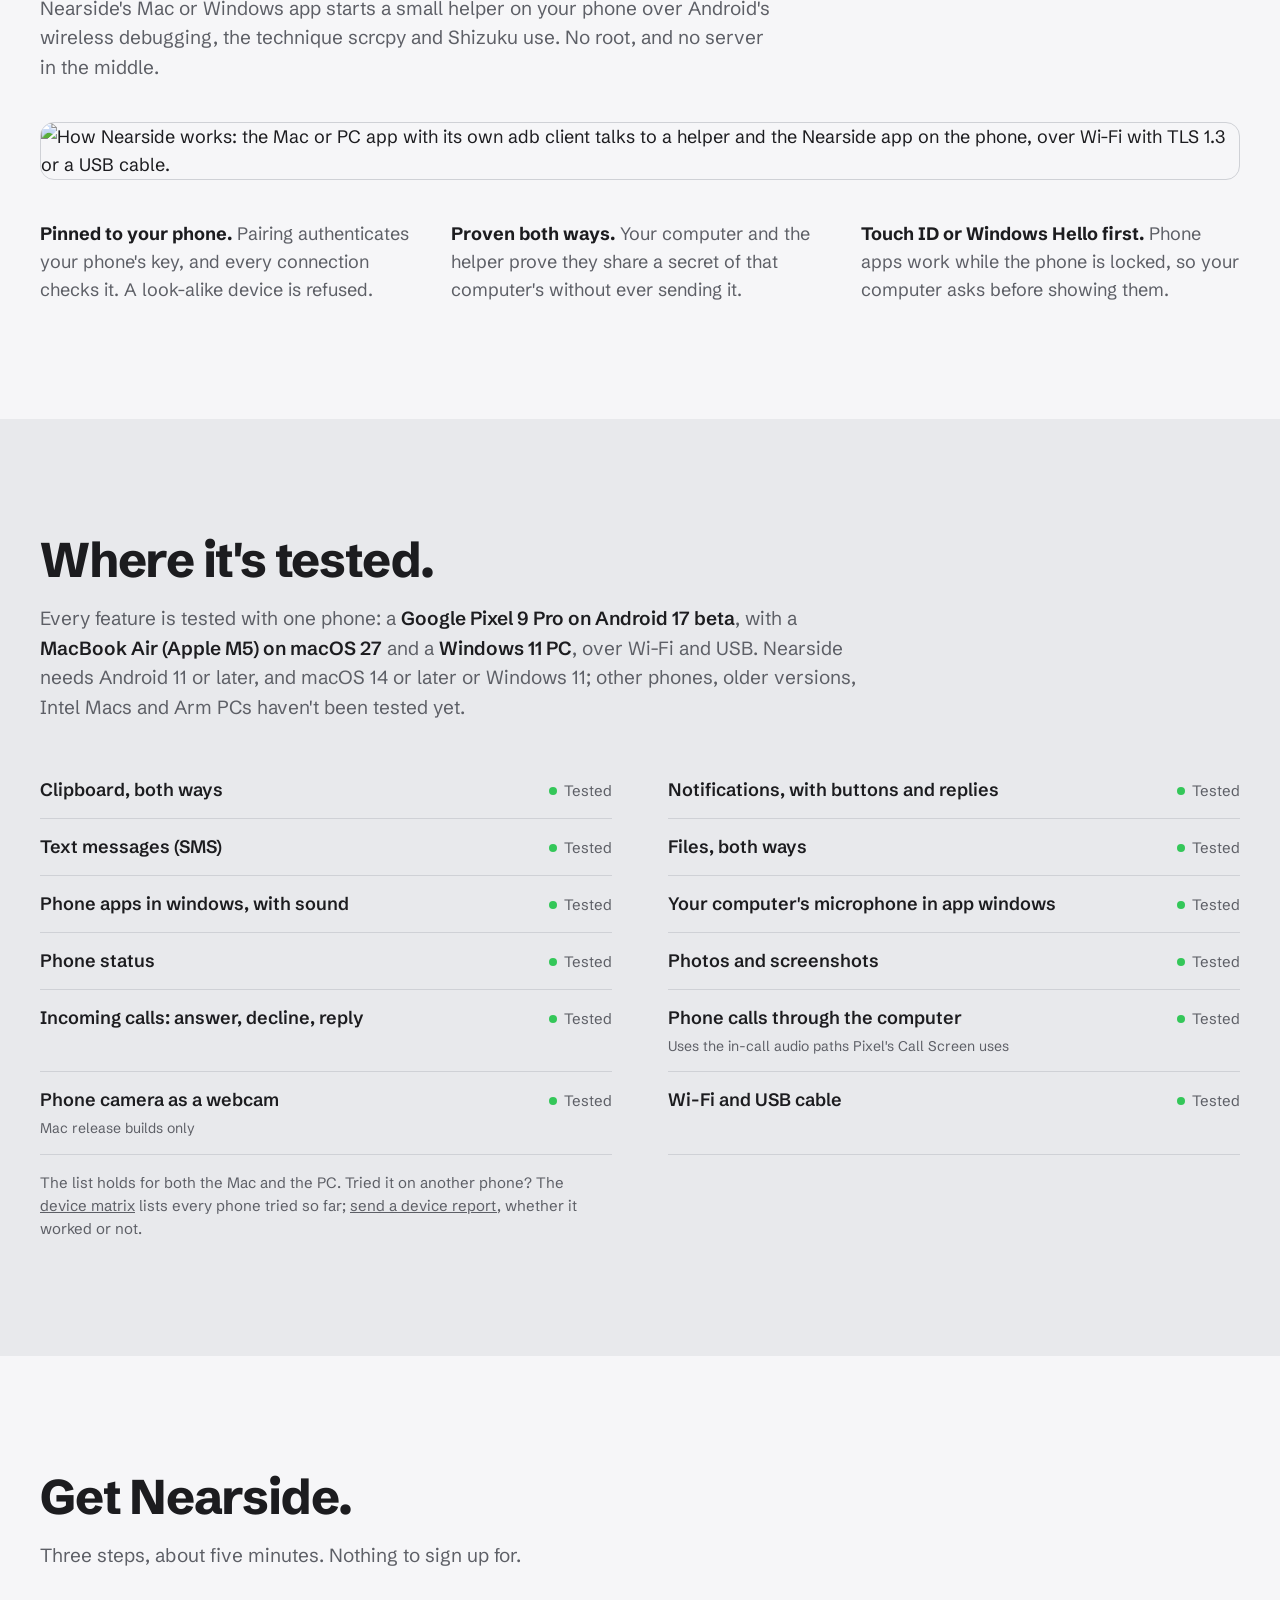
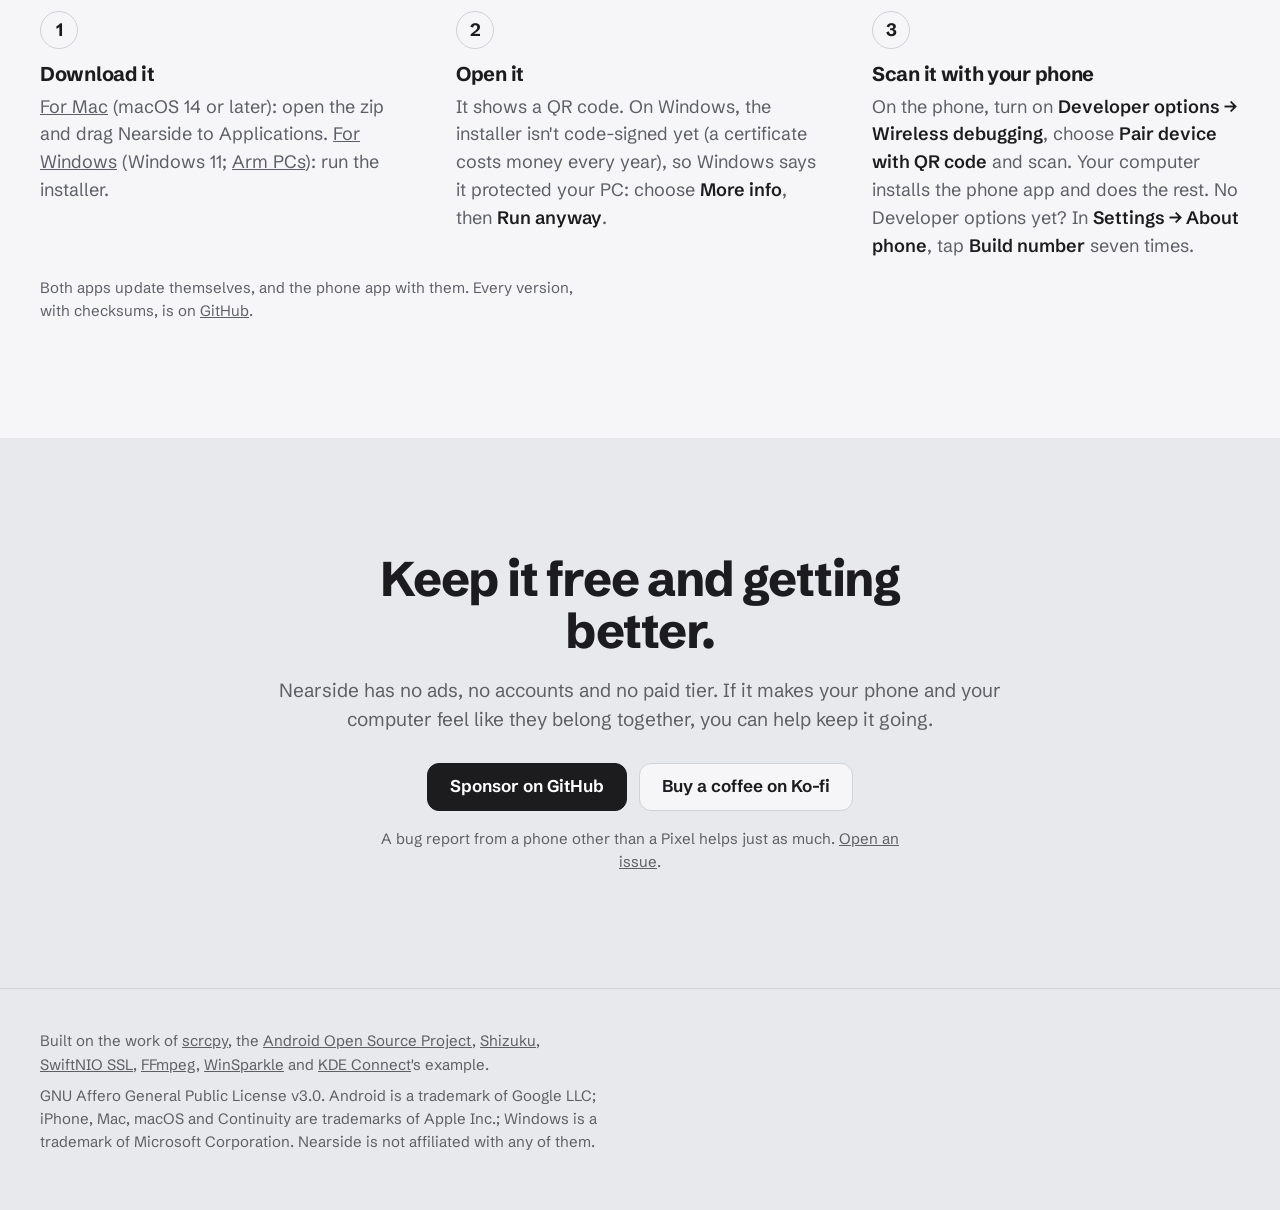
==== commit c325bbda: "README and site: download buttons, new tagline, current panel pictures - Download buttons link to re" ====
--- a/site/index.html
+++ b/site/index.html
@@ -5,7 +5,7 @@
 <meta name="viewport" content="width=device-width, initial-scale=1">
 <title>Nearside: Continuity for Android, on your Mac or PC</title>
 <meta name="description" content="The most seamless way to use an Android phone with a Mac or a Windows PC: one clipboard, notifications, texts and calls, files, and every phone app in its own window. Open source, no cloud, no account.">
-<meta property="og:title" content="Nearside: Continuity, without the lock-in">
+<meta property="og:title" content="Nearside: Continuity the way it was meant to be">
 <meta property="og:description" content="Use the Android phone you want with the Mac or PC you want: one clipboard, notifications, texts, calls, files and every phone app in its own window. Open source, no cloud.">
 <meta property="og:image" content="https://ramiejleh.github.io/Nearside/images/hero.jpg">
 <meta name="theme-color" content="#E8E9EC" media="(prefers-color-scheme: light)">
@@ -33,6 +33,7 @@
     <a href="#apps">Phone apps</a>
     <a href="#everyday">Everyday</a>
     <a href="#how">How it works</a>
+    <a href="#download">Download</a>
     <a href="#tested">Tested</a>
     <a href="#support">Support</a>
     <a class="pill" href="https://github.com/ramiejleh/Nearside">GitHub</a>
@@ -44,13 +45,13 @@
   <!-- The one orchestrated moment: things cross from the phone to the Mac. -->
   <section class="hero">
     <div class="hero-text">
-      <h1>Continuity, without the lock&#8209;in.</h1>
+      <h1>Continuity the way it was meant to be.</h1>
       <p class="lede">The most seamless way to use an Android phone with a Mac or a Windows PC. Copy on one and paste on the other, answer notifications, texts and calls from your computer, drop files either way, and open any phone app in its own window, with the phone still locked in your pocket.</p>
       <div class="actions">
-        <a class="button primary" href="https://github.com/ramiejleh/Nearside">View on GitHub</a>
-        <a class="button" href="#how">How it works</a>
-      </div>
-      <p class="fine">Free and open source. macOS 14 or later, or Windows 11; Android 11 or later. No cloud, no account.</p>
+        <a class="button primary" data-os="mac" href="https://github.com/ramiejleh/Nearside/releases/latest/download/Nearside-mac.zip">Download for Mac</a>
+        <a class="button" data-os="windows" href="https://github.com/ramiejleh/Nearside/releases/latest/download/Nearside-windows-x64.exe">Download for Windows</a>
+      </div>
+      <p class="fine">Free and open source. macOS 14 or later, or Windows 11 (<a href="https://github.com/ramiejleh/Nearside/releases/latest/download/Nearside-windows-arm64.exe">for Arm PCs</a>); Android 11 or later. No cloud, no account. <a href="#download">How to set it up</a>.</p>
     </div>
 
     <div class="stage" role="img" aria-label="A clip and a phone app travel from an Android phone to a Mac, then a message arrives on both at once">
@@ -153,7 +154,7 @@
       </div>
 
       <div class="pair flip">
-        <img src="images/window-notifications.png" alt="The phone window's notification panel with notifications, their buttons and reply" loading="lazy">
+        <img src="images/window-panel-notifications.png" alt="Nearside's panel: the phone's recent photos and its notifications, with their buttons (sample content)" loading="lazy">
         <div>
           <h3>Notifications you can act on</h3>
           <p>Your phone's notifications arrive as real macOS or Windows notifications, with their buttons and inline replies, and the panel lists what's on the phone now. Dismiss one on either device and it's gone on both, open it in a window right where it points, or mute them all for a few hours.</p>
@@ -212,6 +213,28 @@
     </div>
   </section>
 
+  <section id="download" class="download">
+    <div class="wrap">
+      <h2>Get Nearside.</h2>
+      <p class="intro">Three steps, about five minutes. Nothing to sign up for.</p>
+      <ol class="steps">
+        <li>
+          <h3>Download it</h3>
+          <p><a href="https://github.com/ramiejleh/Nearside/releases/latest/download/Nearside-mac.zip">For Mac</a> (macOS 14 or later): open the zip and drag Nearside to Applications. <a href="https://github.com/ramiejleh/Nearside/releases/latest/download/Nearside-windows-x64.exe">For Windows</a> (Windows 11; <a href="https://github.com/ramiejleh/Nearside/releases/latest/download/Nearside-windows-arm64.exe">Arm PCs</a>): run the installer.</p>
+        </li>
+        <li>
+          <h3>Open it</h3>
+          <p>It shows a QR code. On Windows, the installer isn't code-signed yet (a certificate costs money every year), so Windows says it protected your PC: choose <b>More info</b>, then <b>Run anyway</b>.</p>
+        </li>
+        <li>
+          <h3>Scan it with your phone</h3>
+          <p>On the phone, turn on <b>Developer options &rarr; Wireless debugging</b>, choose <b>Pair device with QR code</b> and scan. Your computer installs the phone app and does the rest. No Developer options yet? In <b>Settings &rarr; About phone</b>, tap <b>Build number</b> seven times.</p>
+        </li>
+      </ol>
+      <p class="fine">Both apps update themselves, and the phone app with them. Every version, with checksums, is on <a href="https://github.com/ramiejleh/Nearside/releases">GitHub</a>.</p>
+    </div>
+  </section>
+
   <section id="support" class="support">
     <div class="wrap">
       <h2>Keep it free and getting better.</h2>
@@ -225,6 +248,15 @@
   </section>
 
 </main>
+
+<script>
+  // On Windows, the Windows download comes first.
+  if (/Windows/.test(navigator.userAgent)) {
+    const mac = document.querySelector('[data-os="mac"]'), win = document.querySelector('[data-os="windows"]');
+    mac.classList.remove('primary'); win.classList.add('primary');
+    win.parentNode.insertBefore(win, mac);
+  }
+</script>
 
 <footer class="foot">
   <div class="wrap">
--- a/site/styles.css
+++ b/site/styles.css
@@ -112,7 +112,7 @@
 .mini-mark { width: 1.2cqw; height: 1.2cqw; border-radius: .3cqw; background: #fff; opacity: .9; }
 
 .landed { position: absolute; }
-.window-landed { left: 4cqw; top: 4.5cqw; width: 14cqw; }
+.window-landed { left: 5.1cqw; top: 5.6cqw; width: 11.5cqw; }
 .toast, .banner {
   right: 2cqw; width: 25cqw; border-radius: 1.4cqw; font-size: 1.45cqw; line-height: 1.35;
   box-shadow: 0 1cqw 3cqw rgba(0, 0, 0, .35); display: flex; align-items: center; gap: 1.1cqw;
@@ -209,19 +209,20 @@
 .facts li { padding-left: 18px; border-left: 2px solid rgba(255, 255, 255, .22); }
 
 .windows { position: relative; aspect-ratio: 1 / 1; }
-.windows .w { position: absolute; width: 46%; }
-.w1 { left: 0; top: 6%; z-index: 1; }
-.w2 { left: 27%; top: 0; z-index: 2; }
-.w3 { left: 54%; top: 9%; z-index: 1; }
+/* The windows themselves (no shadow margin in the pictures): as large as before, no larger. */
+.windows .w { position: absolute; width: 38%; }
+.w1 { left: 4%; top: 10%; z-index: 1; }
+.w2 { left: 31%; top: 4%; z-index: 2; }
+.w3 { left: 58%; top: 13%; z-index: 1; }
 
 .wide { margin-top: clamp(56px, 8vw, 110px); }
 .wide img { width: 100%; }
 figcaption { margin-top: 12px; font-size: 15px; color: var(--on-dusk-soft); text-align: center; }
 
 /* Everyday */
-.why, .everyday, .how, .tested, .support { padding: clamp(64px, 9vw, 128px) 0; }
+.why, .everyday, .how, .download, .tested, .support { padding: clamp(64px, 9vw, 128px) 0; }
 .pair { display: grid; grid-template-columns: minmax(0, 5fr) minmax(0, 6fr); gap: clamp(28px, 5vw, 80px); align-items: center; margin-top: 56px; }
-.pair img { width: min(100%, 420px); justify-self: center; }
+.pair img { width: min(100%, 345px); max-height: 78vh; object-fit: contain; justify-self: center; }
 .pair p { margin-top: 12px; color: var(--soft); font-size: 19px; }
 .pair.flip > img { order: 2; }
 .pair.launcher { grid-template-columns: minmax(0, 7fr) minmax(0, 4fr); }
@@ -244,6 +245,16 @@
 .promises b { color: var(--ink); }
 @media (max-width: 800px) { .promises { grid-template-columns: 1fr; } }
 
+
+/* Get Nearside: three steps. */
+.download { background: var(--surface); }
+.steps { list-style: none; counter-reset: step; margin: 40px 0 0; padding: 0; display: grid; grid-template-columns: repeat(3, minmax(0, 1fr)); gap: 32px 48px; }
+.steps li { counter-increment: step; }
+.steps li::before { content: counter(step); display: grid; place-items: center; width: 36px; height: 36px; border-radius: 50%; border: 1.5px solid var(--line); font-weight: 700; margin-bottom: 14px; }
+.steps h3 { font-size: 20px; }
+.steps p { margin-top: 8px; color: var(--soft); }
+.steps b { color: var(--ink); font-weight: 600; }
+@media (max-width: 800px) { .steps { grid-template-columns: 1fr; } }
 
 /* Support */
 .support { text-align: center; }
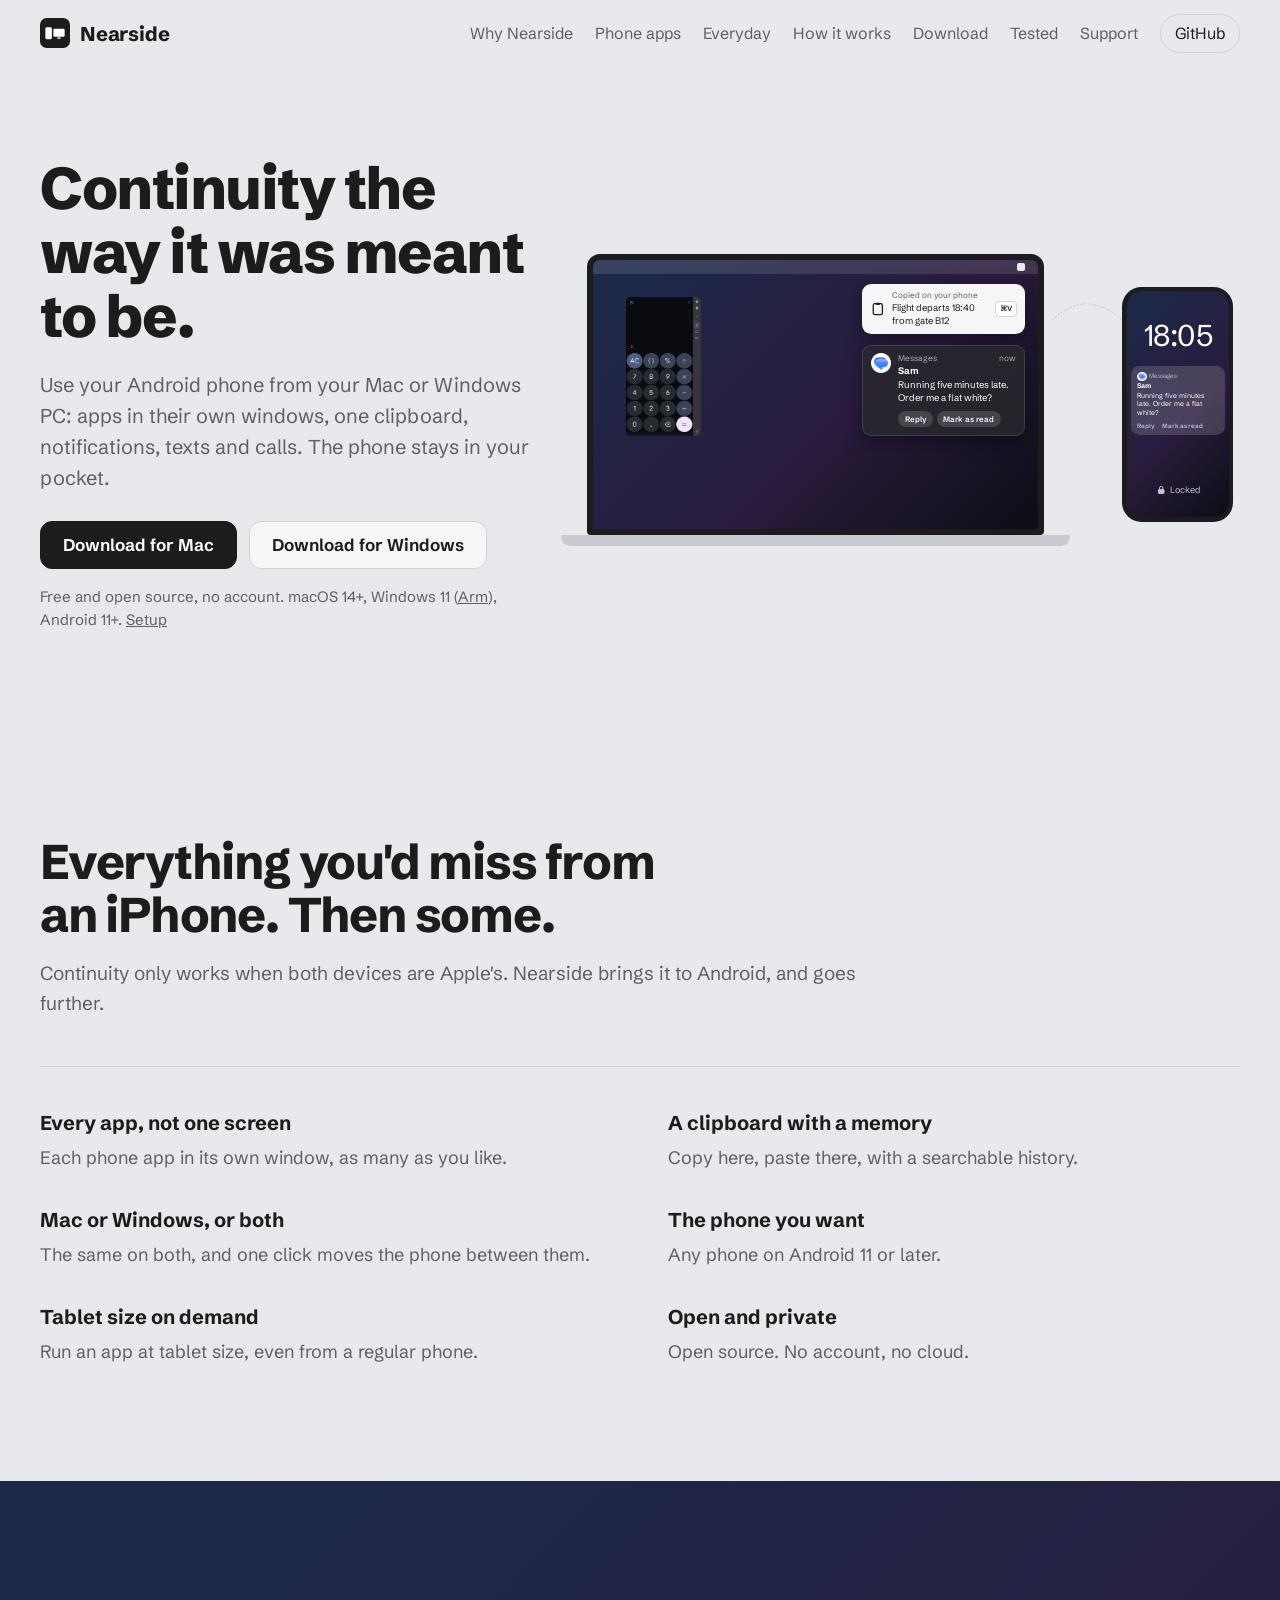
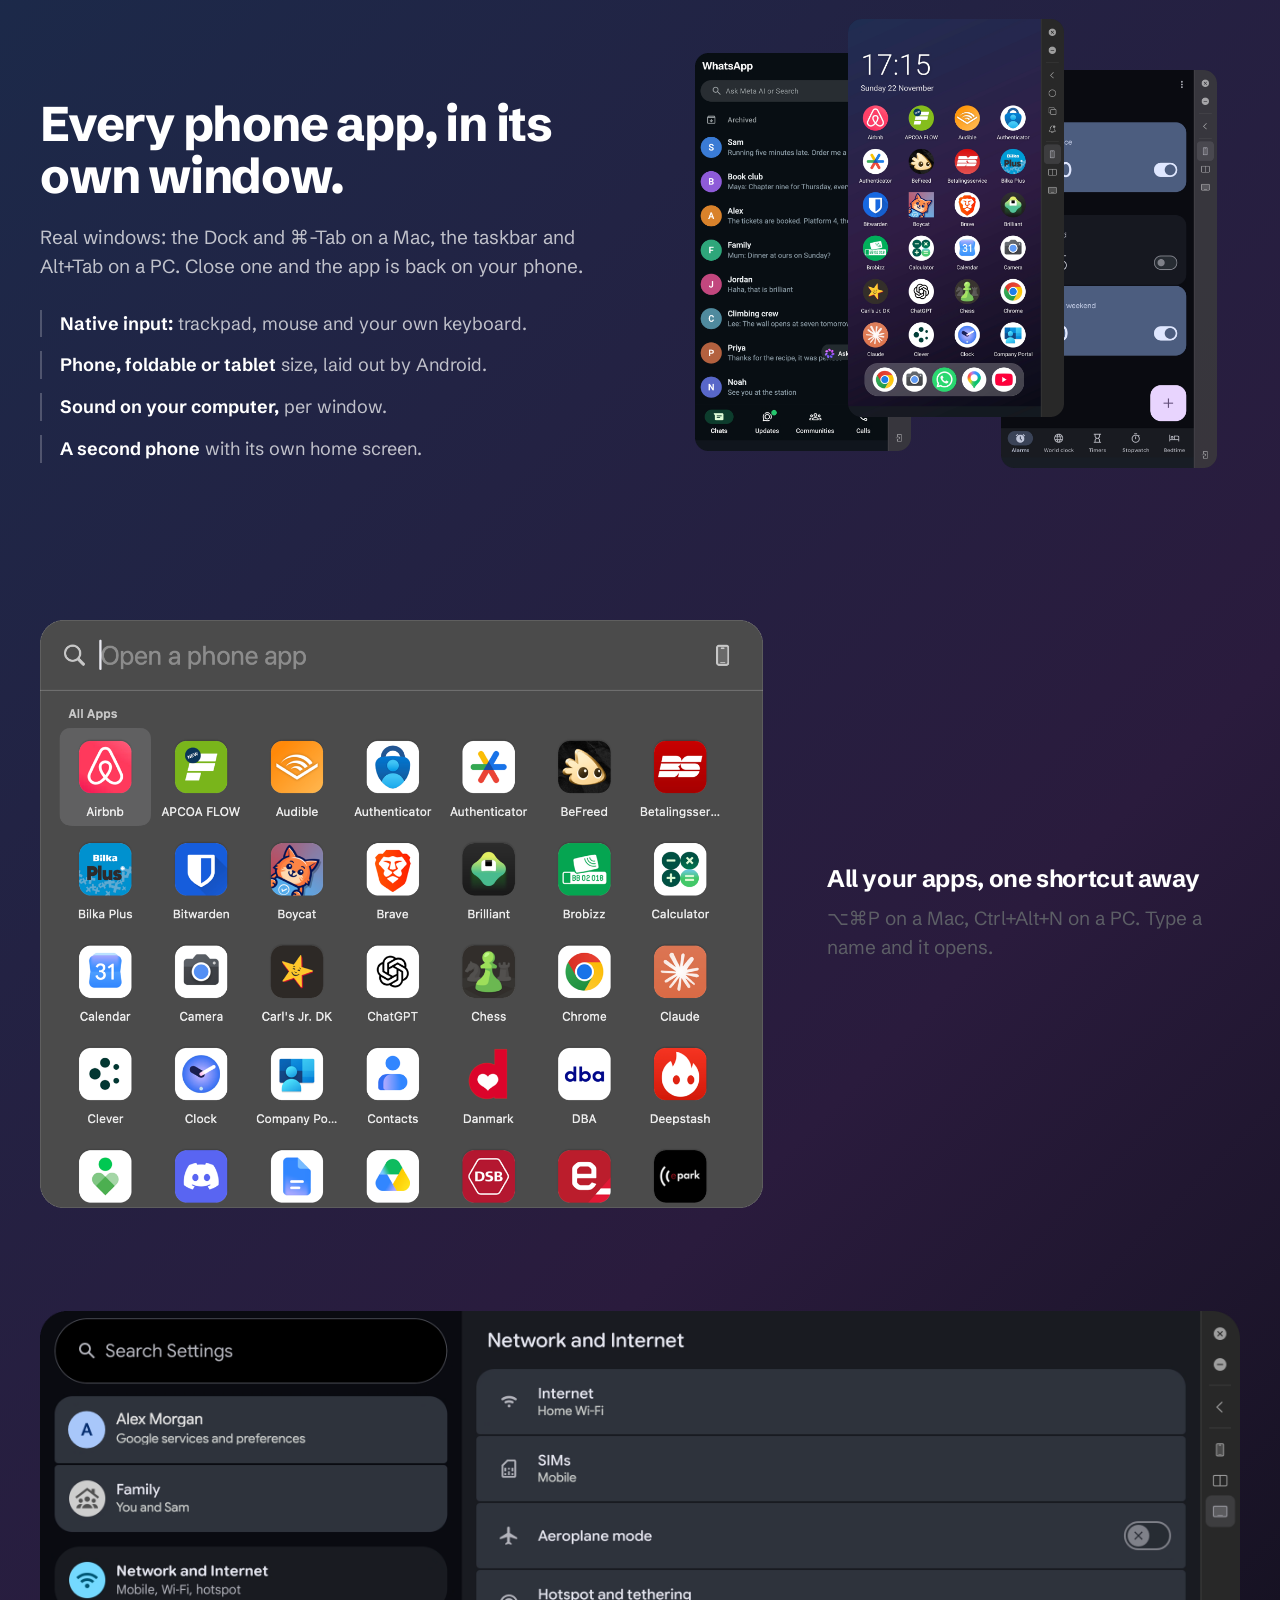
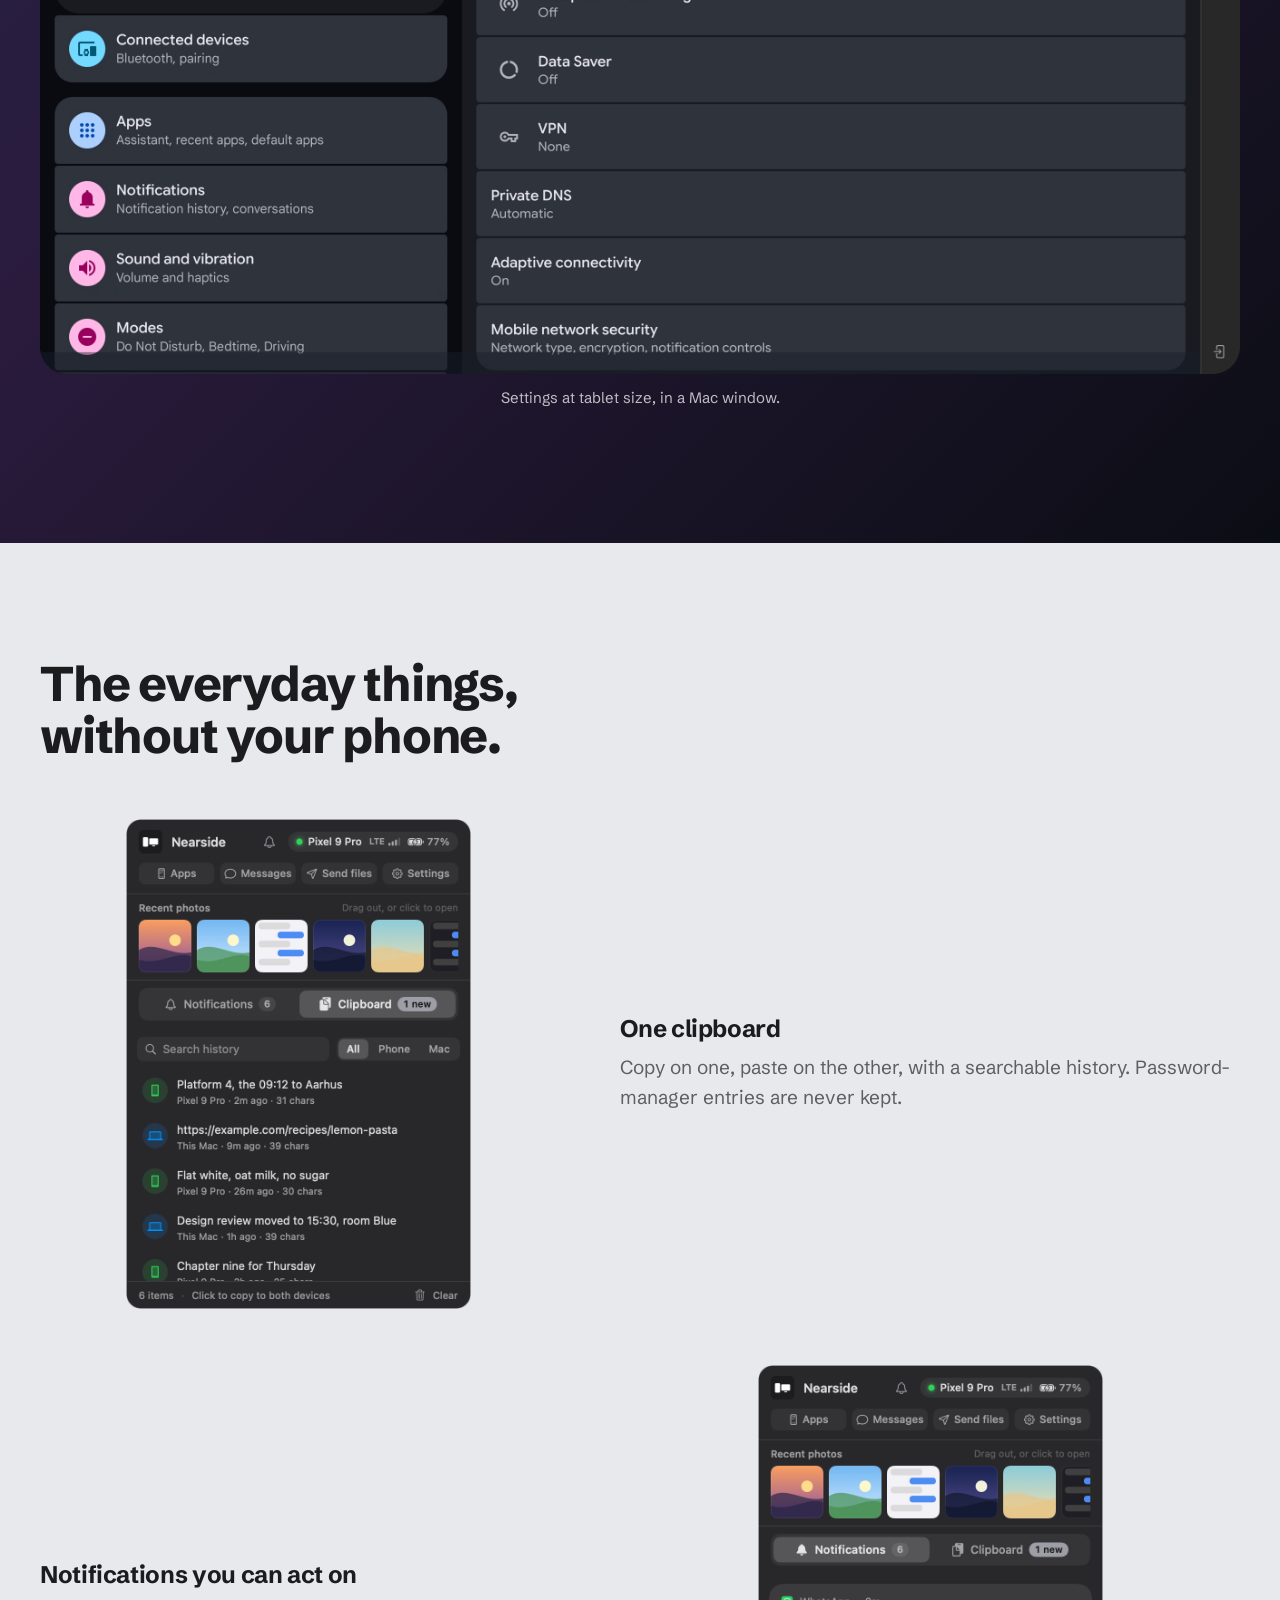
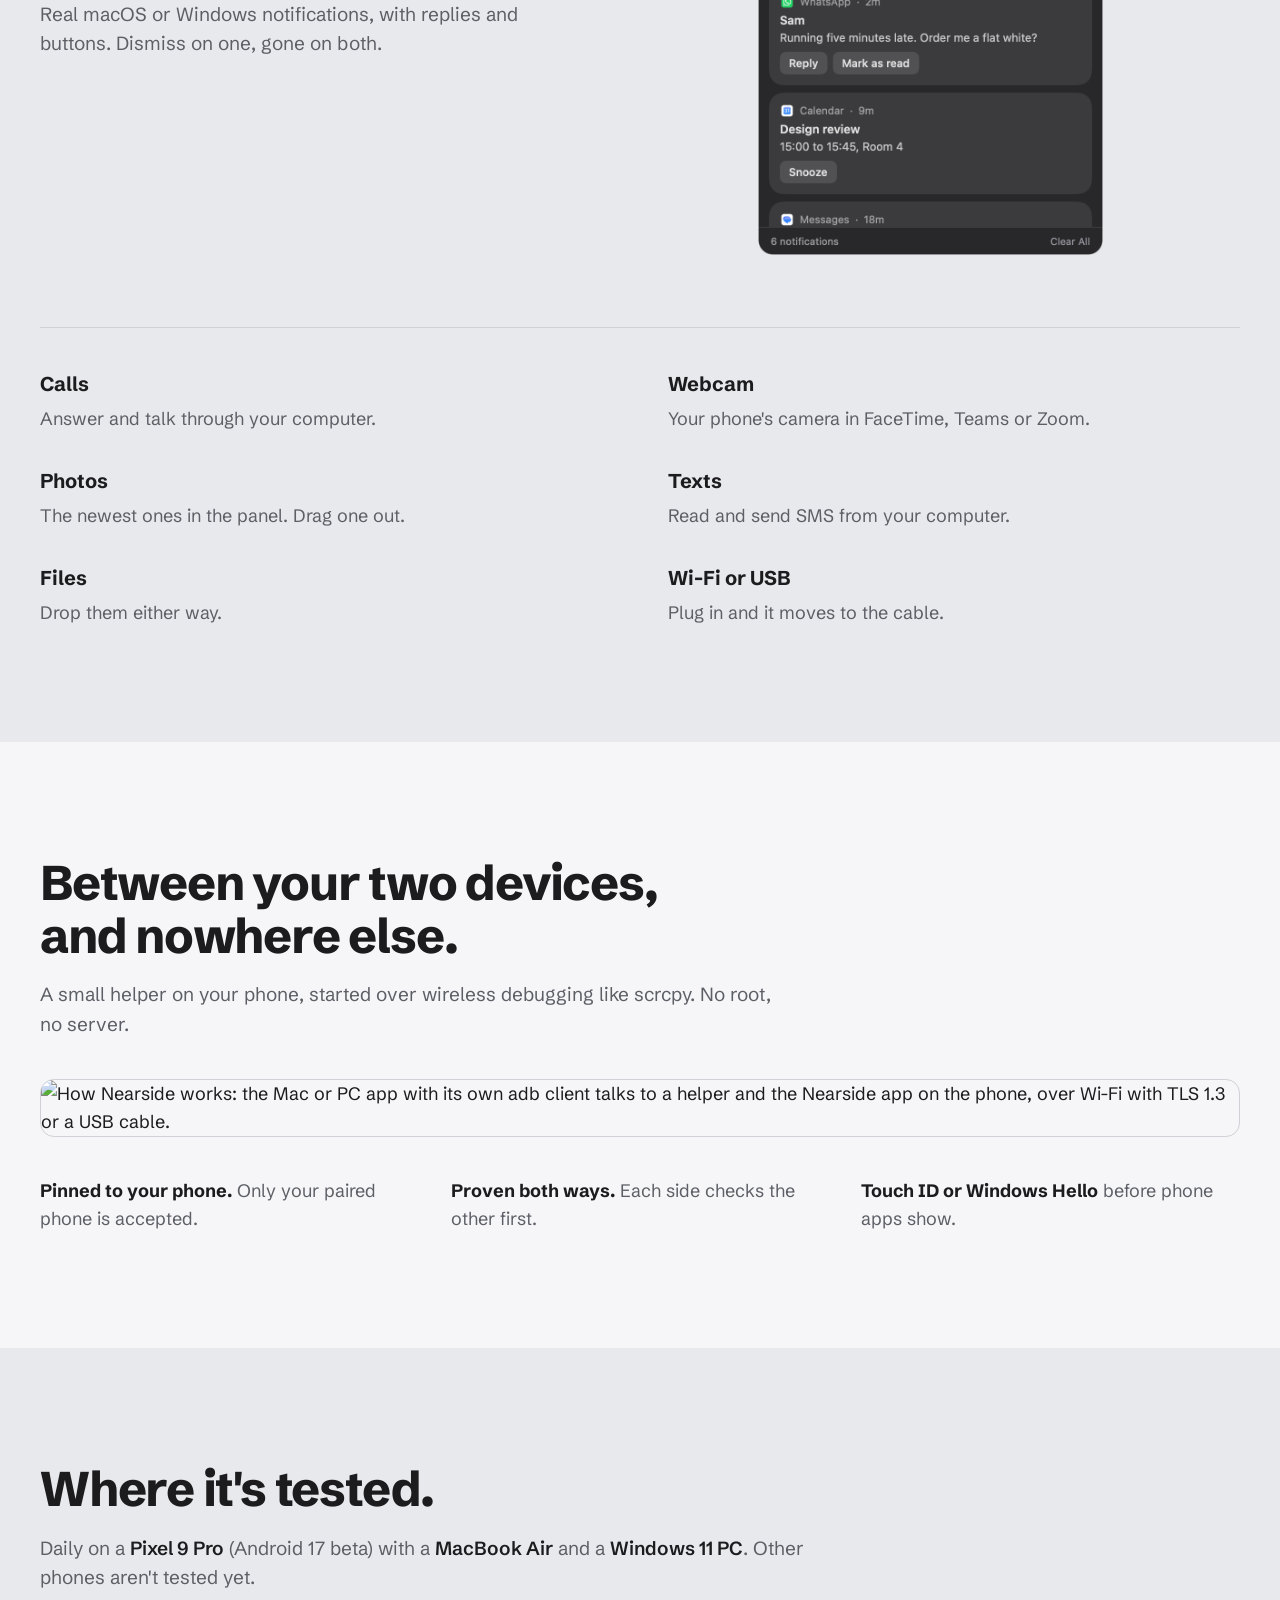
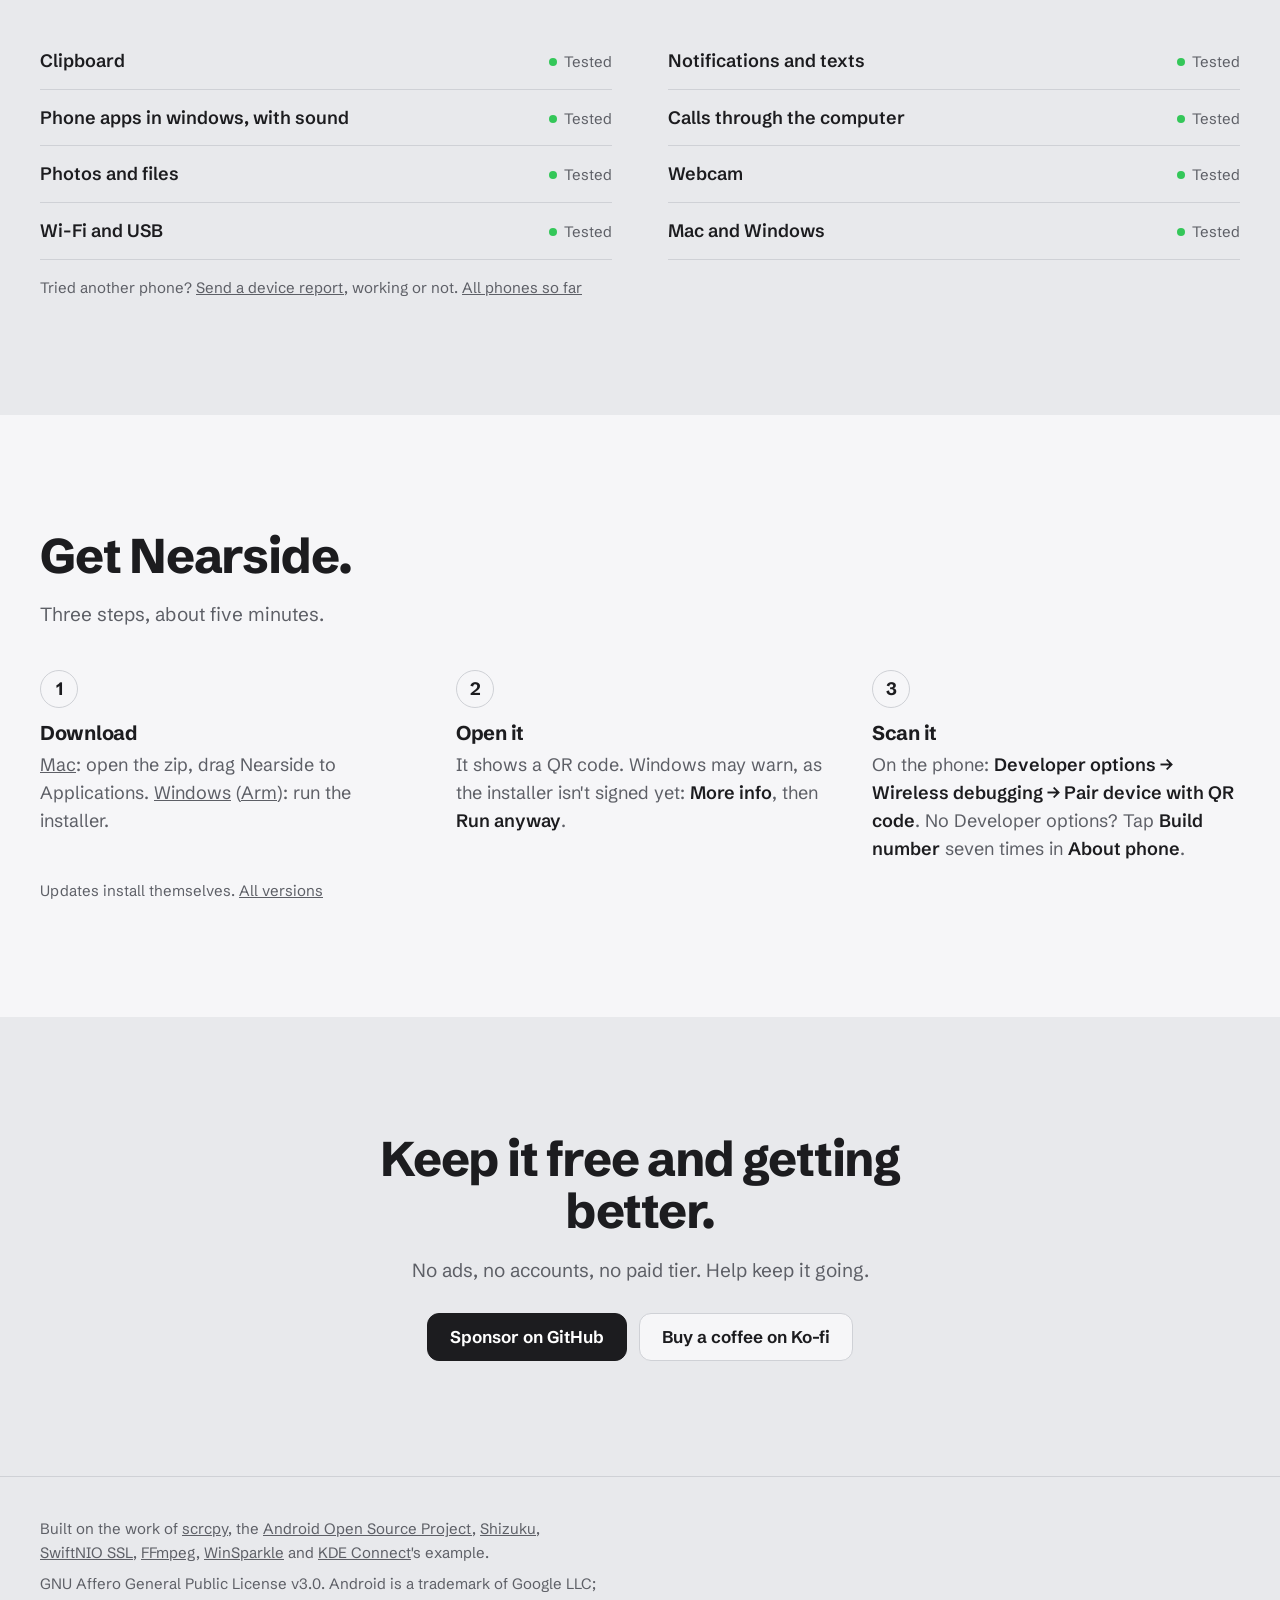
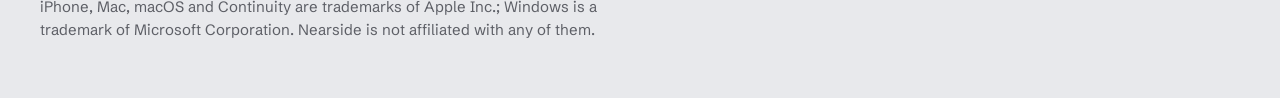
==== commit 6067533d: "Site: shorter copy throughout; on phones the animation comes right after the headline README: the do" ====
--- a/site/index.html
+++ b/site/index.html
@@ -46,12 +46,12 @@
   <section class="hero">
     <div class="hero-text">
       <h1>Continuity the way it was meant to be.</h1>
-      <p class="lede">The most seamless way to use an Android phone with a Mac or a Windows PC. Copy on one and paste on the other, answer notifications, texts and calls from your computer, drop files either way, and open any phone app in its own window, with the phone still locked in your pocket.</p>
+      <p class="lede">Use your Android phone from your Mac or Windows PC: apps in their own windows, one clipboard, notifications, texts and calls. The phone stays in your pocket.</p>
       <div class="actions">
         <a class="button primary" data-os="mac" href="https://github.com/ramiejleh/Nearside/releases/latest/download/Nearside-mac.zip">Download for Mac</a>
         <a class="button" data-os="windows" href="https://github.com/ramiejleh/Nearside/releases/latest/download/Nearside-windows-x64.exe">Download for Windows</a>
       </div>
-      <p class="fine">Free and open source. macOS 14 or later, or Windows 11 (<a href="https://github.com/ramiejleh/Nearside/releases/latest/download/Nearside-windows-arm64.exe">for Arm PCs</a>); Android 11 or later. No cloud, no account. <a href="#download">How to set it up</a>.</p>
+      <p class="fine">Free and open source, no account. macOS 14+, Windows 11 (<a href="https://github.com/ramiejleh/Nearside/releases/latest/download/Nearside-windows-arm64.exe">Arm</a>), Android 11+. <a href="#download">Setup</a></p>
     </div>
 
     <div class="stage" role="img" aria-label="A clip and a phone app travel from an Android phone to a Mac, then a message arrives on both at once">
@@ -97,14 +97,14 @@
   <section id="why" class="why">
     <div class="wrap">
       <h2>Everything you'd miss from an iPhone. Then some.</h2>
-      <p class="intro">Apple's Continuity only works when the phone and the computer both come from Apple. Nearside gives an Android phone the same everyday ease with a Mac, and goes further where Apple stops. Keep the laptop you love, and pick the phone you actually want.</p>
+      <p class="intro">Continuity only works when both devices are Apple's. Nearside brings it to Android, and goes further.</p>
       <dl class="more">
-        <div><dt>Every app, not one screen</dt><dd>iPhone Mirroring shows your phone's screen in a single window. Nearside opens each phone app in a window of its own, as many as you like, side by side with your computer's apps.</dd></div>
-        <div><dt>A clipboard with a memory</dt><dd>Copy on one device and paste on the other, as you'd expect, plus a searchable history of everything you copied on either one.</dd></div>
-        <div><dt>Mac or Windows, or both</dt><dd>Continuity stops at Apple's devices. Nearside works the same on a Windows PC, and one click moves your phone from one computer to the other.</dd></div>
-        <div><dt>The phone you want</dt><dd>A foldable, the camera you prefer, the size that fits your hand: any phone on Android 11 or later. Your Mac doesn't decide it for you.</dd></div>
-        <div><dt>Phone, foldable or tablet</dt><dd>Run an app at tablet size in a window on your computer, laid out by Android itself, even if your phone is a regular one.</dd></div>
-        <div><dt>Open, and yours</dt><dd>Open source, no account and no cloud. Your clipboard, messages and screen never pass through anyone's server.</dd></div>
+        <div><dt>Every app, not one screen</dt><dd>Each phone app in its own window, as many as you like.</dd></div>
+        <div><dt>A clipboard with a memory</dt><dd>Copy here, paste there, with a searchable history.</dd></div>
+        <div><dt>Mac or Windows, or both</dt><dd>The same on both, and one click moves the phone between them.</dd></div>
+        <div><dt>The phone you want</dt><dd>Any phone on Android 11 or later.</dd></div>
+        <div><dt>Tablet size on demand</dt><dd>Run an app at tablet size, even from a regular phone.</dd></div>
+        <div><dt>Open and private</dt><dd>Open source. No account, no cloud.</dd></div>
       </dl>
     </div>
   </section>
@@ -113,13 +113,12 @@
     <div class="wrap split">
       <div class="copy">
         <h2>Every phone app, in its own window.</h2>
-        <p>Not a mirror of your phone's screen. Each app gets a window of its own, next to your computer's apps: in the Dock and ⌘-Tab on a Mac, on the taskbar and in Alt+Tab on a PC. Close the window and the app is back on your phone, exactly where you left it.</p>
+        <p>Real windows: the Dock and ⌘-Tab on a Mac, the taskbar and Alt+Tab on a PC. Close one and the app is back on your phone.</p>
         <ul class="facts">
-          <li><b>Trackpad, mouse and keyboard that feel native.</b> Real flings, pinch, right-click, hover, and your own keyboard layout.</li>
-          <li><b>Phone, foldable or tablet.</b> Apps lay themselves out for each size, as they would on that device.</li>
-          <li><b>Sound on your computer,</b> per window, while the phone stays silent.</li>
-          <li><b>A whole second phone,</b> with its own home screen, Recents and notification panel.</li>
-          <li><b>Find them like your own apps:</b> Spotlight, Raycast, Alfred or ⌥⌘P on a Mac; the Start menu or Ctrl+Alt+N on a PC.</li>
+          <li><b>Native input:</b> trackpad, mouse and your own keyboard.</li>
+          <li><b>Phone, foldable or tablet</b> size, laid out by Android.</li>
+          <li><b>Sound on your computer,</b> per window.</li>
+          <li><b>A second phone</b> with its own home screen.</li>
         </ul>
       </div>
       <div class="windows" aria-hidden="true">
@@ -132,24 +131,24 @@
       <img src="images/window-launcher.png" alt="Nearside's launcher on a Mac: a search field and every app on the phone" loading="lazy">
       <div>
         <h3>All your apps, one shortcut away</h3>
-        <p>Press ⌥⌘P on a Mac or Ctrl+Alt+N on a PC and every app on your phone is there: start typing to find one, and it opens in its own window. Your recent and favourite apps come first.</p>
+        <p>⌥⌘P on a Mac, Ctrl+Alt+N on a PC. Type a name and it opens.</p>
       </div>
     </div>
     <figure class="wrap wide">
       <img src="images/window-tablet.png" alt="Android Settings in a Mac window at tablet size, in its two-pane layout" loading="lazy">
-      <figcaption>Settings at tablet size, laid out by Android itself, in a Mac window. Personal details replaced with demo content.</figcaption>
+      <figcaption>Settings at tablet size, in a Mac window.</figcaption>
     </figure>
   </section>
 
   <section id="everyday" class="everyday">
     <div class="wrap">
-      <h2>The everyday things, without reaching for your phone.</h2>
+      <h2>The everyday things, without your phone.</h2>
 
       <div class="pair">
         <img src="images/window-panel.png" alt="Nearside's menu-bar panel with clipboard history from the phone and the Mac (sample clips)" loading="lazy">
         <div>
           <h3>One clipboard</h3>
-          <p>Copy on the phone, paste on your computer, and back. A searchable history in the panel (in the Mac's menu bar or the PC's notification area) puts any earlier clip on both clipboards again. Things your password manager marks as concealed are never kept.</p>
+          <p>Copy on one, paste on the other, with a searchable history. Password-manager entries are never kept.</p>
         </div>
       </div>
 
@@ -157,19 +156,17 @@
         <img src="images/window-panel-notifications.png" alt="Nearside's panel: the phone's recent photos and its notifications, with their buttons (sample content)" loading="lazy">
         <div>
           <h3>Notifications you can act on</h3>
-          <p>Your phone's notifications arrive as real macOS or Windows notifications, with their buttons and inline replies, and the panel lists what's on the phone now. Dismiss one on either device and it's gone on both, open it in a window right where it points, or mute them all for a few hours.</p>
+          <p>Real macOS or Windows notifications, with replies and buttons. Dismiss on one, gone on both.</p>
         </div>
       </div>
 
       <dl class="more">
-        <div><dt>Calls, on your computer</dt><dd>Answer, decline or reply with a text when your phone rings, for phone calls and WhatsApp or Messenger alike. Talk through your computer, and move the call to the phone and back in one click.</dd></div>
-        <div><dt>Your phone as a webcam</dt><dd>Pick “Nearside Camera” in FaceTime, Teams, Zoom or a browser: the phone's back or front camera, upright however you hold it, and on only while an app uses it.</dd></div>
-        <div><dt>Photos and screenshots</dt><dd>The phone's newest photos in the panel: drag one out or click to open it. New screenshots can land on the other device by themselves.</dd></div>
-        <div><dt>Phone status</dt><dd>Battery, signal and network in the panel, and one heads-up when the battery runs low.</dd></div>
-        <div><dt>Text messages</dt><dd>Read and send SMS in a Messages window on your computer.</dd></div>
-        <div><dt>Files, both ways</dt><dd>Drop files on the panel, or use Send to computer in Android's share sheet. Drop them on an app's window to share straight into it.</dd></div>
-        <div><dt>Wi-Fi or a cable</dt><dd>Plug the phone in and Nearside moves to USB. Unplug and it carries on over Wi-Fi. Have a Mac and a PC? Connect moves the phone between them.</dd></div>
-        <div><dt>Leaves your phone alone</dt><dd>Keep using the phone and its keyboard while its apps are open on your computer.</dd></div>
+        <div><dt>Calls</dt><dd>Answer and talk through your computer.</dd></div>
+        <div><dt>Webcam</dt><dd>Your phone's camera in FaceTime, Teams or Zoom.</dd></div>
+        <div><dt>Photos</dt><dd>The newest ones in the panel. Drag one out.</dd></div>
+        <div><dt>Texts</dt><dd>Read and send SMS from your computer.</dd></div>
+        <div><dt>Files</dt><dd>Drop them either way.</dd></div>
+        <div><dt>Wi-Fi or USB</dt><dd>Plug in and it moves to the cable.</dd></div>
       </dl>
     </div>
   </section>
@@ -177,73 +174,67 @@
   <section id="how" class="how">
     <div class="wrap">
       <h2>Between your two devices, and nowhere else.</h2>
-      <p class="intro">Nearside's Mac or Windows app starts a small helper on your phone over Android's wireless debugging, the technique scrcpy and Shizuku use. No root, and no server in the middle.</p>
+      <p class="intro">A small helper on your phone, started over wireless debugging like scrcpy. No root, no server.</p>
       <picture>
         <source media="(prefers-color-scheme: dark)" srcset="images/architecture-dark.png">
         <img src="images/architecture-light.png" alt="How Nearside works: the Mac or PC app with its own adb client talks to a helper and the Nearside app on the phone, over Wi-Fi with TLS 1.3 or a USB cable." loading="lazy">
       </picture>
       <div class="promises">
-        <p><b>Pinned to your phone.</b> Pairing authenticates your phone's key, and every connection checks it. A look-alike device is refused.</p>
-        <p><b>Proven both ways.</b> Your computer and the helper prove they share a secret of that computer's without ever sending it.</p>
-        <p><b>Touch ID or Windows Hello first.</b> Phone apps work while the phone is locked, so your computer asks before showing them.</p>
-      </div>
-    </div>
-  </section>
-
+        <p><b>Pinned to your phone.</b> Only your paired phone is accepted.</p>
+        <p><b>Proven both ways.</b> Each side checks the other first.</p>
+        <p><b>Touch ID or Windows Hello</b> before phone apps show.</p>
+      </div>
+    </div>
+  </section>
 
   <section id="tested" class="tested">
     <div class="wrap">
       <h2>Where it's tested.</h2>
-      <p class="intro">Every feature is tested with one phone: a <b>Google Pixel 9 Pro on Android 17 beta</b>, with a <b>MacBook Air (Apple M5) on macOS 27</b> and a <b>Windows 11 PC</b>, over Wi-Fi and USB. Nearside needs Android 11 or later, and macOS 14 or later or Windows 11; other phones, older versions, Intel Macs and Arm PCs haven't been tested yet.</p>
+      <p class="intro">Daily on a <b>Pixel 9 Pro</b> (Android 17 beta) with a <b>MacBook Air</b> and a <b>Windows 11 PC</b>. Other phones aren't tested yet.</p>
       <ul class="matrix">
-        <li><span>Clipboard, both ways</span><em>Tested</em></li>
-        <li><span>Notifications, with buttons and replies</span><em>Tested</em></li>
-        <li><span>Text messages (SMS)</span><em>Tested</em></li>
-        <li><span>Files, both ways</span><em>Tested</em></li>
+        <li><span>Clipboard</span><em>Tested</em></li>
+        <li><span>Notifications and texts</span><em>Tested</em></li>
         <li><span>Phone apps in windows, with sound</span><em>Tested</em></li>
-        <li><span>Your computer's microphone in app windows</span><em>Tested</em></li>
-        <li><span>Phone status</span><em>Tested</em></li>
-        <li><span>Photos and screenshots</span><em>Tested</em></li>
-        <li><span>Incoming calls: answer, decline, reply</span><em>Tested</em></li>
-        <li><span>Phone calls through the computer</span><em>Tested</em><small>Uses the in-call audio paths Pixel's Call Screen uses</small></li>
-        <li><span>Phone camera as a webcam</span><em>Tested</em><small>Mac release builds only</small></li>
-        <li><span>Wi-Fi and USB cable</span><em>Tested</em></li>
+        <li><span>Calls through the computer</span><em>Tested</em></li>
+        <li><span>Photos and files</span><em>Tested</em></li>
+        <li><span>Webcam</span><em>Tested</em></li>
+        <li><span>Wi-Fi and USB</span><em>Tested</em></li>
+        <li><span>Mac and Windows</span><em>Tested</em></li>
       </ul>
-      <p class="fine">The list holds for both the Mac and the PC. Tried it on another phone? The <a href="https://github.com/ramiejleh/Nearside/blob/main/docs/devices.md">device matrix</a> lists every phone tried so far; <a href="https://github.com/ramiejleh/Nearside/issues/new?template=device_report.yml">send a device report</a>, whether it worked or not.</p>
+      <p class="fine">Tried another phone? <a href="https://github.com/ramiejleh/Nearside/issues/new?template=device_report.yml">Send a device report</a>, working or not. <a href="https://github.com/ramiejleh/Nearside/blob/main/docs/devices.md">All phones so far</a></p>
     </div>
   </section>
 
   <section id="download" class="download">
     <div class="wrap">
       <h2>Get Nearside.</h2>
-      <p class="intro">Three steps, about five minutes. Nothing to sign up for.</p>
+      <p class="intro">Three steps, about five minutes.</p>
       <ol class="steps">
         <li>
-          <h3>Download it</h3>
-          <p><a href="https://github.com/ramiejleh/Nearside/releases/latest/download/Nearside-mac.zip">For Mac</a> (macOS 14 or later): open the zip and drag Nearside to Applications. <a href="https://github.com/ramiejleh/Nearside/releases/latest/download/Nearside-windows-x64.exe">For Windows</a> (Windows 11; <a href="https://github.com/ramiejleh/Nearside/releases/latest/download/Nearside-windows-arm64.exe">Arm PCs</a>): run the installer.</p>
+          <h3>Download</h3>
+          <p><a href="https://github.com/ramiejleh/Nearside/releases/latest/download/Nearside-mac.zip">Mac</a>: open the zip, drag Nearside to Applications. <a href="https://github.com/ramiejleh/Nearside/releases/latest/download/Nearside-windows-x64.exe">Windows</a> (<a href="https://github.com/ramiejleh/Nearside/releases/latest/download/Nearside-windows-arm64.exe">Arm</a>): run the installer.</p>
         </li>
         <li>
           <h3>Open it</h3>
-          <p>It shows a QR code. On Windows, the installer isn't code-signed yet (a certificate costs money every year), so Windows says it protected your PC: choose <b>More info</b>, then <b>Run anyway</b>.</p>
+          <p>It shows a QR code. Windows may warn, as the installer isn't signed yet: <b>More info</b>, then <b>Run anyway</b>.</p>
         </li>
         <li>
-          <h3>Scan it with your phone</h3>
-          <p>On the phone, turn on <b>Developer options &rarr; Wireless debugging</b>, choose <b>Pair device with QR code</b> and scan. Your computer installs the phone app and does the rest. No Developer options yet? In <b>Settings &rarr; About phone</b>, tap <b>Build number</b> seven times.</p>
+          <h3>Scan it</h3>
+          <p>On the phone: <b>Developer options &rarr; Wireless debugging &rarr; Pair device with QR code</b>. No Developer options? Tap <b>Build number</b> seven times in <b>About phone</b>.</p>
         </li>
       </ol>
-      <p class="fine">Both apps update themselves, and the phone app with them. Every version, with checksums, is on <a href="https://github.com/ramiejleh/Nearside/releases">GitHub</a>.</p>
+      <p class="fine">Updates install themselves. <a href="https://github.com/ramiejleh/Nearside/releases">All versions</a></p>
     </div>
   </section>
 
   <section id="support" class="support">
     <div class="wrap">
       <h2>Keep it free and getting better.</h2>
-      <p>Nearside has no ads, no accounts and no paid tier. If it makes your phone and your computer feel like they belong together, you can help keep it going.</p>
+      <p>No ads, no accounts, no paid tier. Help keep it going.</p>
       <div class="actions">
         <a class="button primary" href="https://github.com/sponsors/ramiejleh">Sponsor on GitHub</a>
         <a class="button" href="https://ko-fi.com/ramiejleh">Buy a coffee on Ko-fi</a>
       </div>
-      <p class="fine">A bug report from a phone other than a Pixel helps just as much. <a href="https://github.com/ramiejleh/Nearside/issues/new/choose">Open an issue</a>.</p>
     </div>
   </section>
 
--- a/site/styles.css
+++ b/site/styles.css
@@ -96,7 +96,16 @@
   display: grid; grid-template-columns: minmax(0, 10fr) minmax(0, 13fr); gap: clamp(28px, 3.5vw, 56px); align-items: center;
 }
 .lede { margin-top: 22px; font-size: 20px; color: var(--soft); max-width: 46ch; }
-@media (max-width: 960px) { .hero { grid-template-columns: 1fr; } }
+@media (max-width: 960px) {
+  .hero { grid-template-columns: 1fr; gap: 0; padding-top: 28px; }
+  /* On a phone: the headline, then the animation, then the words and the download buttons. */
+  .hero-text { display: contents; }
+  .hero h1 { order: 1; }
+  .stage { order: 2; margin-top: 24px; }
+  .lede { order: 3; }
+  .hero .actions { order: 4; }
+  .hero .fine { order: 5; }
+}
 
 /* The stage: a Mac and a phone on the desk, drawn in a 100-unit-wide space (cqw). */
 .stage { position: relative; container-type: inline-size; aspect-ratio: 100 / 47; }
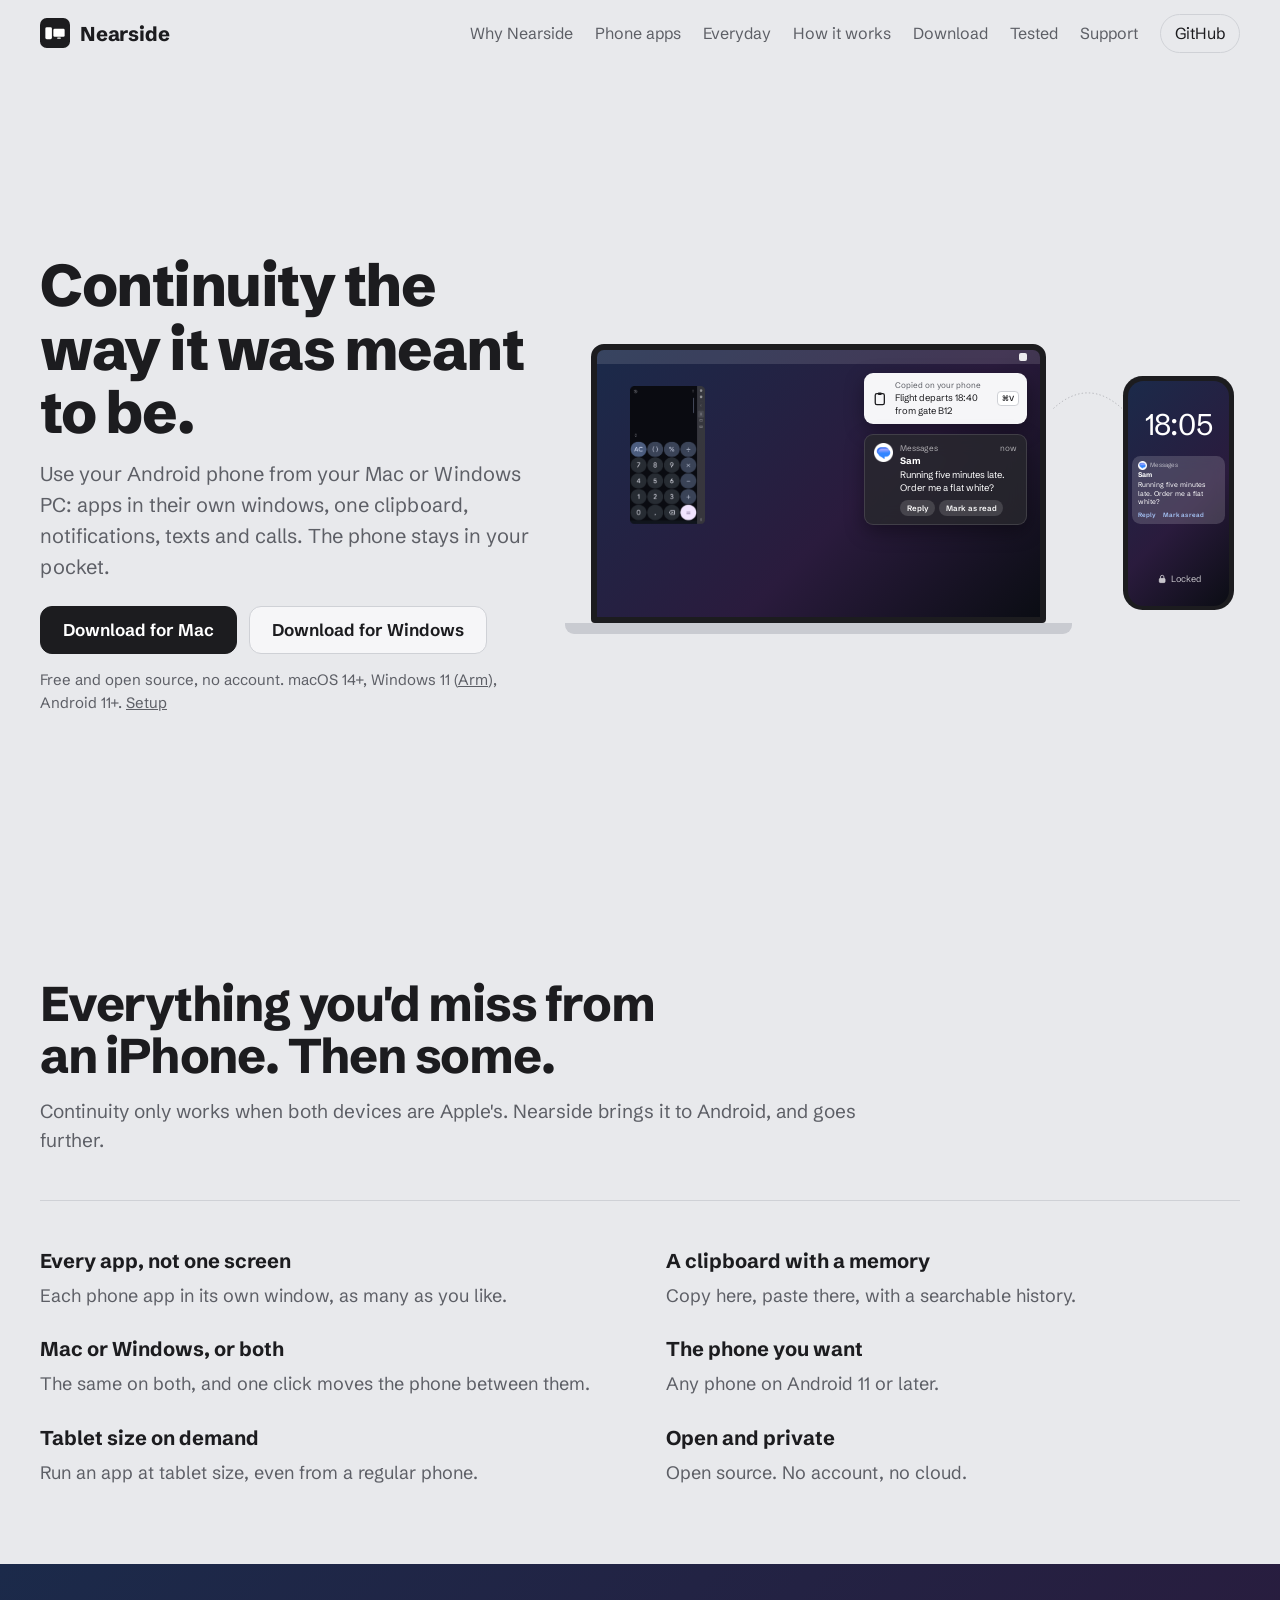
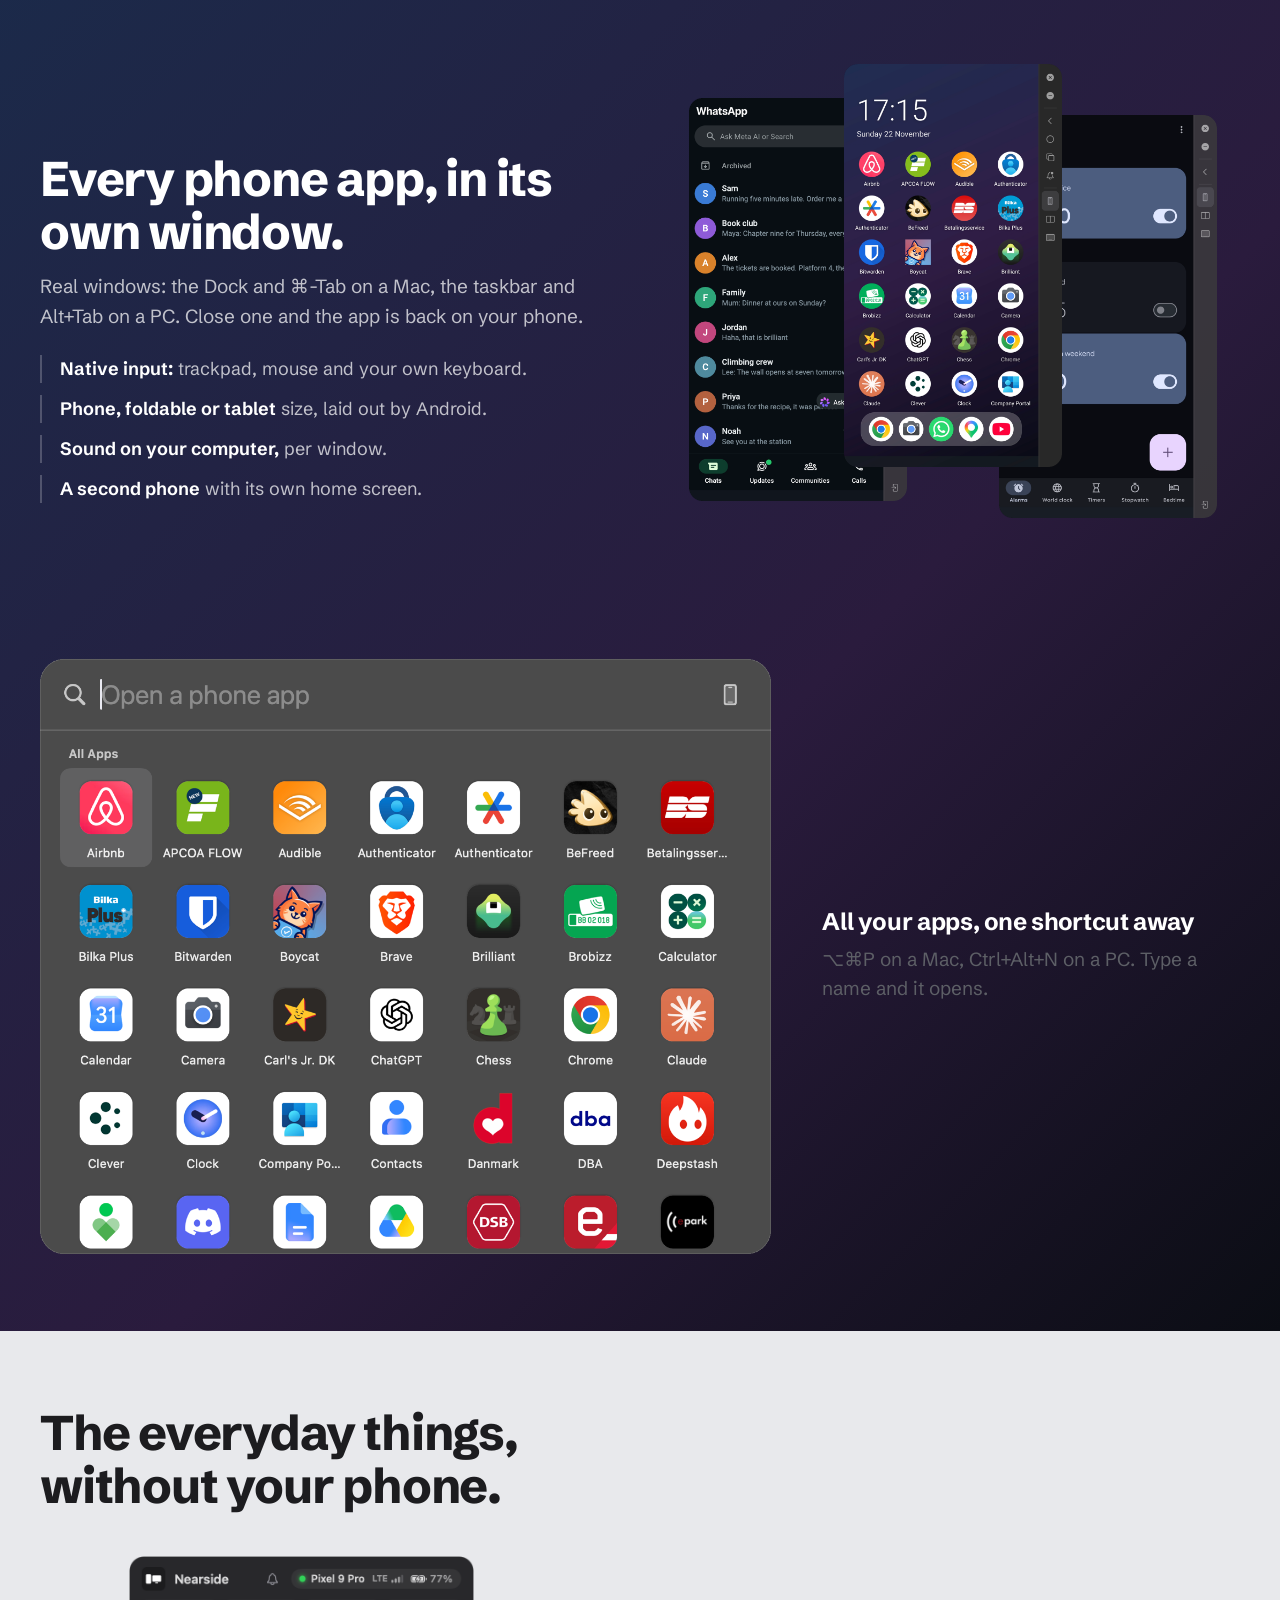
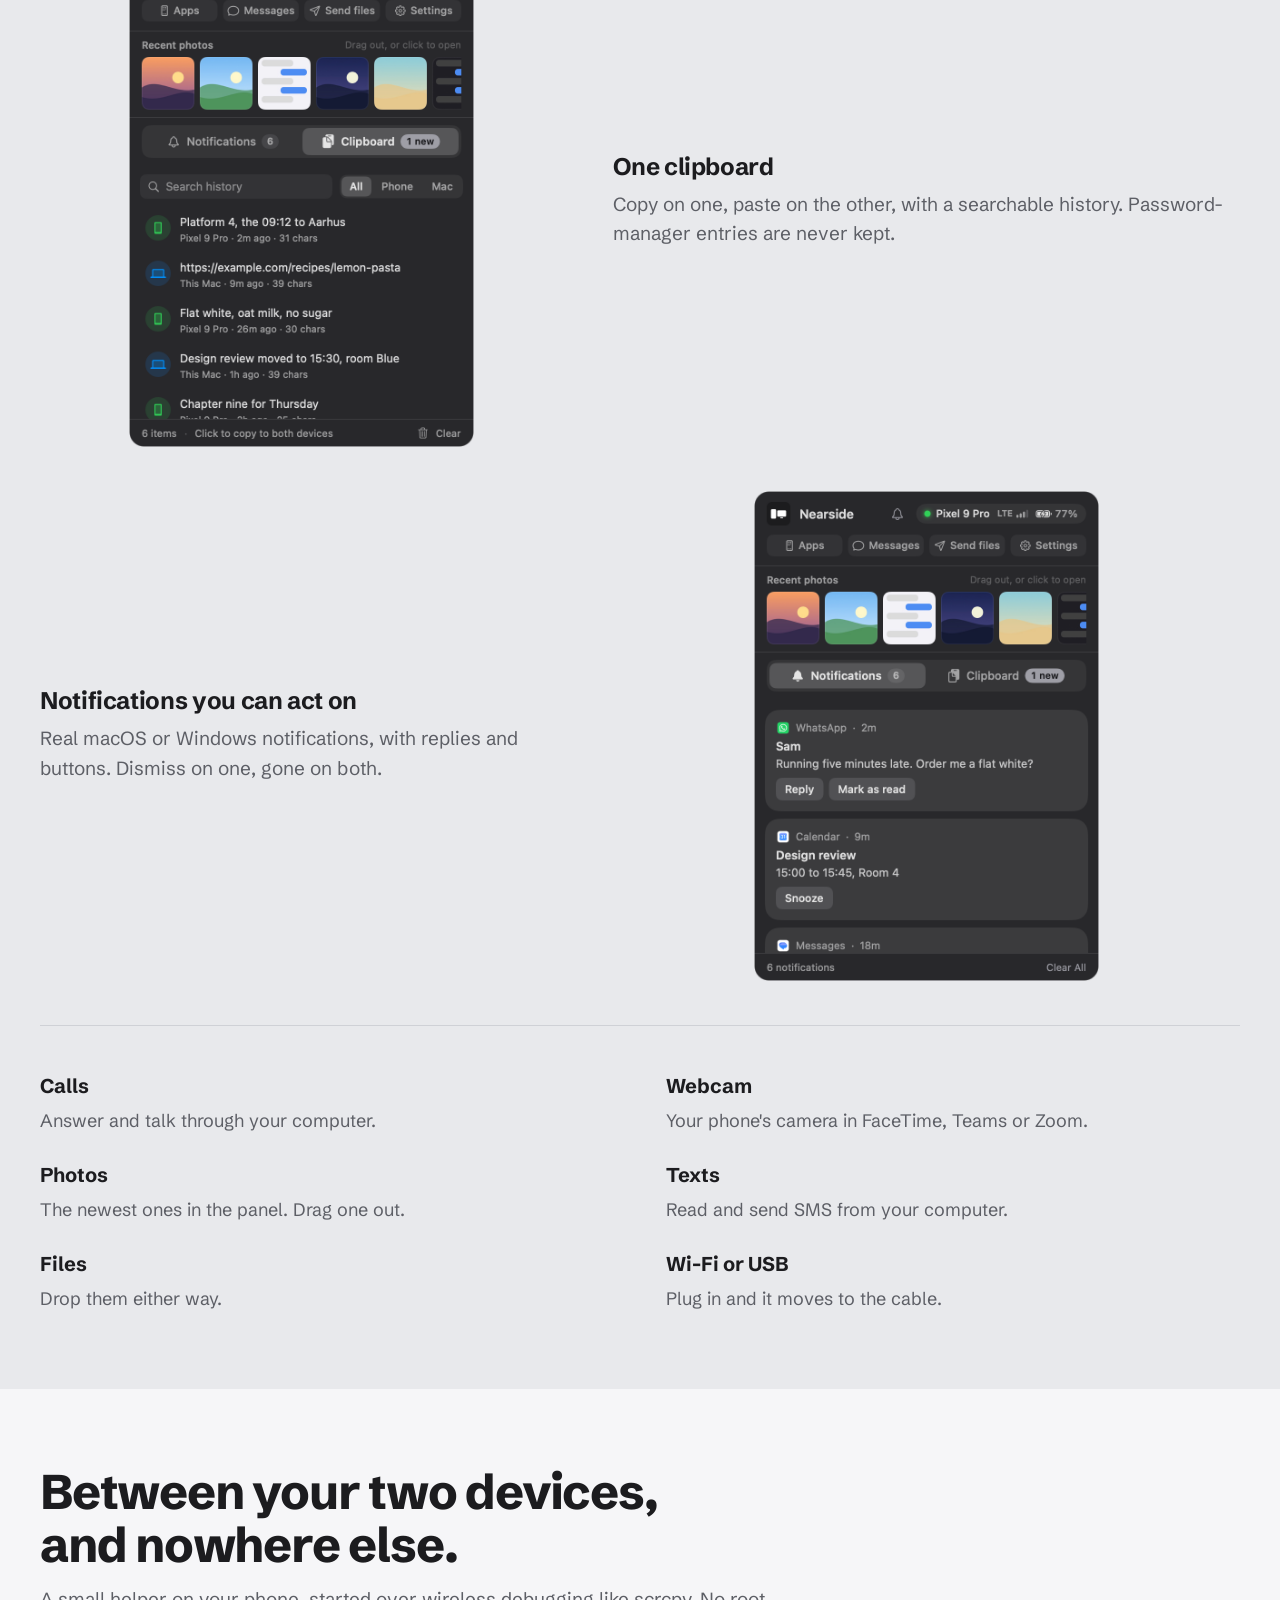
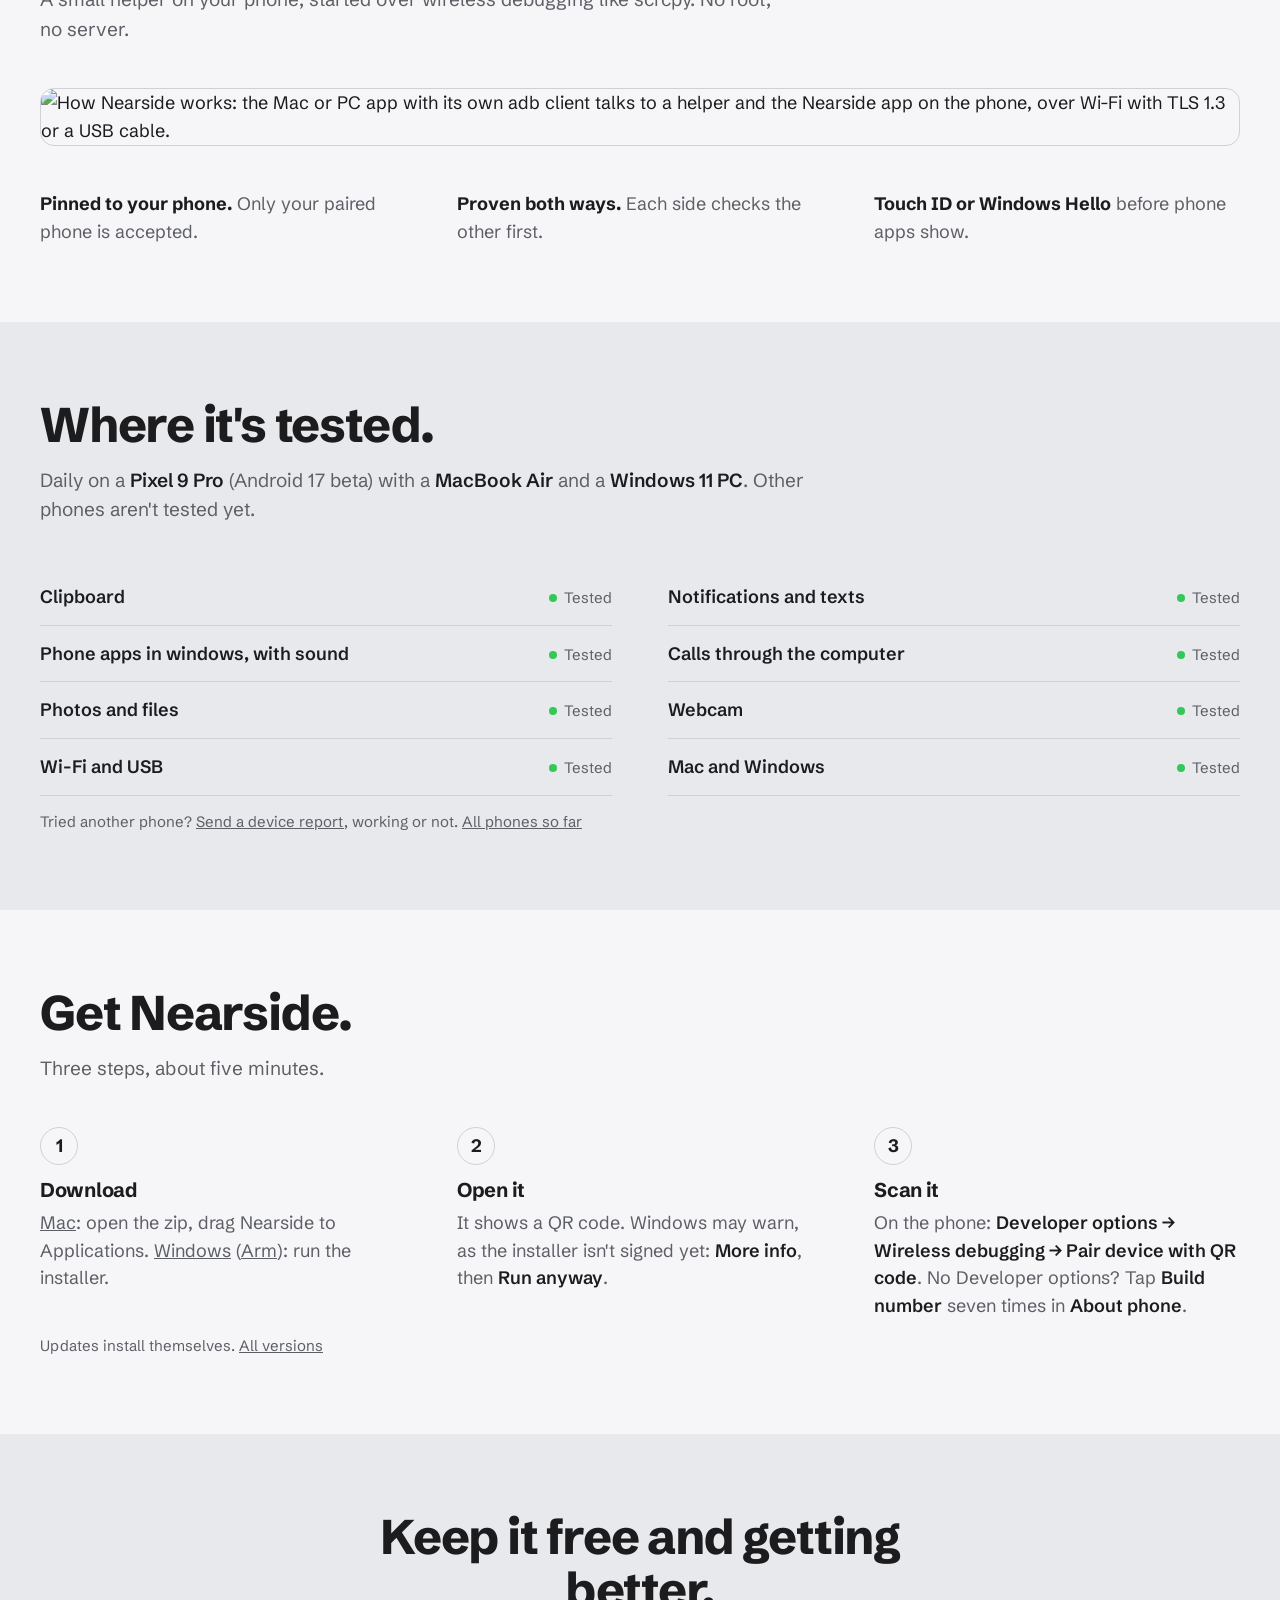
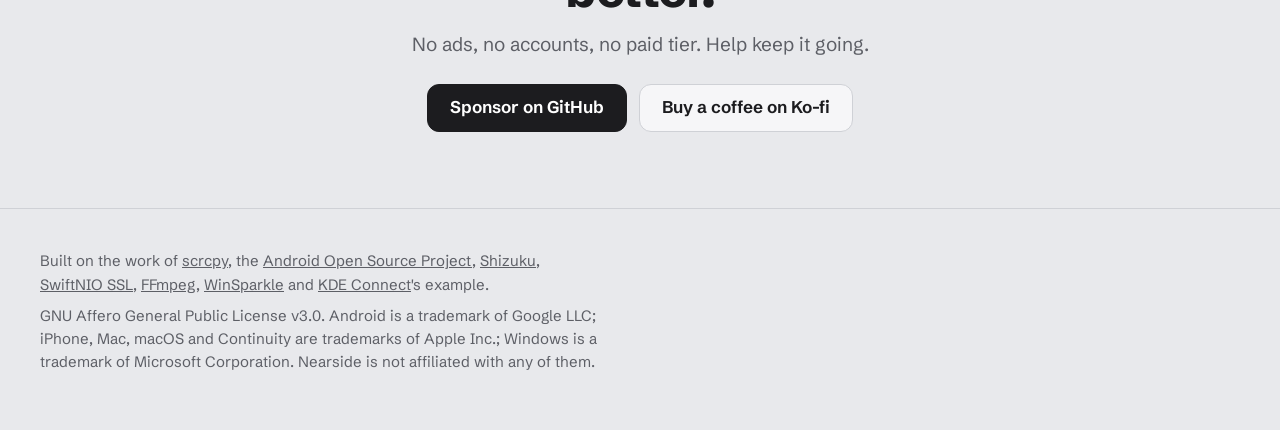
==== commit 4e6335a4: "README: the main picture is a MacBook in use; site: drop the tablet picture The README's main pictur" ====
--- a/site/index.html
+++ b/site/index.html
@@ -134,10 +134,6 @@
         <p>⌥⌘P on a Mac, Ctrl+Alt+N on a PC. Type a name and it opens.</p>
       </div>
     </div>
-    <figure class="wrap wide">
-      <img src="images/window-tablet.png" alt="Android Settings in a Mac window at tablet size, in its two-pane layout" loading="lazy">
-      <figcaption>Settings at tablet size, in a Mac window.</figcaption>
-    </figure>
   </section>
 
   <section id="everyday" class="everyday">
--- a/site/styles.css
+++ b/site/styles.css
@@ -2,6 +2,12 @@
    is the one colour, and it fills the space between the phone and the Mac. */
 
 :root {
+  /* Spacing, four steps used everywhere: between sections, between blocks in a section,
+     from a heading to its text, and between columns. */
+  --space-section: clamp(48px, 6vw, 80px);
+  --space-block: clamp(28px, 3.5vw, 44px);
+  --space-text: 14px;
+  --space-columns: clamp(24px, 4vw, 56px);
   --desk: #E8E9EC;
   --surface: #F6F6F8;
   --ink: #1C1C1F;
@@ -76,7 +82,7 @@
 @media (max-width: 760px) { .top nav a:not(.pill) { display: none; } }
 
 /* Buttons */
-.actions { display: flex; flex-wrap: wrap; gap: 12px; margin-top: 28px; }
+.actions { display: flex; flex-wrap: wrap; gap: 12px; margin-top: 24px; }
 .button {
   display: inline-flex; align-items: center; min-height: 48px; padding: 0 22px;
   border-radius: 12px; border: 1.5px solid var(--line); text-decoration: none;
@@ -87,17 +93,21 @@
 @media (prefers-color-scheme: dark) {
   .button.primary { background: #F2F2F4; color: #141417; border-color: #F2F2F4; }
 }
-.fine { margin-top: 16px; font-size: 15px; color: var(--soft); }
+.fine { margin-top: var(--space-text); font-size: 15px; color: var(--soft); }
 
 /* Hero */
+/* The first screen, exactly: the top bar (about 66 px) plus the hero fill it, its content centred
+   in the space, and the next section starts below the fold. */
 .hero {
   width: min(1200px, 100% - 32px); margin: 0 auto;
-  padding: clamp(40px, 7vw, 96px) 0 clamp(48px, 7vw, 100px);
-  display: grid; grid-template-columns: minmax(0, 10fr) minmax(0, 13fr); gap: clamp(28px, 3.5vw, 56px); align-items: center;
-}
-.lede { margin-top: 22px; font-size: 20px; color: var(--soft); max-width: 46ch; }
+  min-height: calc(100vh - 66px); min-height: calc(100svh - 66px);
+  padding: var(--space-block) 0;
+  display: grid; grid-template-columns: minmax(0, 10fr) minmax(0, 13fr); gap: var(--space-columns);
+  align-items: center; align-content: center;
+}
+.lede { margin-top: var(--space-text); font-size: 20px; color: var(--soft); max-width: 46ch; }
 @media (max-width: 960px) {
-  .hero { grid-template-columns: 1fr; gap: 0; padding-top: 28px; }
+  .hero { grid-template-columns: 1fr; gap: 0; padding-top: 24px; }
   /* On a phone: the headline, then the animation, then the words and the download buttons. */
   .hero-text { display: contents; }
   .hero h1 { order: 1; }
@@ -208,13 +218,13 @@
 @keyframes open-app { from { opacity: 0; transform: scale(.25); } to { opacity: 1; transform: none; } }
 
 /* Phone apps: the dusk band */
-.dusk { background: var(--dusk); color: var(--on-dusk); padding: clamp(64px, 9vw, 128px) 0; }
+.dusk { background: var(--dusk); color: var(--on-dusk); padding: var(--space-section) 0; }
 .dusk p, .dusk li { color: var(--on-dusk-soft); }
 .dusk b { color: var(--on-dusk); font-weight: 650; }
-.split { display: grid; grid-template-columns: minmax(0, 1fr) minmax(0, 1fr); gap: clamp(32px, 5vw, 80px); align-items: center; }
+.split { display: grid; grid-template-columns: minmax(0, 1fr) minmax(0, 1fr); gap: var(--space-columns); align-items: center; }
 @media (max-width: 900px) { .split { grid-template-columns: 1fr; } }
-.copy > p { margin-top: 20px; font-size: 19px; }
-.facts { list-style: none; padding: 0; margin: 28px 0 0; display: grid; gap: 14px; }
+.copy > p { margin-top: var(--space-text); font-size: 19px; }
+.facts { list-style: none; padding: 0; margin: 24px 0 0; display: grid; gap: 12px; }
 .facts li { padding-left: 18px; border-left: 2px solid rgba(255, 255, 255, .22); }
 
 .windows { position: relative; aspect-ratio: 1 / 1; }
@@ -224,32 +234,28 @@
 .w2 { left: 31%; top: 4%; z-index: 2; }
 .w3 { left: 58%; top: 13%; z-index: 1; }
 
-.wide { margin-top: clamp(56px, 8vw, 110px); }
-.wide img { width: 100%; }
-figcaption { margin-top: 12px; font-size: 15px; color: var(--on-dusk-soft); text-align: center; }
 
 /* Everyday */
-.why, .everyday, .how, .download, .tested, .support { padding: clamp(64px, 9vw, 128px) 0; }
-.pair { display: grid; grid-template-columns: minmax(0, 5fr) minmax(0, 6fr); gap: clamp(28px, 5vw, 80px); align-items: center; margin-top: 56px; }
+.why, .everyday, .how, .download, .tested, .support { padding: var(--space-section) 0; }
+.pair { display: grid; grid-template-columns: minmax(0, 5fr) minmax(0, 6fr); gap: var(--space-columns); align-items: center; margin-top: var(--space-block); }
 .pair img { width: min(100%, 345px); max-height: 78vh; object-fit: contain; justify-self: center; }
-.pair p { margin-top: 12px; color: var(--soft); font-size: 19px; }
+.pair p { margin-top: 10px; color: var(--soft); font-size: 19px; }
 .pair.flip > img { order: 2; }
 .pair.launcher { grid-template-columns: minmax(0, 7fr) minmax(0, 4fr); }
 .pair.launcher img { width: 100%; }
 @media (max-width: 800px) { .pair, .pair.launcher { grid-template-columns: 1fr; } .pair.flip > img { order: 0; } }
 
 .why .intro { max-width: 68ch; }
-.why .more { margin-top: 48px; }
-.more { display: grid; grid-template-columns: repeat(2, minmax(0, 1fr)); gap: 32px 56px; margin: 72px 0 0; padding-top: 40px; border-top: 1.5px solid var(--line); }
+.more { display: grid; grid-template-columns: repeat(2, minmax(0, 1fr)); gap: 24px var(--space-columns); margin: var(--space-block) 0 0; padding-top: var(--space-block); border-top: 1.5px solid var(--line); }
 .more dt { font-weight: 700; font-size: 20px; }
 .more dd { margin: 6px 0 0; color: var(--soft); }
 @media (max-width: 700px) { .more { grid-template-columns: 1fr; } }
 
 /* How it works */
 .how { background: var(--surface); }
-.intro { margin-top: 18px; color: var(--soft); font-size: 19px; }
-.how picture img { margin-top: 40px; width: 100%; border-radius: var(--radius); border: 1.5px solid var(--line); }
-.promises { display: grid; grid-template-columns: repeat(3, minmax(0, 1fr)); gap: 32px; margin-top: 40px; }
+.intro { margin-top: var(--space-text); color: var(--soft); font-size: 19px; }
+.how picture img { margin-top: var(--space-block); width: 100%; border-radius: var(--radius); border: 1.5px solid var(--line); }
+.promises { display: grid; grid-template-columns: repeat(3, minmax(0, 1fr)); gap: 24px var(--space-columns); margin-top: var(--space-block); }
 .promises p { color: var(--soft); }
 .promises b { color: var(--ink); }
 @media (max-width: 800px) { .promises { grid-template-columns: 1fr; } }
@@ -257,7 +263,7 @@
 
 /* Get Nearside: three steps. */
 .download { background: var(--surface); }
-.steps { list-style: none; counter-reset: step; margin: 40px 0 0; padding: 0; display: grid; grid-template-columns: repeat(3, minmax(0, 1fr)); gap: 32px 48px; }
+.steps { list-style: none; counter-reset: step; margin: var(--space-block) 0 0; padding: 0; display: grid; grid-template-columns: repeat(3, minmax(0, 1fr)); gap: 24px var(--space-columns); }
 .steps li { counter-increment: step; }
 .steps li::before { content: counter(step); display: grid; place-items: center; width: 36px; height: 36px; border-radius: 50%; border: 1.5px solid var(--line); font-weight: 700; margin-bottom: 14px; }
 .steps h3 { font-size: 20px; }
@@ -268,7 +274,7 @@
 /* Support */
 .support { text-align: center; }
 .support h2, .support p { margin-inline: auto; }
-.support > .wrap > p:not(.fine) { margin-top: 18px; color: var(--soft); font-size: 19px; }
+.support > .wrap > p:not(.fine) { margin-top: var(--space-text); color: var(--soft); font-size: 19px; }
 .support .actions { justify-content: center; }
 
 /* Footer */
@@ -278,7 +284,7 @@
 /* Where it's tested: one row per feature, its status at the end of the line. */
 .tested .intro { max-width: 68ch; }
 .tested .intro b { color: var(--ink); font-weight: 600; }
-.matrix { list-style: none; margin: 40px 0 0; padding: 0; display: grid; grid-template-columns: repeat(2, minmax(0, 1fr)); column-gap: 56px; }
+.matrix { list-style: none; margin: var(--space-block) 0 0; padding: 0; display: grid; grid-template-columns: repeat(2, minmax(0, 1fr)); column-gap: 56px; }
 .matrix li { display: flex; flex-wrap: wrap; align-items: baseline; gap: 4px 12px; padding: 14px 0; border-bottom: 1px solid var(--line); }
 .matrix span { flex: 1 1 auto; font-weight: 600; }
 .matrix em { font-style: normal; font-size: 15px; color: var(--soft); white-space: nowrap; }
